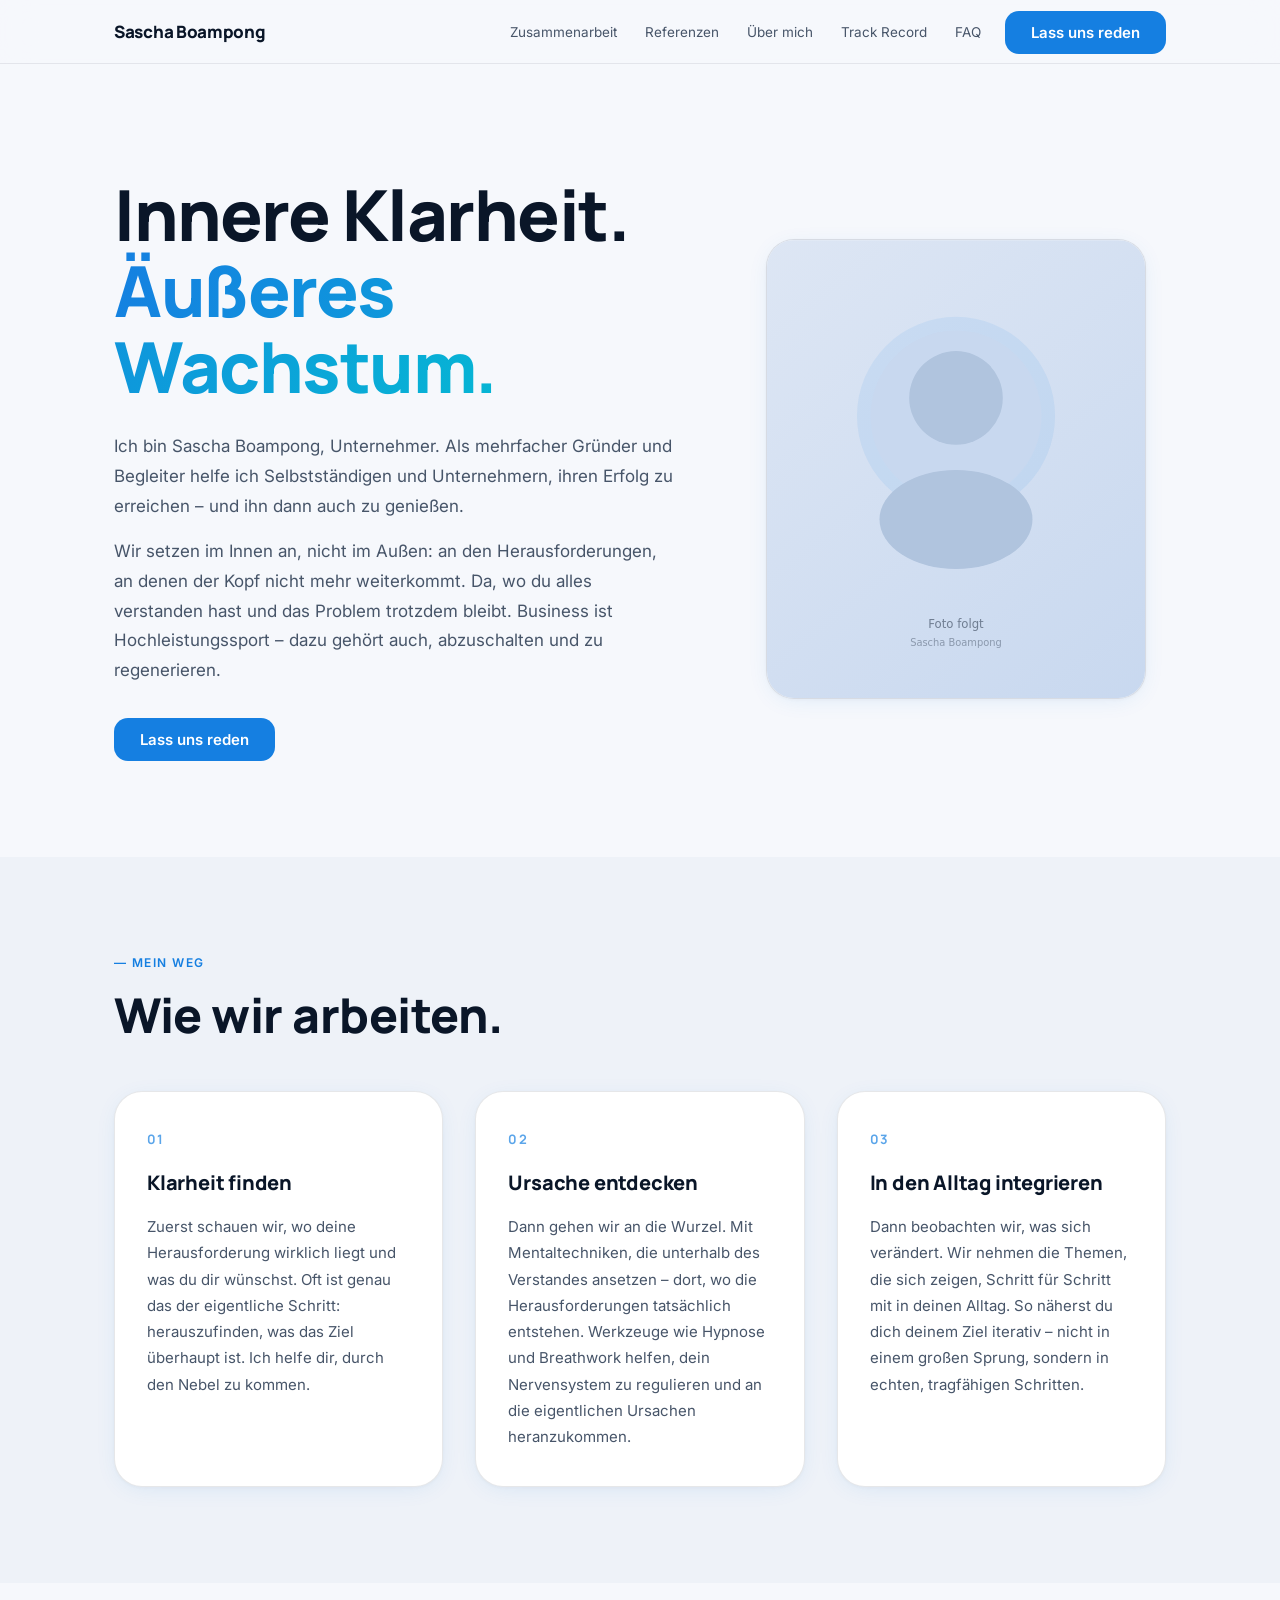
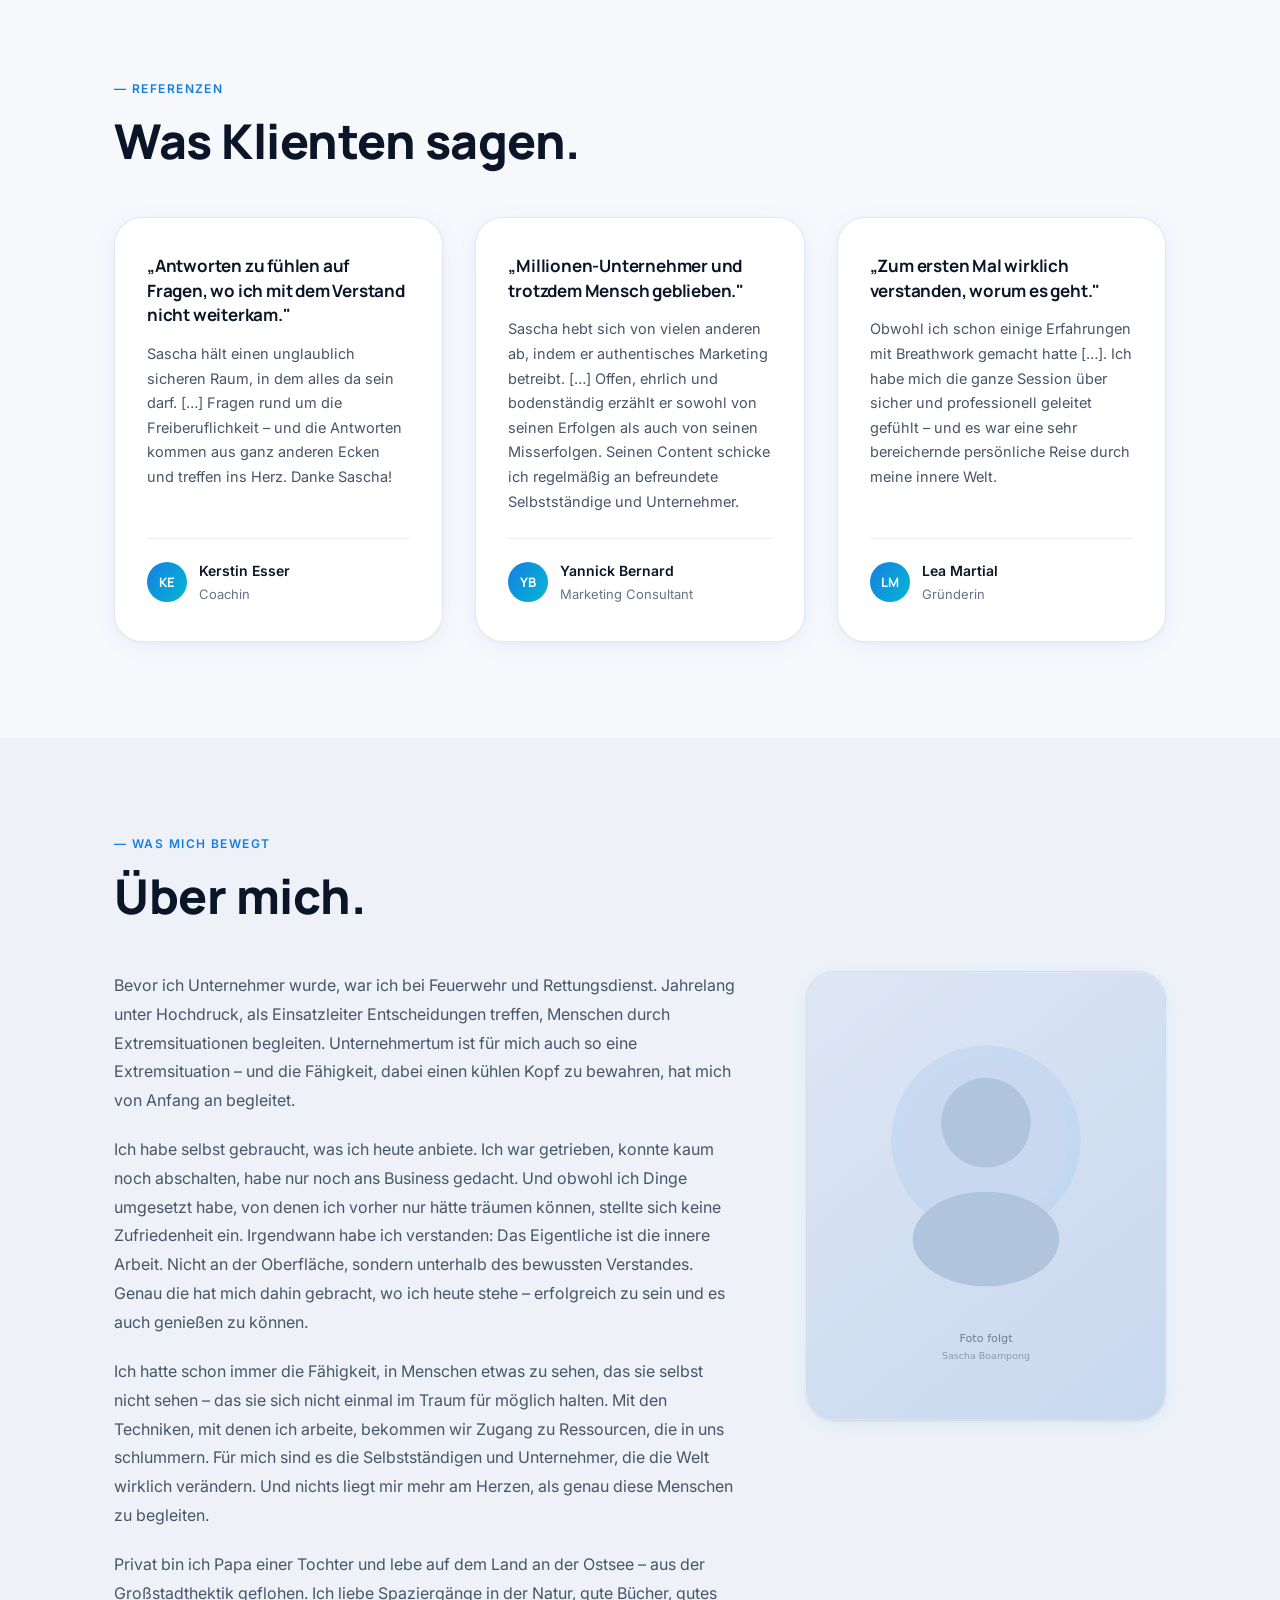
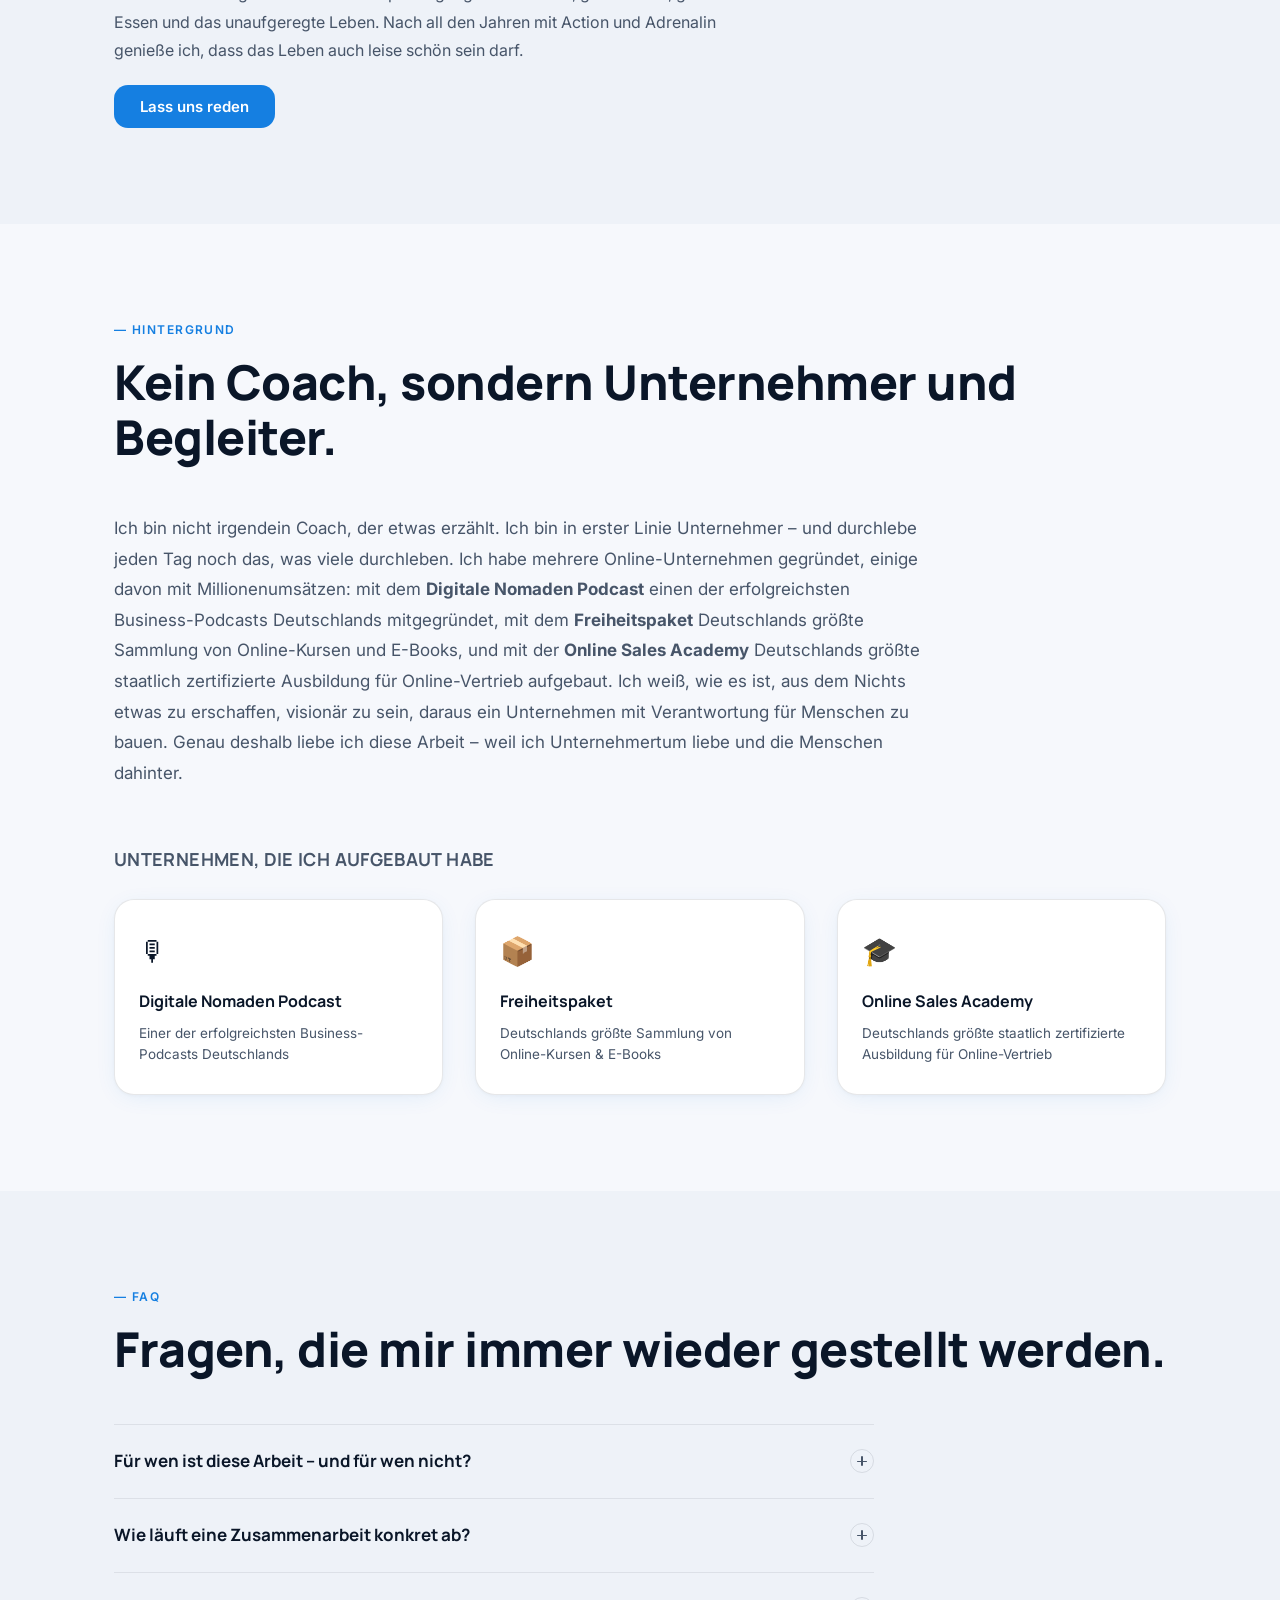
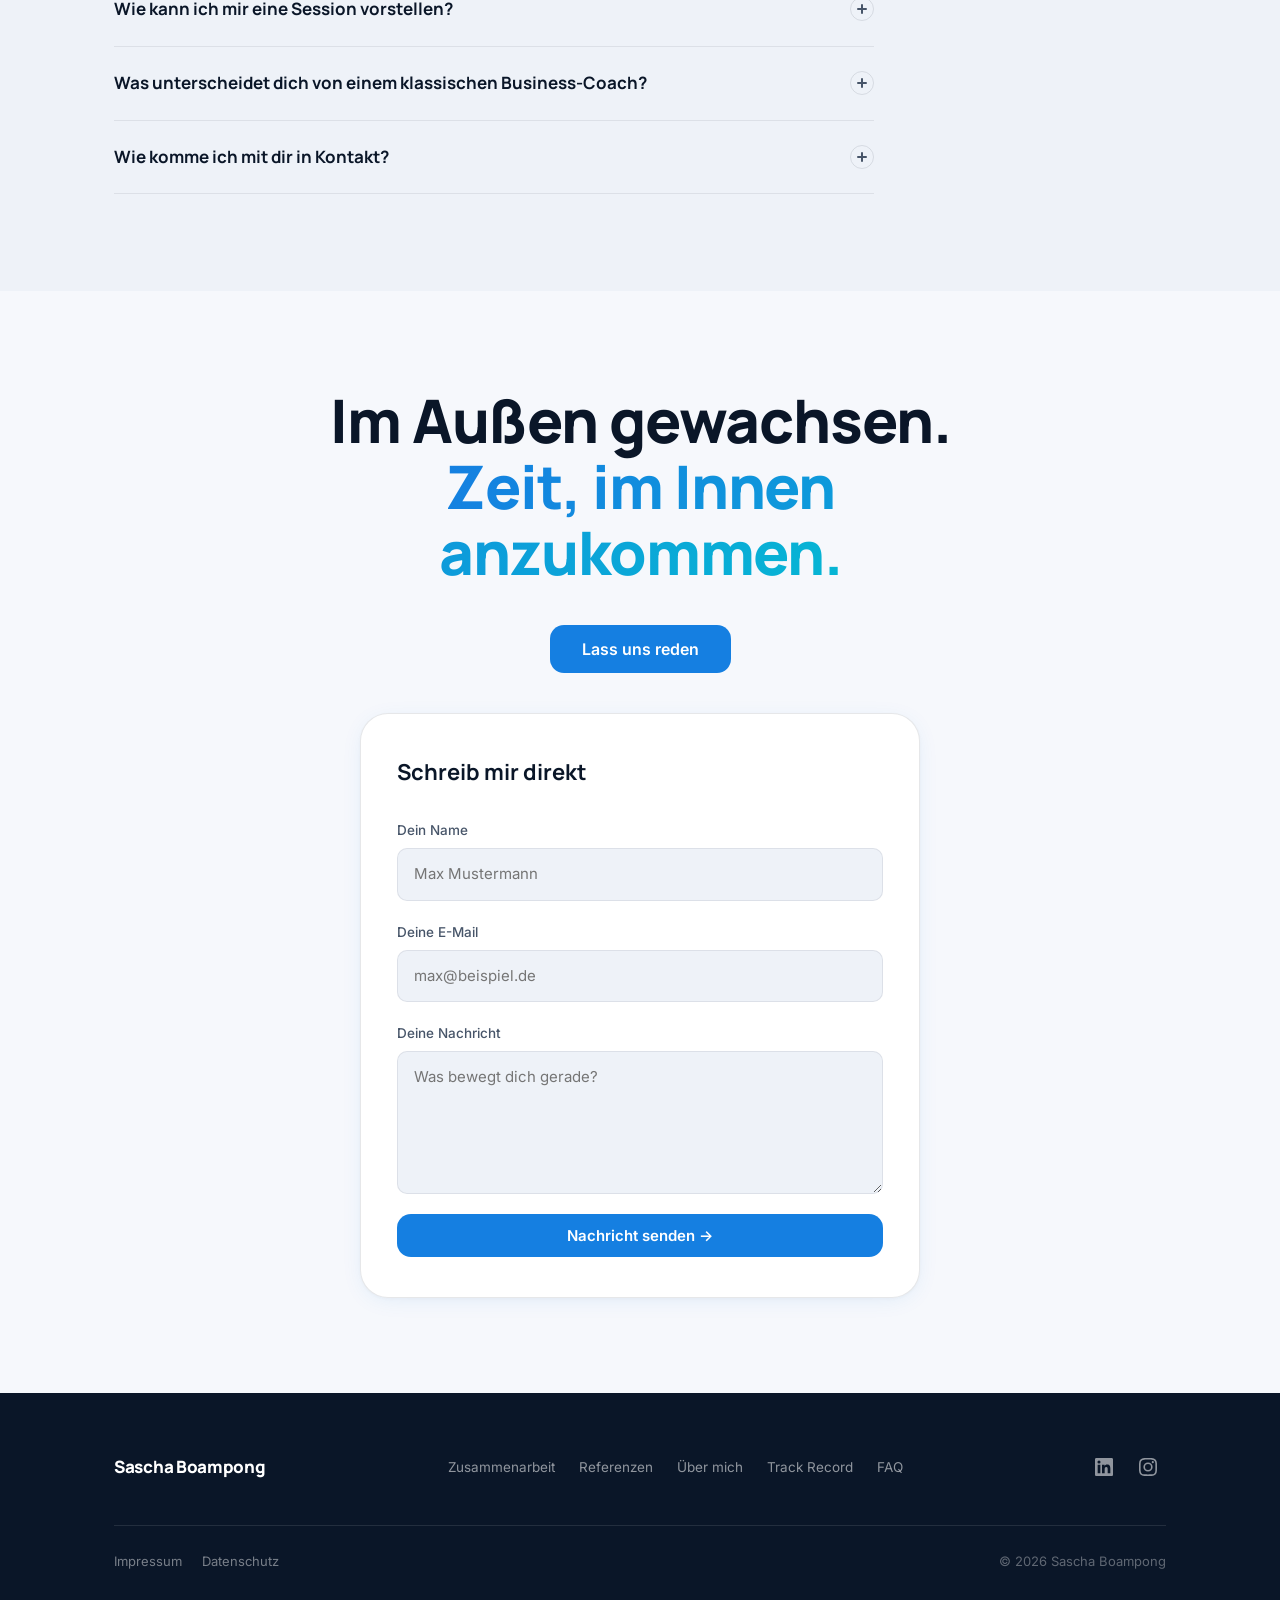
==== index.html @ 6a9893ac "Initial commit: saschaboampong.de Website" ====
<!DOCTYPE html>
<html lang="de" class="scroll-smooth">
<head>
  <meta charset="UTF-8" />
  <meta name="viewport" content="width=device-width, initial-scale=1.0" />
  <title>Sascha Boampong – Unternehmer und Begleiter</title>
  <meta name="description" content="Ich bin Sascha Boampong, Unternehmer. Als mehrfacher Gründer und Begleiter helfe ich Selbstständigen und Unternehmern, ihren Erfolg zu erreichen – und ihn dann auch zu genießen." />
  <link rel="preconnect" href="https://fonts.googleapis.com" />
  <link rel="preconnect" href="https://fonts.gstatic.com" crossorigin />
  <link href="https://fonts.googleapis.com/css2?family=Inter:wght@300;400;500;600&family=Manrope:wght@700;800&display=swap" rel="stylesheet" />
  <link rel="stylesheet" href="style.css" />
</head>
<body>

  <!-- ===== STICKY NAVIGATION ===== -->
  <header class="nav" id="top">
    <div class="nav__inner container">
      <a href="#top" class="nav__logo">Sascha Boampong</a>
      <nav class="nav__links" aria-label="Hauptnavigation">
        <a href="#mein-weg" class="nav__link">Zusammenarbeit</a>
        <a href="#referenzen" class="nav__link">Referenzen</a>
        <a href="#ueber-mich" class="nav__link">Über mich</a>
        <a href="#track-record" class="nav__link">Track Record</a>
        <a href="#faq" class="nav__link">FAQ</a>
        <a href="#kontakt" class="nav__link nav__link--cta btn btn--primary">Lass uns reden</a>
      </nav>
      <button class="nav__burger" aria-label="Menü öffnen" aria-expanded="false">
        <span></span><span></span><span></span>
      </button>
    </div>
    <!-- Mobile menu -->
    <div class="nav__mobile" id="mobile-menu" aria-hidden="true">
      <a href="#mein-weg" class="nav__mobile-link">Zusammenarbeit</a>
      <a href="#referenzen" class="nav__mobile-link">Referenzen</a>
      <a href="#ueber-mich" class="nav__mobile-link">Über mich</a>
      <a href="#track-record" class="nav__mobile-link">Track Record</a>
      <a href="#faq" class="nav__mobile-link">FAQ</a>
      <a href="#kontakt" class="nav__mobile-link nav__mobile-link--cta">Lass uns reden</a>
    </div>
  </header>

  <main>

    <!-- ===== 1 · HERO ===== -->
    <section class="hero section" id="hero">
      <div class="container hero__inner">
        <div class="hero__content">
          <h1 class="hero__headline reveal">
            Innere Klarheit.<br>
            <span class="text-gradient">Äußeres Wachstum.</span>
          </h1>
          <p class="hero__text reveal reveal-2">
            Ich bin Sascha Boampong, Unternehmer. Als mehrfacher Gründer und Begleiter helfe ich Selbstständigen und Unternehmern, ihren Erfolg zu erreichen – und ihn dann auch zu genießen.
          </p>
          <p class="hero__text reveal reveal-3">
            Wir setzen im Innen an, nicht im Außen: an den Herausforderungen, an denen der Kopf nicht mehr weiterkommt. Da, wo du alles verstanden hast und das Problem trotzdem bleibt. Business ist Hochleistungssport – dazu gehört auch, abzuschalten und zu regenerieren.
          </p>
          <div class="hero__actions reveal reveal-4">
            <a href="#kontakt" class="btn btn--primary">Lass uns reden</a>
          </div>
        </div>
        <div class="hero__photo-wrap reveal hero__photo-anim">
          <div class="hero__photo">
            <img
              src="assets/portrait-placeholder.svg"
              alt="Sascha Boampong – Portrait"
              class="hero__img"
              width="420"
              height="520"
            />
          </div>
        </div>
      </div>
    </section>

    <!-- ===== 2 · MEIN WEG (3 Spalten) ===== -->
    <section class="section section--alt" id="mein-weg">
      <div class="container">
        <div class="section-label reveal">— MEIN WEG</div>
        <h2 class="section-title reveal reveal-2">Wie wir arbeiten.</h2>
        <div class="three-col reveal reveal-3">
          <div class="card">
            <div class="card__number">01</div>
            <h3 class="card__title">Klarheit finden</h3>
            <p class="card__text">Zuerst schauen wir, wo deine Herausforderung wirklich liegt und was du dir wünschst. Oft ist genau das der eigentliche Schritt: herauszufinden, was das Ziel überhaupt ist. Ich helfe dir, durch den Nebel zu kommen.</p>
          </div>
          <div class="card">
            <div class="card__number">02</div>
            <h3 class="card__title">Ursache entdecken</h3>
            <p class="card__text">Dann gehen wir an die Wurzel. Mit Mentaltechniken, die unterhalb des Verstandes ansetzen – dort, wo die Herausforderungen tatsächlich entstehen. Werkzeuge wie Hypnose und Breathwork helfen, dein Nervensystem zu regulieren und an die eigentlichen Ursachen heranzukommen.</p>
          </div>
          <div class="card">
            <div class="card__number">03</div>
            <h3 class="card__title">In den Alltag integrieren</h3>
            <p class="card__text">Dann beobachten wir, was sich verändert. Wir nehmen die Themen, die sich zeigen, Schritt für Schritt mit in deinen Alltag. So näherst du dich deinem Ziel iterativ – nicht in einem großen Sprung, sondern in echten, tragfähigen Schritten.</p>
          </div>
        </div>
      </div>
    </section>

    <!-- ===== 3 · REFERENZEN ===== -->
    <section class="section" id="referenzen">
      <div class="container">
        <div class="section-label reveal">— REFERENZEN</div>
        <h2 class="section-title reveal reveal-2">Was Klienten sagen.</h2>
        <div class="testimonials reveal reveal-3">

          <div class="testimonial">
            <blockquote class="testimonial__quote">
              <p class="testimonial__highlight">„Antworten zu fühlen auf Fragen, wo ich mit dem Verstand nicht weiterkam."</p>
              <p class="testimonial__body">Sascha hält einen unglaublich sicheren Raum, in dem alles da sein darf. […] Fragen rund um die Freiberuflichkeit – und die Antworten kommen aus ganz anderen Ecken und treffen ins Herz. Danke Sascha!</p>
            </blockquote>
            <footer class="testimonial__footer">
              <div class="testimonial__avatar" aria-hidden="true">KE</div>
              <div>
                <div class="testimonial__name">Kerstin Esser</div>
                <div class="testimonial__role">Coachin</div>
              </div>
            </footer>
          </div>

          <div class="testimonial">
            <blockquote class="testimonial__quote">
              <p class="testimonial__highlight">„Millionen-Unternehmer und trotzdem Mensch geblieben."</p>
              <p class="testimonial__body">Sascha hebt sich von vielen anderen ab, indem er authentisches Marketing betreibt. […] Offen, ehrlich und bodenständig erzählt er sowohl von seinen Erfolgen als auch von seinen Misserfolgen. Seinen Content schicke ich regelmäßig an befreundete Selbstständige und Unternehmer.</p>
            </blockquote>
            <footer class="testimonial__footer">
              <div class="testimonial__avatar" aria-hidden="true">YB</div>
              <div>
                <div class="testimonial__name">Yannick Bernard</div>
                <div class="testimonial__role">Marketing Consultant</div>
              </div>
            </footer>
          </div>

          <div class="testimonial">
            <blockquote class="testimonial__quote">
              <p class="testimonial__highlight">„Zum ersten Mal wirklich verstanden, worum es geht."</p>
              <p class="testimonial__body">Obwohl ich schon einige Erfahrungen mit Breathwork gemacht hatte […]. Ich habe mich die ganze Session über sicher und professionell geleitet gefühlt – und es war eine sehr bereichernde persönliche Reise durch meine innere Welt.</p>
            </blockquote>
            <footer class="testimonial__footer">
              <div class="testimonial__avatar" aria-hidden="true">LM</div>
              <div>
                <div class="testimonial__name">Lea Martial</div>
                <div class="testimonial__role">Gründerin</div>
              </div>
            </footer>
          </div>

        </div>
      </div>
    </section>

    <!-- ===== 4 · WAS MICH BEWEGT (Über mich) ===== -->
    <section class="section section--alt" id="ueber-mich">
      <div class="container">
        <div class="section-label reveal">— WAS MICH BEWEGT</div>
        <h2 class="section-title reveal reveal-2">Über mich.</h2>
        <div class="about__grid">
          <div class="about__text">
            <p class="body-text reveal reveal-3">Bevor ich Unternehmer wurde, war ich bei Feuerwehr und Rettungsdienst. Jahrelang unter Hochdruck, als Einsatzleiter Entscheidungen treffen, Menschen durch Extremsituationen begleiten. Unternehmertum ist für mich auch so eine Extremsituation – und die Fähigkeit, dabei einen kühlen Kopf zu bewahren, hat mich von Anfang an begleitet.</p>
            <p class="body-text reveal reveal-3">Ich habe selbst gebraucht, was ich heute anbiete. Ich war getrieben, konnte kaum noch abschalten, habe nur noch ans Business gedacht. Und obwohl ich Dinge umgesetzt habe, von denen ich vorher nur hätte träumen können, stellte sich keine Zufriedenheit ein. Irgendwann habe ich verstanden: Das Eigentliche ist die innere Arbeit. Nicht an der Oberfläche, sondern unterhalb des bewussten Verstandes. Genau die hat mich dahin gebracht, wo ich heute stehe – erfolgreich zu sein und es auch genießen zu können.</p>
            <p class="body-text reveal reveal-3">Ich hatte schon immer die Fähigkeit, in Menschen etwas zu sehen, das sie selbst nicht sehen – das sie sich nicht einmal im Traum für möglich halten. Mit den Techniken, mit denen ich arbeite, bekommen wir Zugang zu Ressourcen, die in uns schlummern. Für mich sind es die Selbstständigen und Unternehmer, die die Welt wirklich verändern. Und nichts liegt mir mehr am Herzen, als genau diese Menschen zu begleiten.</p>
            <p class="body-text reveal reveal-3">Privat bin ich Papa einer Tochter und lebe auf dem Land an der Ostsee – aus der Großstadthektik geflohen. Ich liebe Spaziergänge in der Natur, gute Bücher, gutes Essen und das unaufgeregte Leben. Nach all den Jahren mit Action und Adrenalin genieße ich, dass das Leben auch leise schön sein darf.</p>
            <div class="reveal reveal-4">
              <a href="#kontakt" class="btn btn--primary">Lass uns reden</a>
            </div>
          </div>
          <div class="about__photo-wrap reveal">
            <div class="about__photo">
              <img
                src="assets/portrait-placeholder.svg"
                alt="Sascha Boampong"
                class="about__img"
                width="380"
                height="460"
              />
            </div>
          </div>
        </div>
      </div>
    </section>

    <!-- ===== 5 · KEIN COACH, SONDERN UNTERNEHMER (Track Record) ===== -->
    <section class="section" id="track-record">
      <div class="container">
        <div class="section-label reveal">— HINTERGRUND</div>
        <h2 class="section-title reveal reveal-2">Kein Coach, sondern Unternehmer und Begleiter.</h2>
        <div class="track-record reveal reveal-3">
          <p class="body-text body-text--large">Ich bin nicht irgendein Coach, der etwas erzählt. Ich bin in erster Linie Unternehmer – und durchlebe jeden Tag noch das, was viele durchleben. Ich habe mehrere Online-Unternehmen gegründet, einige davon mit Millionenumsätzen: mit dem <strong>Digitale Nomaden Podcast</strong> einen der erfolgreichsten Business-Podcasts Deutschlands mitgegründet, mit dem <strong>Freiheitspaket</strong> Deutschlands größte Sammlung von Online-Kursen und E-Books, und mit der <strong>Online Sales Academy</strong> Deutschlands größte staatlich zertifizierte Ausbildung für Online-Vertrieb aufgebaut. Ich weiß, wie es ist, aus dem Nichts etwas zu erschaffen, visionär zu sein, daraus ein Unternehmen mit Verantwortung für Menschen zu bauen. Genau deshalb liebe ich diese Arbeit – weil ich Unternehmertum liebe und die Menschen dahinter.</p>
        </div>
        <h3 class="milestones-title reveal reveal-3">Unternehmen, die ich aufgebaut habe</h3>
        <div class="milestones reveal reveal-4">
          <div class="milestone">
            <div class="milestone__icon">🎙</div>
            <div class="milestone__label">Digitale Nomaden Podcast</div>
            <div class="milestone__desc">Einer der erfolgreichsten Business-Podcasts Deutschlands</div>
          </div>
          <div class="milestone">
            <div class="milestone__icon">📦</div>
            <div class="milestone__label">Freiheitspaket</div>
            <div class="milestone__desc">Deutschlands größte Sammlung von Online-Kursen &amp; E-Books</div>
          </div>
          <div class="milestone">
            <div class="milestone__icon">🎓</div>
            <div class="milestone__label">Online Sales Academy</div>
            <div class="milestone__desc">Deutschlands größte staatlich zertifizierte Ausbildung für Online-Vertrieb</div>
          </div>
        </div>
      </div>
    </section>

    <!-- ===== 6 · FAQ ===== -->
    <section class="section section--alt" id="faq">
      <div class="container">
        <div class="section-label reveal">— FAQ</div>
        <h2 class="section-title reveal reveal-2">Fragen, die mir immer wieder gestellt werden.</h2>
        <div class="faq reveal reveal-3">

          <details class="faq__item">
            <summary class="faq__question">
              Für wen ist diese Arbeit – und für wen nicht?
              <span class="faq__icon" aria-hidden="true"></span>
            </summary>
            <div class="faq__answer">
              <p>Für Selbstständige und Unternehmer:innen, die weiter wachsen wollen – aber nicht länger auf Kosten von Gesundheit und Leben. Menschen, die getrieben sind, kaum noch abschalten können und sich fragen: „Ich habe so viel erreicht – warum kann ich es nicht genießen?" Oder die ein Problem im Außen schon verstanden haben und mit dem Verstand trotzdem nicht weiterkommen.</p>
              <p>Worum es nicht geht: einfach den Fuß vom Gas zu nehmen. Es geht nicht ums Weniger, sondern darum, erfolgreich zu wachsen und dabei wieder bei sich anzukommen.</p>
            </div>
          </details>

          <details class="faq__item">
            <summary class="faq__question">
              Wie läuft eine Zusammenarbeit konkret ab?
              <span class="faq__icon" aria-hidden="true"></span>
            </summary>
            <div class="faq__answer">
              <p>Du meldest dich über das Kontaktformular, und wir vereinbaren ein Kennenlernen – per Telefon oder Zoom, ganz wie es dir passt. Wir schauen gemeinsam auf dein Ziel und deine Herausforderungen und finden heraus, ob und wie wir zusammenarbeiten wollen. Danach geht es los. Die eigentliche Arbeit findet online statt.</p>
            </div>
          </details>

          <details class="faq__item">
            <summary class="faq__question">
              Wie kann ich mir eine Session vorstellen?
              <span class="faq__icon" aria-hidden="true"></span>
            </summary>
            <div class="faq__answer">
              <p>Eine Standard-Session gibt es nicht. Wir schauen zuerst, mit welchem Thema du gerade hereinkommst, und dann wähle ich die Technik, die dazu passt – nicht umgekehrt. Du musst nicht zu meinen Methoden passen, die Methode passt sich dir an. Oft arbeiten wir dabei unterhalb des Verstandes: nicht nur reden, sondern dort ansetzen, wo das Problem wirklich sitzt, die Ursache lösen und das Ergebnis in deinen Alltag integrieren. Im Mittelpunkt steht immer dein Ziel – kein Schema F, in das ich dich presse.</p>
            </div>
          </details>

          <details class="faq__item">
            <summary class="faq__question">
              Was unterscheidet dich von einem klassischen Business-Coach?
              <span class="faq__icon" aria-hidden="true"></span>
            </summary>
            <div class="faq__answer">
              <p>Ehrlich gesagt tue ich mich mit dem Wort „Coach" schwer – zu viele Instagram-Marketing-Bros haben es in Verruf gebracht. Ich bin in erster Linie selbst Unternehmer und begleite Selbstständige und Unternehmer:innen auf dem Weg in ihr Innenleben. Das ist wohl der Hauptunterschied. Ich lehne Geld, Erfolg und Wachstum nicht ab – im Gegenteil, ich habe selbst weiterhin unternehmerischen Drive. Ich verbinde die unternehmerische Arbeit mit der inneren. Es geht nicht darum, deinen Funnel zu ändern, sondern an die Wurzel zu gehen und dort nachhaltige Veränderung zu schaffen.</p>
            </div>
          </details>

          <details class="faq__item">
            <summary class="faq__question">
              Wie komme ich mit dir in Kontakt?
              <span class="faq__icon" aria-hidden="true"></span>
            </summary>
            <div class="faq__answer">
              <p>Am einfachsten über das Kontaktformular. Dann melde ich mich persönlich, und wir lernen uns ganz unverbindlich kennen. Du sprichst nicht mit einem Team oder einem Setter, sondern direkt mit mir – ein echtes Gespräch über das, was dich gerade bewegt, kein Verkaufstermin.</p>
            </div>
          </details>

        </div>
      </div>
    </section>

    <!-- ===== 7 · ABSCHLUSS-CTA ===== -->
    <section class="section cta-section" id="kontakt">
      <div class="container cta-section__inner">
        <h2 class="cta-section__headline reveal">
          Im Außen gewachsen.<br>
          <span class="text-gradient">Zeit, im Innen anzukommen.</span>
        </h2>
        <div class="reveal reveal-2">
          <a href="mailto:hallo@saschaboampong.de" class="btn btn--primary btn--large">Lass uns reden</a>
        </div>
        <!-- Kontaktformular -->
        <div class="contact-form reveal reveal-3" id="kontaktformular">
          <h3 class="contact-form__title">Schreib mir direkt</h3>
          <form class="form" name="kontakt" method="POST" action="#kontakt">
            <div class="form__group">
              <label class="form__label" for="name">Dein Name</label>
              <input class="form__input" type="text" id="name" name="name" placeholder="Max Mustermann" required />
            </div>
            <div class="form__group">
              <label class="form__label" for="email">Deine E-Mail</label>
              <input class="form__input" type="email" id="email" name="email" placeholder="max@beispiel.de" required />
            </div>
            <div class="form__group">
              <label class="form__label" for="nachricht">Deine Nachricht</label>
              <textarea class="form__textarea" id="nachricht" name="nachricht" rows="5" placeholder="Was bewegt dich gerade?" required></textarea>
            </div>
            <button type="submit" class="btn btn--primary btn--full">Nachricht senden →</button>
          </form>
        </div>
      </div>
    </section>

  </main>

  <!-- ===== FOOTER ===== -->
  <footer class="footer">
    <div class="container footer__inner">
      <div class="footer__top">
        <a href="#top" class="footer__logo">Sascha Boampong</a>
        <nav class="footer__nav" aria-label="Footer-Navigation">
          <a href="#mein-weg" class="footer__link">Zusammenarbeit</a>
          <a href="#referenzen" class="footer__link">Referenzen</a>
          <a href="#ueber-mich" class="footer__link">Über mich</a>
          <a href="#track-record" class="footer__link">Track Record</a>
          <a href="#faq" class="footer__link">FAQ</a>
        </nav>
        <div class="footer__social">
          <!-- LinkedIn Placeholder -->
          <a href="#" class="footer__social-link" aria-label="LinkedIn" title="LinkedIn">
            <svg width="18" height="18" viewBox="0 0 24 24" fill="currentColor" aria-hidden="true"><path d="M20.447 20.452h-3.554v-5.569c0-1.328-.027-3.037-1.852-3.037-1.853 0-2.136 1.445-2.136 2.939v5.667H9.351V9h3.414v1.561h.046c.477-.9 1.637-1.85 3.37-1.85 3.601 0 4.267 2.37 4.267 5.455v6.286zM5.337 7.433a2.062 2.062 0 0 1-2.063-2.065 2.064 2.064 0 1 1 2.063 2.065zm1.782 13.019H3.555V9h3.564v11.452zM22.225 0H1.771C.792 0 0 .774 0 1.729v20.542C0 23.227.792 24 1.771 24h20.451C23.2 24 24 23.227 24 22.271V1.729C24 .774 23.2 0 22.222 0h.003z"/></svg>
          </a>
          <!-- Instagram Placeholder -->
          <a href="#" class="footer__social-link" aria-label="Instagram" title="Instagram">
            <svg width="18" height="18" viewBox="0 0 24 24" fill="currentColor" aria-hidden="true"><path d="M12 2.163c3.204 0 3.584.012 4.85.07 3.252.148 4.771 1.691 4.919 4.919.058 1.265.069 1.645.069 4.849 0 3.205-.012 3.584-.069 4.849-.149 3.225-1.664 4.771-4.919 4.919-1.266.058-1.644.07-4.85.07-3.204 0-3.584-.012-4.849-.07-3.26-.149-4.771-1.699-4.919-4.92-.058-1.265-.07-1.644-.07-4.849 0-3.204.013-3.583.07-4.849.149-3.227 1.664-4.771 4.919-4.919 1.266-.057 1.645-.069 4.849-.069zm0-2.163c-3.259 0-3.667.014-4.947.072-4.358.2-6.78 2.618-6.98 6.98-.059 1.281-.073 1.689-.073 4.948 0 3.259.014 3.668.072 4.948.2 4.358 2.618 6.78 6.98 6.98 1.281.058 1.689.072 4.948.072 3.259 0 3.668-.014 4.948-.072 4.354-.2 6.782-2.618 6.979-6.98.059-1.28.073-1.689.073-4.948 0-3.259-.014-3.667-.072-4.947-.196-4.354-2.617-6.78-6.979-6.98-1.281-.059-1.69-.073-4.949-.073zm0 5.838a6.162 6.162 0 1 0 0 12.324 6.162 6.162 0 0 0 0-12.324zM12 16a4 4 0 1 1 0-8 4 4 0 0 1 0 8zm6.406-11.845a1.44 1.44 0 1 0 0 2.881 1.44 1.44 0 0 0 0-2.881z"/></svg>
          </a>
        </div>
      </div>
      <div class="footer__bottom">
        <div class="footer__legal">
          <a href="impressum.html" class="footer__legal-link">Impressum</a>
          <a href="datenschutz.html" class="footer__legal-link">Datenschutz</a>
        </div>
        <p class="footer__copy">© 2026 Sascha Boampong</p>
      </div>
    </div>
  </footer>

  <script src="script.js"></script>
</body>
</html>
---- style.css ----
/* ============================================================
   SASCHA BOAMPONG – One-Pager
   Design: jonaskeil.com (1:1 Replikation)
   Struktur: klaushaasis.de
   ============================================================ */

/* ---- Reset & Base ---- */
*, *::before, *::after {
  box-sizing: border-box;
  margin: 0;
  padding: 0;
}

html {
  scroll-behavior: smooth;
  font-size: 16px;
}

/* ---- Design Tokens (jonaskeil.com) ---- */
:root {
  /* Colors – Light Mode */
  --bg:          #f6f8fc;
  --bg-alt:      #eef2f8;
  --surface:     #ffffff;
  --border:      rgba(15, 23, 42, 0.08);
  --border-card: rgba(15, 23, 42, 0.10);

  --text-primary:   #0a1628;
  --text-secondary: #475569;
  --text-muted:     #64748b;

  --accent:         #157fe1;        /* rgb(21, 127, 225) */
  --accent-dark:    #0d5fa9;
  --accent-2:       #06b6d4;        /* rgb(6, 182, 212) */
  --gradient:       linear-gradient(120deg, #157fe1 0%, #06b6d4 100%);

  /* Typography */
  --font-body:    'Inter', system-ui, -apple-system, BlinkMacSystemFont, sans-serif;
  --font-heading: 'Manrope', 'Inter', system-ui, sans-serif;

  /* Spacing */
  --section-py:  96px;
  --container:   1100px;
  --gap:         32px;

  /* Radius */
  --radius-sm:   10px;
  --radius-md:   14px;
  --radius-lg:   20px;
  --radius-xl:   28px;

  /* Shadows */
  --shadow-card:    0 4px 24px -6px rgba(21, 127, 225, 0.12), 0 1px 4px rgba(0,0,0,0.04);
  --shadow-card-hover: 0 24px 60px -12px rgba(21, 127, 225, 0.28), 0 4px 16px rgba(0,0,0,0.06);
  --shadow-btn:     0 12px 24px -10px rgba(0, 40, 100, 0.45);

  /* Nav */
  --nav-h: 64px;
}

/* ---- Global ---- */
body {
  font-family: var(--font-body);
  background: var(--bg);
  color: var(--text-primary);
  line-height: 1.7;
  -webkit-font-smoothing: antialiased;
  -moz-osx-font-smoothing: grayscale;
}

img {
  max-width: 100%;
  height: auto;
  display: block;
}

a {
  color: inherit;
  text-decoration: none;
}

/* ---- Container ---- */
.container {
  max-width: var(--container);
  margin: 0 auto;
  padding: 0 24px;
}

/* ============================================================
   NAVIGATION
   ============================================================ */
.nav {
  position: sticky;
  top: 0;
  z-index: 100;
  height: var(--nav-h);
  background: rgba(246, 248, 252, 0.88);
  backdrop-filter: blur(16px);
  -webkit-backdrop-filter: blur(16px);
  border-bottom: 1px solid var(--border);
  transition: background 0.3s, box-shadow 0.3s;
}

.nav.scrolled {
  box-shadow: 0 2px 20px rgba(0,0,0,0.06);
}

.nav__inner {
  display: flex;
  align-items: center;
  justify-content: space-between;
  height: var(--nav-h);
  gap: 24px;
}

.nav__logo {
  font-family: var(--font-heading);
  font-weight: 800;
  font-size: 17px;
  color: var(--text-primary);
  letter-spacing: -0.3px;
  flex-shrink: 0;
  transition: color 0.2s;
}

.nav__logo:hover {
  color: var(--accent);
}

.nav__links {
  display: flex;
  align-items: center;
  gap: 4px;
}

.nav__link {
  font-size: 13.5px;
  font-weight: 400;
  color: var(--text-secondary);
  padding: 6px 12px;
  border-radius: 8px;
  transition: color 0.2s, background 0.2s;
}

.nav__link:hover {
  color: var(--text-primary);
  background: rgba(21, 127, 225, 0.06);
}

.nav__link--cta {
  margin-left: 8px;
}

/* Burger */
.nav__burger {
  display: none;
  flex-direction: column;
  gap: 5px;
  background: none;
  border: none;
  cursor: pointer;
  padding: 8px;
  border-radius: 8px;
  transition: background 0.2s;
}

.nav__burger:hover {
  background: var(--bg-alt);
}

.nav__burger span {
  display: block;
  width: 22px;
  height: 2px;
  background: var(--text-primary);
  border-radius: 2px;
  transition: transform 0.3s, opacity 0.3s;
}

.nav__burger.open span:nth-child(1) { transform: translateY(7px) rotate(45deg); }
.nav__burger.open span:nth-child(2) { opacity: 0; }
.nav__burger.open span:nth-child(3) { transform: translateY(-7px) rotate(-45deg); }

/* Mobile menu */
.nav__mobile {
  display: none;
  flex-direction: column;
  background: var(--surface);
  border-bottom: 1px solid var(--border);
  padding: 16px 24px 24px;
  gap: 4px;
}

.nav__mobile.open {
  display: flex;
}

.nav__mobile-link {
  font-size: 15px;
  color: var(--text-secondary);
  padding: 10px 12px;
  border-radius: 8px;
  transition: color 0.2s, background 0.2s;
}

.nav__mobile-link:hover {
  color: var(--text-primary);
  background: var(--bg-alt);
}

.nav__mobile-link--cta {
  margin-top: 8px;
  background: var(--accent);
  color: #fff !important;
  text-align: center;
  font-weight: 600;
  border-radius: var(--radius-md);
  padding: 12px;
}

.nav__mobile-link--cta:hover {
  background: var(--accent-dark) !important;
}

/* ============================================================
   BUTTONS
   ============================================================ */
.btn {
  display: inline-flex;
  align-items: center;
  justify-content: center;
  gap: 6px;
  font-family: var(--font-body);
  font-size: 15px;
  font-weight: 600;
  line-height: 1;
  padding: 14px 26px;
  border-radius: var(--radius-md);
  border: none;
  cursor: pointer;
  text-decoration: none;
  transition: transform 0.15s, box-shadow 0.15s, background-color 0.25s;
  white-space: nowrap;
}

.btn--primary {
  background: var(--accent);
  color: #ffffff;
}

.btn--primary:hover {
  background: var(--accent-dark);
  transform: translateY(-2px);
  box-shadow: var(--shadow-btn);
}

.btn--primary:active {
  transform: translateY(0);
}

.btn--outline {
  background: var(--surface);
  color: var(--text-primary);
  border: 1.5px solid var(--border-card);
}

.btn--outline:hover {
  border-color: var(--accent);
  color: var(--accent);
  transform: translateY(-2px);
  box-shadow: 0 8px 20px -8px rgba(21, 127, 225, 0.25);
}

.btn--large {
  font-size: 16px;
  padding: 16px 32px;
}

.btn--full {
  width: 100%;
}

/* ============================================================
   SECTIONS
   ============================================================ */
.section {
  padding: var(--section-py) 0;
}

.section--alt {
  background: var(--bg-alt);
}

.section-label {
  font-size: 12px;
  font-weight: 600;
  letter-spacing: 0.12em;
  text-transform: uppercase;
  color: var(--accent);
  margin-bottom: 14px;
}

.section-title {
  font-family: var(--font-heading);
  font-size: clamp(32px, 4vw, 48px);
  font-weight: 800;
  color: var(--text-primary);
  line-height: 1.15;
  letter-spacing: -0.5px;
  margin-bottom: 48px;
}

/* ============================================================
   TEXT GRADIENT
   ============================================================ */
.text-gradient {
  background: var(--gradient);
  -webkit-background-clip: text;
  -webkit-text-fill-color: transparent;
  background-clip: text;
  color: transparent;
}

/* ============================================================
   HERO
   ============================================================ */
.hero {
  padding-top: calc(var(--section-py) + 16px);
  padding-bottom: var(--section-py);
  background: var(--bg);
  overflow: hidden;
}

.hero__inner {
  display: grid;
  grid-template-columns: 1fr 420px;
  gap: 64px;
  align-items: center;
}

.hero__headline {
  font-family: var(--font-heading);
  font-size: clamp(44px, 5.5vw, 72px);
  font-weight: 800;
  line-height: 1.08;
  letter-spacing: -1.5px;
  color: var(--text-primary);
  margin-bottom: 28px;
}

.hero__text {
  font-size: 17px;
  color: var(--text-secondary);
  line-height: 1.75;
  max-width: 560px;
  margin-bottom: 16px;
}

.hero__actions {
  margin-top: 32px;
  display: flex;
  gap: 12px;
  flex-wrap: wrap;
}

.hero__photo-wrap {
  display: flex;
  justify-content: center;
}

.hero__photo {
  position: relative;
  width: 380px;
  height: 460px;
  border-radius: var(--radius-xl);
  overflow: hidden;
  background: var(--bg-alt);
  border: 1px solid var(--border-card);
  box-shadow: var(--shadow-card);
}

.hero__img {
  width: 100%;
  height: 100%;
  object-fit: cover;
  object-position: top center;
}

/* ============================================================
   THREE COLUMNS (Mein Weg)
   ============================================================ */
.three-col {
  display: grid;
  grid-template-columns: repeat(3, 1fr);
  gap: var(--gap);
}

.card {
  background: var(--surface);
  border: 1px solid var(--border-card);
  border-radius: var(--radius-xl);
  padding: 36px 32px;
  box-shadow: var(--shadow-card);
  transition: transform 0.2s, box-shadow 0.2s;
}

.card:hover {
  transform: translateY(-4px);
  box-shadow: var(--shadow-card-hover);
}

.card__number {
  font-family: var(--font-heading);
  font-size: 13px;
  font-weight: 700;
  letter-spacing: 0.1em;
  color: var(--accent);
  margin-bottom: 16px;
  opacity: 0.7;
}

.card__title {
  font-family: var(--font-heading);
  font-size: 20px;
  font-weight: 800;
  color: var(--text-primary);
  margin-bottom: 14px;
  letter-spacing: -0.2px;
}

.card__text {
  font-size: 15px;
  color: var(--text-secondary);
  line-height: 1.75;
}

/* ============================================================
   TESTIMONIALS (Referenzen)
   ============================================================ */
.testimonials {
  display: grid;
  grid-template-columns: repeat(3, 1fr);
  gap: var(--gap);
}

.testimonial {
  background: var(--surface);
  border: 1px solid var(--border-card);
  border-radius: var(--radius-xl);
  padding: 36px 32px;
  box-shadow: var(--shadow-card);
  display: flex;
  flex-direction: column;
  justify-content: space-between;
  gap: 24px;
  transition: transform 0.2s, box-shadow 0.2s;
}

.testimonial:hover {
  transform: translateY(-4px);
  box-shadow: var(--shadow-card-hover);
}

.testimonial__quote {
  font-style: normal;
}

.testimonial__highlight {
  font-family: var(--font-heading);
  font-size: 17px;
  font-weight: 700;
  color: var(--text-primary);
  line-height: 1.45;
  margin-bottom: 14px;
  letter-spacing: -0.2px;
}

.testimonial__body {
  font-size: 14.5px;
  color: var(--text-secondary);
  line-height: 1.7;
}

.testimonial__footer {
  display: flex;
  align-items: center;
  gap: 12px;
  padding-top: 20px;
  border-top: 1px solid var(--border);
}

.testimonial__avatar {
  width: 40px;
  height: 40px;
  border-radius: 50%;
  background: var(--gradient);
  color: #fff;
  font-family: var(--font-heading);
  font-size: 13px;
  font-weight: 700;
  display: flex;
  align-items: center;
  justify-content: center;
  flex-shrink: 0;
}

.testimonial__name {
  font-size: 14px;
  font-weight: 600;
  color: var(--text-primary);
}

.testimonial__role {
  font-size: 13px;
  color: var(--text-muted);
}

/* ============================================================
   ABOUT (Was mich bewegt)
   ============================================================ */
.about__grid {
  display: grid;
  grid-template-columns: 1fr 360px;
  gap: 64px;
  align-items: start;
}

.about__text {
  display: flex;
  flex-direction: column;
  gap: 20px;
}

.body-text {
  font-size: 16px;
  color: var(--text-secondary);
  line-height: 1.8;
}

.body-text--large {
  font-size: 17px;
  line-height: 1.8;
}

.about__photo-wrap {
  position: sticky;
  top: calc(var(--nav-h) + 24px);
}

.about__photo {
  width: 100%;
  aspect-ratio: 4/5;
  border-radius: var(--radius-xl);
  overflow: hidden;
  background: var(--bg-alt);
  border: 1px solid var(--border-card);
  box-shadow: var(--shadow-card);
}

.about__img {
  width: 100%;
  height: 100%;
  object-fit: cover;
  object-position: top center;
}

/* ============================================================
   TRACK RECORD (Kein Coach)
   ============================================================ */
.track-record {
  max-width: 820px;
  margin-bottom: 56px;
}

.milestones-title {
  font-family: var(--font-heading);
  font-size: 18px;
  font-weight: 700;
  color: var(--text-secondary);
  letter-spacing: 0.02em;
  text-transform: uppercase;
  margin-bottom: 24px;
  margin-top: 8px;
}

.milestones {
  display: grid;
  grid-template-columns: repeat(3, 1fr);
  gap: var(--gap);
}

.milestone {
  background: var(--surface);
  border: 1px solid var(--border-card);
  border-radius: var(--radius-lg);
  padding: 28px 24px;
  box-shadow: var(--shadow-card);
  transition: transform 0.2s, box-shadow 0.2s;
}

.milestone:hover {
  transform: translateY(-3px);
  box-shadow: var(--shadow-card-hover);
}

.milestone__icon {
  font-size: 28px;
  margin-bottom: 12px;
}

.milestone__label {
  font-family: var(--font-heading);
  font-size: 16px;
  font-weight: 700;
  color: var(--text-primary);
  margin-bottom: 8px;
}

.milestone__desc {
  font-size: 13.5px;
  color: var(--text-secondary);
  line-height: 1.6;
}

/* ============================================================
   FAQ
   ============================================================ */
.faq {
  max-width: 760px;
  display: flex;
  flex-direction: column;
  gap: 0;
}

.faq__item {
  border-bottom: 1px solid var(--border);
}

.faq__item:first-child {
  border-top: 1px solid var(--border);
}

.faq__question {
  display: flex;
  align-items: center;
  justify-content: space-between;
  gap: 16px;
  padding: 22px 0;
  font-family: var(--font-heading);
  font-size: 17px;
  font-weight: 700;
  color: var(--text-primary);
  cursor: pointer;
  list-style: none;
  transition: color 0.2s;
  user-select: none;
}

.faq__question::-webkit-details-marker { display: none; }

.faq__question:hover {
  color: var(--accent);
}

.faq__icon {
  width: 24px;
  height: 24px;
  flex-shrink: 0;
  border-radius: 50%;
  border: 1.5px solid var(--border-card);
  display: flex;
  align-items: center;
  justify-content: center;
  transition: transform 0.3s, background 0.2s, border-color 0.2s;
  position: relative;
}

.faq__icon::before,
.faq__icon::after {
  content: '';
  position: absolute;
  background: var(--text-secondary);
  border-radius: 2px;
  transition: transform 0.3s, opacity 0.3s, background 0.2s;
}

.faq__icon::before {
  width: 10px;
  height: 1.5px;
}

.faq__icon::after {
  width: 1.5px;
  height: 10px;
}

details[open] .faq__icon {
  background: var(--accent);
  border-color: var(--accent);
  transform: rotate(45deg);
}

details[open] .faq__icon::before,
details[open] .faq__icon::after {
  background: #fff;
}

.faq__answer {
  padding: 0 0 24px;
  display: flex;
  flex-direction: column;
  gap: 12px;
}

.faq__answer p {
  font-size: 15.5px;
  color: var(--text-secondary);
  line-height: 1.75;
}

/* ============================================================
   CTA SECTION
   ============================================================ */
.cta-section {
  background: var(--bg);
  text-align: center;
}

.cta-section__inner {
  display: flex;
  flex-direction: column;
  align-items: center;
  gap: 40px;
}

.cta-section__headline {
  font-family: var(--font-heading);
  font-size: clamp(36px, 5vw, 60px);
  font-weight: 800;
  line-height: 1.1;
  letter-spacing: -1px;
  color: var(--text-primary);
  max-width: 700px;
}

/* ============================================================
   CONTACT FORM
   ============================================================ */
.contact-form {
  width: 100%;
  max-width: 560px;
  background: var(--surface);
  border: 1px solid var(--border-card);
  border-radius: var(--radius-xl);
  padding: 40px 36px;
  box-shadow: var(--shadow-card);
  text-align: left;
}

.contact-form__title {
  font-family: var(--font-heading);
  font-size: 22px;
  font-weight: 700;
  color: var(--text-primary);
  margin-bottom: 28px;
}

.form {
  display: flex;
  flex-direction: column;
  gap: 20px;
}

.form__group {
  display: flex;
  flex-direction: column;
  gap: 6px;
}

.form__label {
  font-size: 13.5px;
  font-weight: 500;
  color: var(--text-secondary);
}

.form__input,
.form__textarea {
  width: 100%;
  padding: 14px 16px;
  background: var(--bg-alt);
  border: 1px solid var(--border);
  border-radius: var(--radius-sm);
  color: var(--text-primary);
  font-family: var(--font-body);
  font-size: 15px;
  line-height: 1.5;
  transition: border-color 0.2s, box-shadow 0.2s;
  outline: none;
  -webkit-appearance: none;
}

.form__input:focus,
.form__textarea:focus {
  border-color: var(--accent);
  box-shadow: 0 0 0 3px rgba(21, 127, 225, 0.13);
}

.form__textarea {
  resize: vertical;
  min-height: 120px;
}

/* ============================================================
   FOOTER
   ============================================================ */
.footer {
  background: var(--text-primary);
  color: rgba(255,255,255,0.75);
  padding: 56px 0 32px;
}

.footer__inner {
  display: flex;
  flex-direction: column;
  gap: 40px;
}

.footer__top {
  display: flex;
  align-items: center;
  justify-content: space-between;
  gap: 24px;
  flex-wrap: wrap;
}

.footer__logo {
  font-family: var(--font-heading);
  font-size: 17px;
  font-weight: 800;
  color: #fff;
  letter-spacing: -0.3px;
  transition: color 0.2s;
}

.footer__logo:hover {
  color: var(--accent-2);
}

.footer__nav {
  display: flex;
  gap: 4px;
  flex-wrap: wrap;
}

.footer__link {
  font-size: 13.5px;
  color: rgba(255,255,255,0.55);
  padding: 6px 10px;
  border-radius: 6px;
  transition: color 0.2s, background 0.2s;
}

.footer__link:hover {
  color: #fff;
  background: rgba(255,255,255,0.07);
}

.footer__social {
  display: flex;
  gap: 8px;
}

.footer__social-link {
  display: inline-flex;
  align-items: center;
  justify-content: center;
  width: 36px;
  height: 36px;
  border-radius: 8px;
  color: rgba(255,255,255,0.55);
  transition: color 0.2s, background 0.2s, transform 0.15s;
}

.footer__social-link:hover {
  color: #fff;
  background: rgba(255,255,255,0.1);
  transform: translateY(-1px);
}

.footer__bottom {
  display: flex;
  align-items: center;
  justify-content: space-between;
  padding-top: 24px;
  border-top: 1px solid rgba(255,255,255,0.1);
  gap: 16px;
  flex-wrap: wrap;
}

.footer__legal {
  display: flex;
  gap: 20px;
}

.footer__legal-link {
  font-size: 13px;
  color: rgba(255,255,255,0.45);
  transition: color 0.2s;
}

.footer__legal-link:hover {
  color: rgba(255,255,255,0.8);
}

.footer__copy {
  font-size: 13px;
  color: rgba(255,255,255,0.35);
}

/* ============================================================
   SCROLL REVEAL ANIMATIONS (jonaskeil.com style)
   ============================================================ */
.reveal {
  opacity: 0;
  transform: translateY(32px);
  filter: blur(1.5px);
  transition:
    opacity 1.2s cubic-bezier(0.16, 1, 0.3, 1),
    transform 1.2s cubic-bezier(0.16, 1, 0.3, 1),
    filter 1.2s cubic-bezier(0.16, 1, 0.3, 1);
  will-change: opacity, transform, filter;
}

.reveal.in-view {
  opacity: 1;
  transform: translateY(0);
  filter: blur(0);
}

.reveal-2 { transition-delay: 0.10s; }
.reveal-3 { transition-delay: 0.20s; }
.reveal-4 { transition-delay: 0.30s; }

/* Cards and testimonials inside reveal containers get staggered */
.reveal.in-view .card:nth-child(1),
.reveal.in-view .testimonial:nth-child(1),
.reveal.in-view .milestone:nth-child(1) { transition-delay: 0s; }
.reveal.in-view .card:nth-child(2),
.reveal.in-view .testimonial:nth-child(2),
.reveal.in-view .milestone:nth-child(2) { transition-delay: 0.1s; }
.reveal.in-view .card:nth-child(3),
.reveal.in-view .testimonial:nth-child(3),
.reveal.in-view .milestone:nth-child(3) { transition-delay: 0.2s; }

/* ============================================================
   PORTRAIT PLACEHOLDER SVG (inline fallback)
   ============================================================ */

/* ============================================================
   RESPONSIVE
   ============================================================ */

/* Tablet */
@media (max-width: 1024px) {
  :root {
    --section-py: 72px;
  }

  .hero__inner {
    grid-template-columns: 1fr 340px;
    gap: 48px;
  }

  .hero__photo {
    width: 320px;
    height: 390px;
  }

  .about__grid {
    grid-template-columns: 1fr 300px;
    gap: 48px;
  }
}

/* Mobile */
@media (max-width: 860px) {
  :root {
    --section-py: 60px;
  }

  /* Nav */
  .nav__links {
    display: none;
  }

  .nav__burger {
    display: flex;
  }

  .nav {
    height: auto;
    min-height: var(--nav-h);
  }

  .nav__inner {
    height: var(--nav-h);
  }

  /* Hero */
  .hero__inner {
    grid-template-columns: 1fr;
    gap: 40px;
    text-align: center;
  }

  .hero__photo-wrap {
    order: -1;
  }

  .hero__photo {
    width: 260px;
    height: 320px;
    margin: 0 auto;
  }

  .hero__text {
    margin-left: auto;
    margin-right: auto;
  }

  .hero__actions {
    justify-content: center;
  }

  /* Three col → single col */
  .three-col {
    grid-template-columns: 1fr;
  }

  /* Testimonials */
  .testimonials {
    grid-template-columns: 1fr;
  }

  /* About */
  .about__grid {
    grid-template-columns: 1fr;
    gap: 40px;
  }

  .about__photo-wrap {
    position: static;
    order: -1;
  }

  .about__photo {
    max-width: 280px;
    margin: 0 auto;
  }

  /* Milestones */
  .milestones {
    grid-template-columns: 1fr;
  }

  /* CTA */
  .cta-section__headline {
    font-size: clamp(28px, 7vw, 44px);
  }

  /* Contact form */
  .contact-form {
    padding: 28px 20px;
  }

  /* Footer */
  .footer__top {
    flex-direction: column;
    align-items: flex-start;
    gap: 20px;
  }

  .footer__bottom {
    flex-direction: column;
    align-items: flex-start;
    gap: 12px;
  }
}

@media (max-width: 480px) {
  .hero__headline {
    font-size: 38px;
    letter-spacing: -0.8px;
  }

  .section-title {
    font-size: 28px;
  }

  .card,
  .testimonial {
    padding: 28px 22px;
  }
}
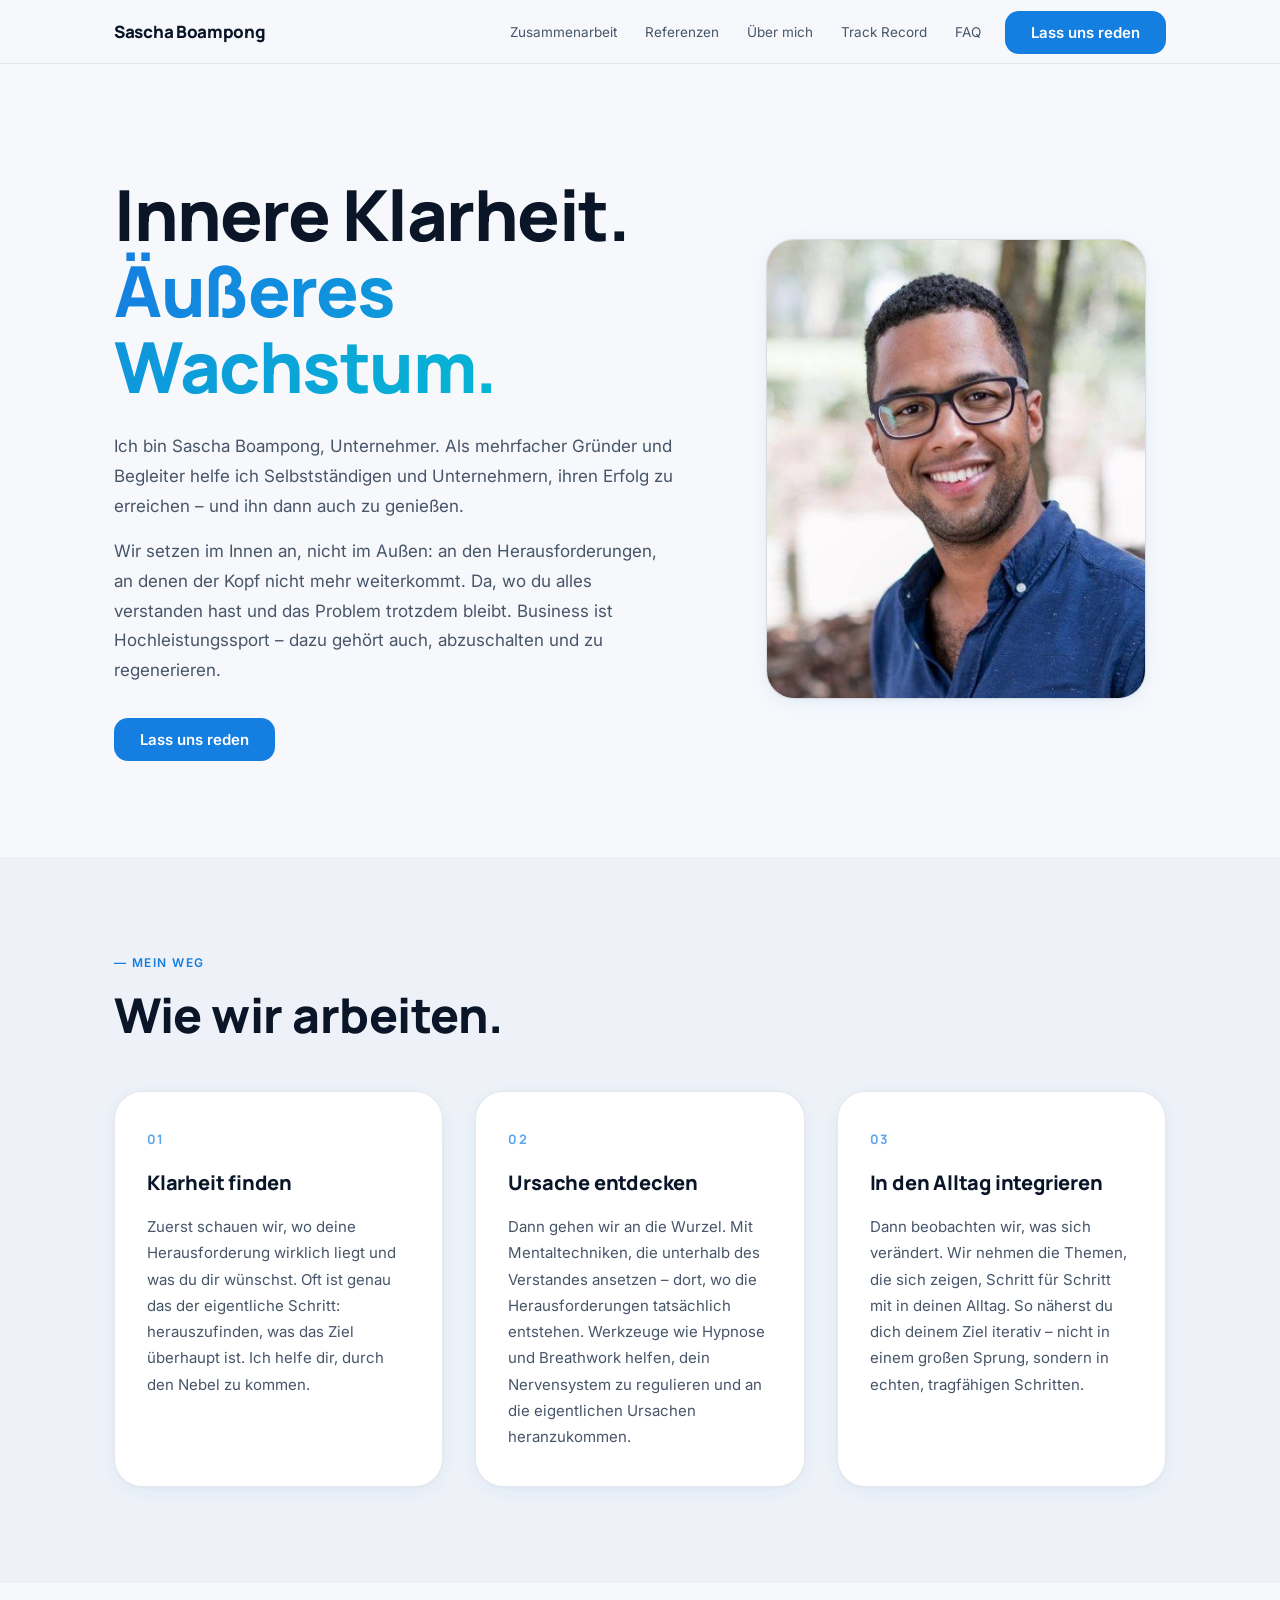
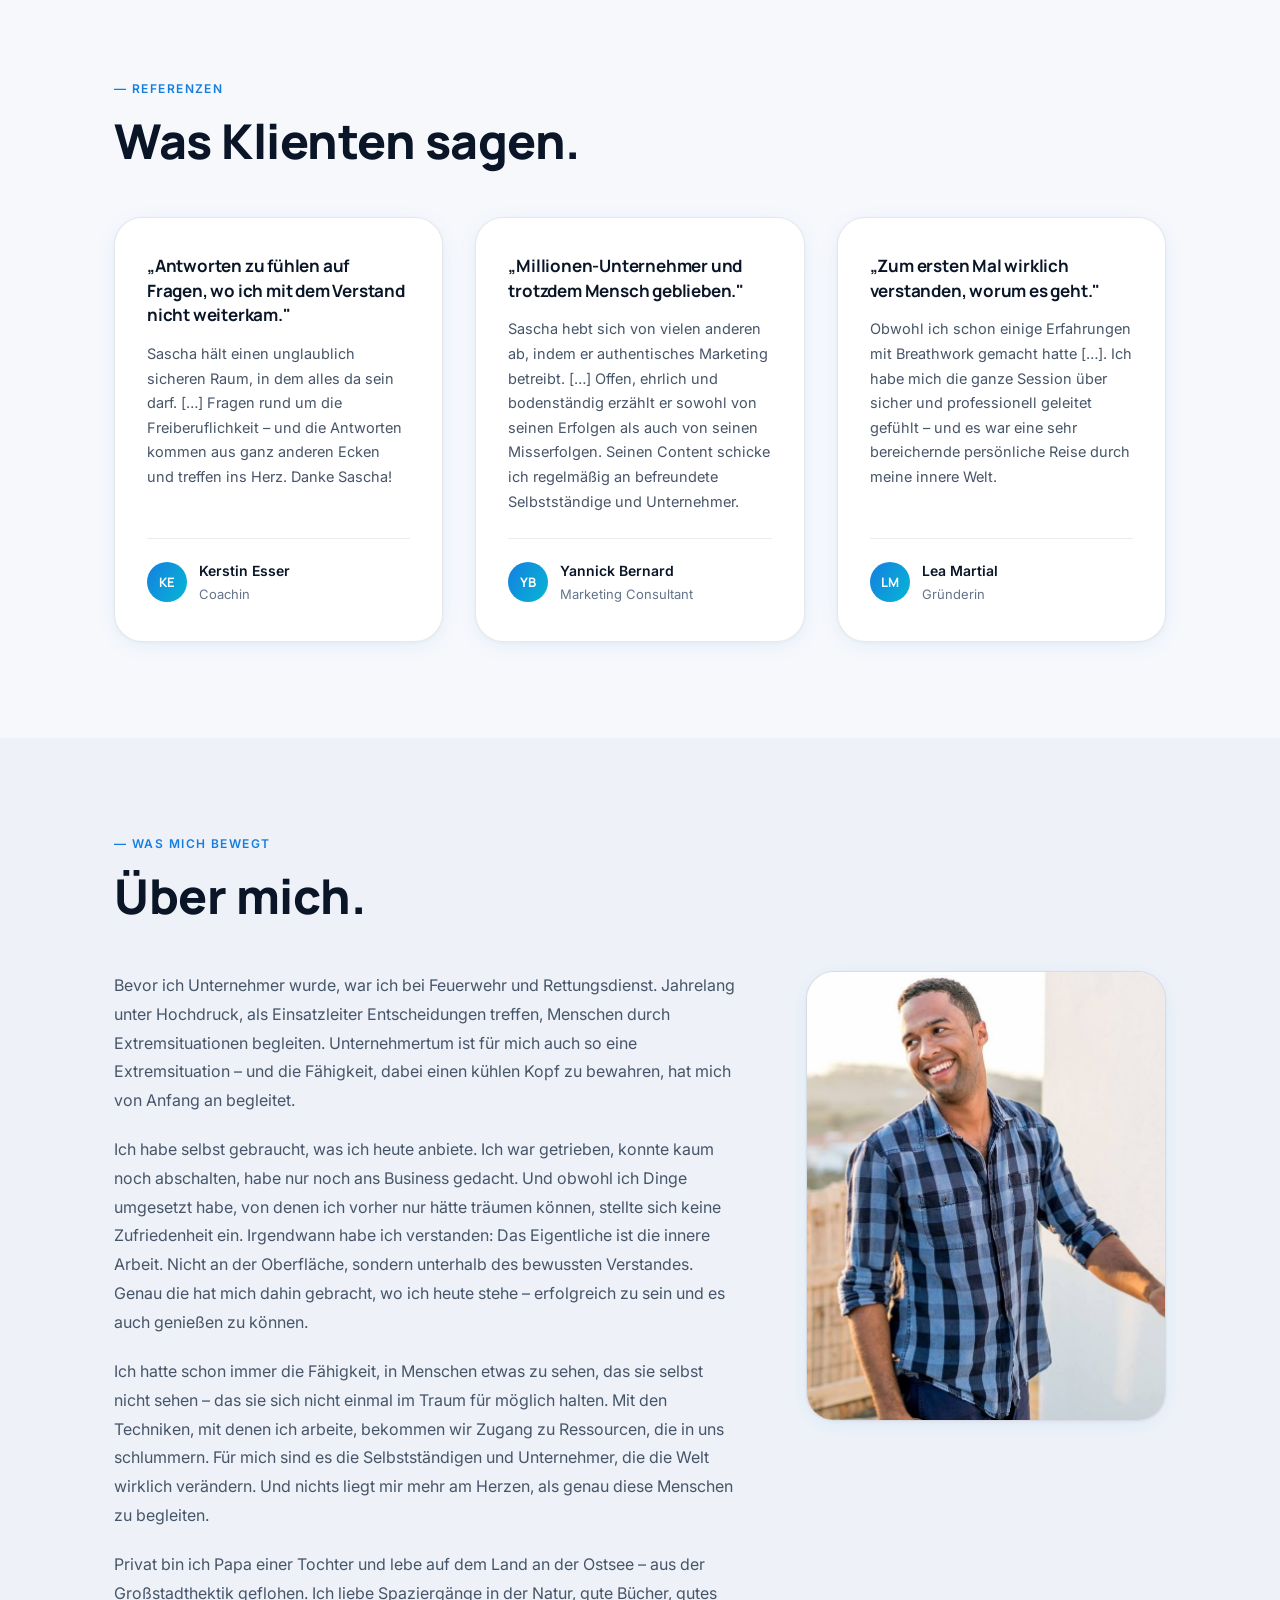
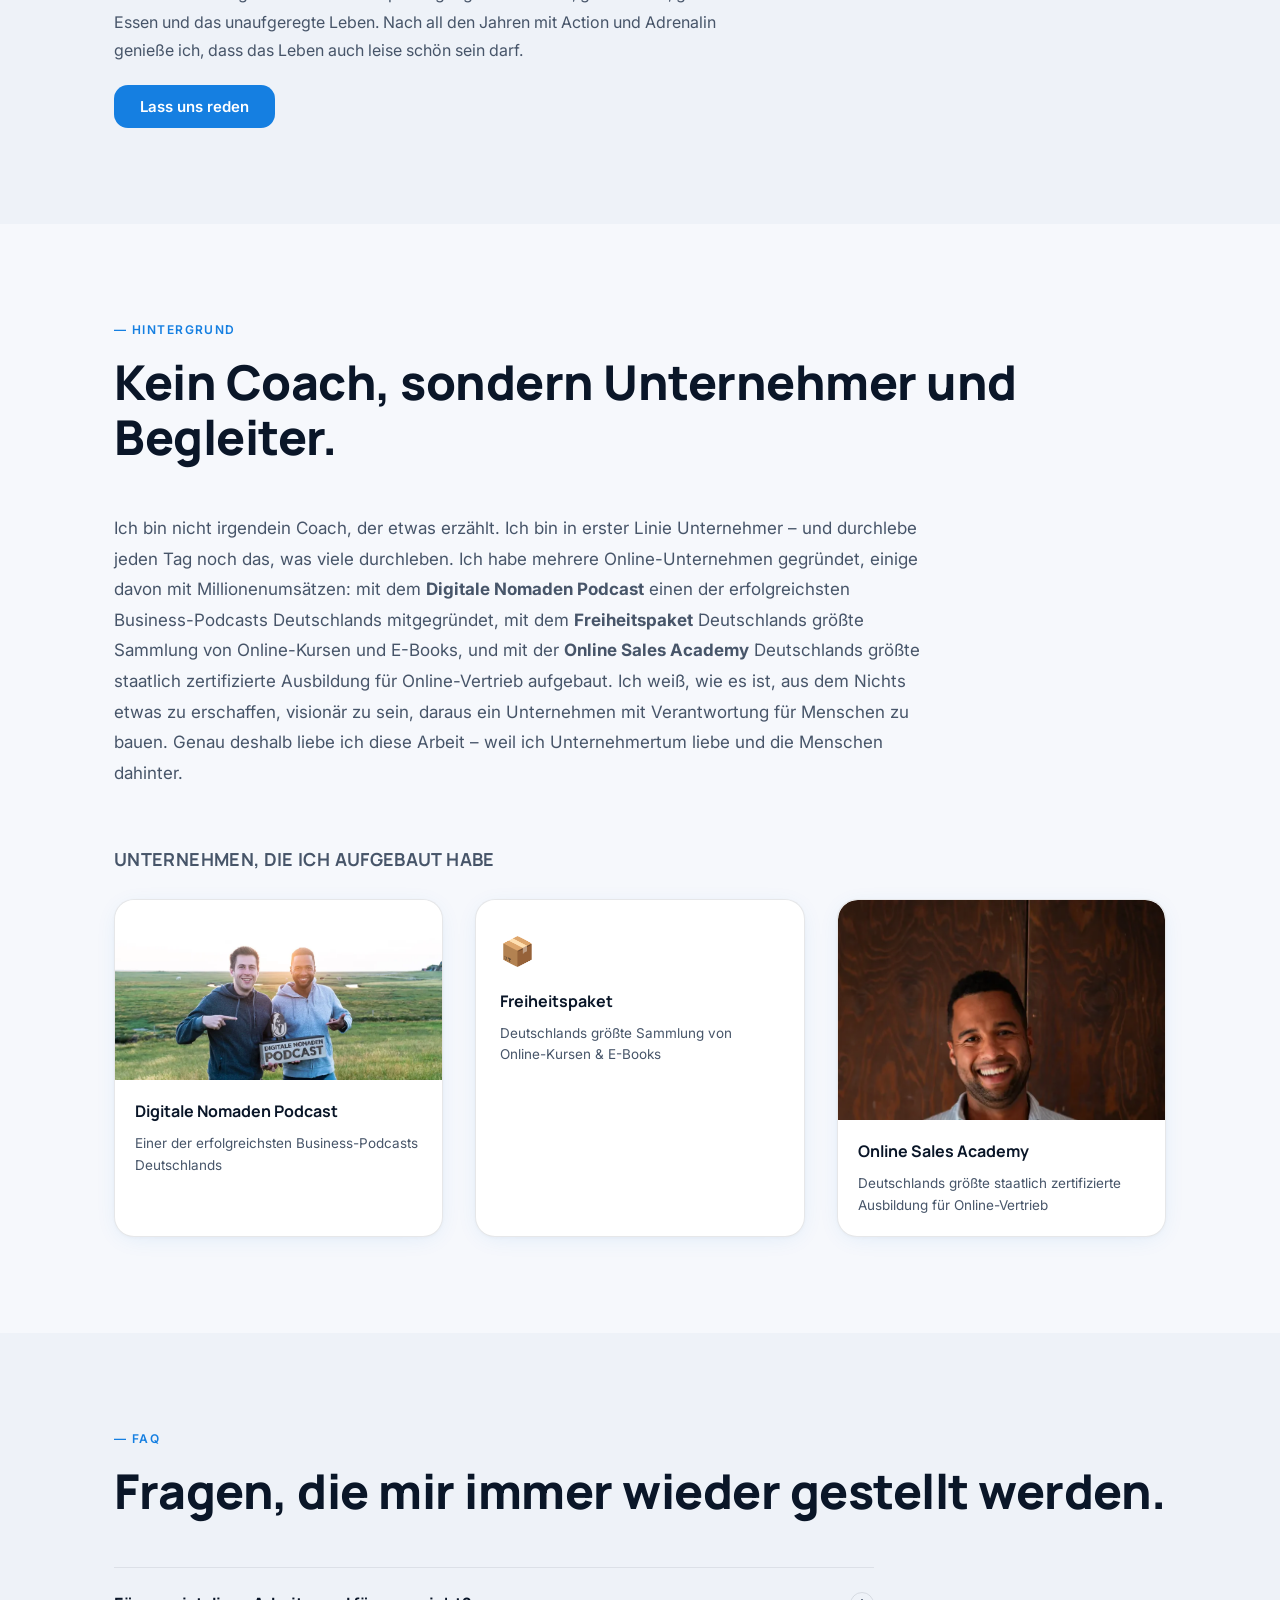
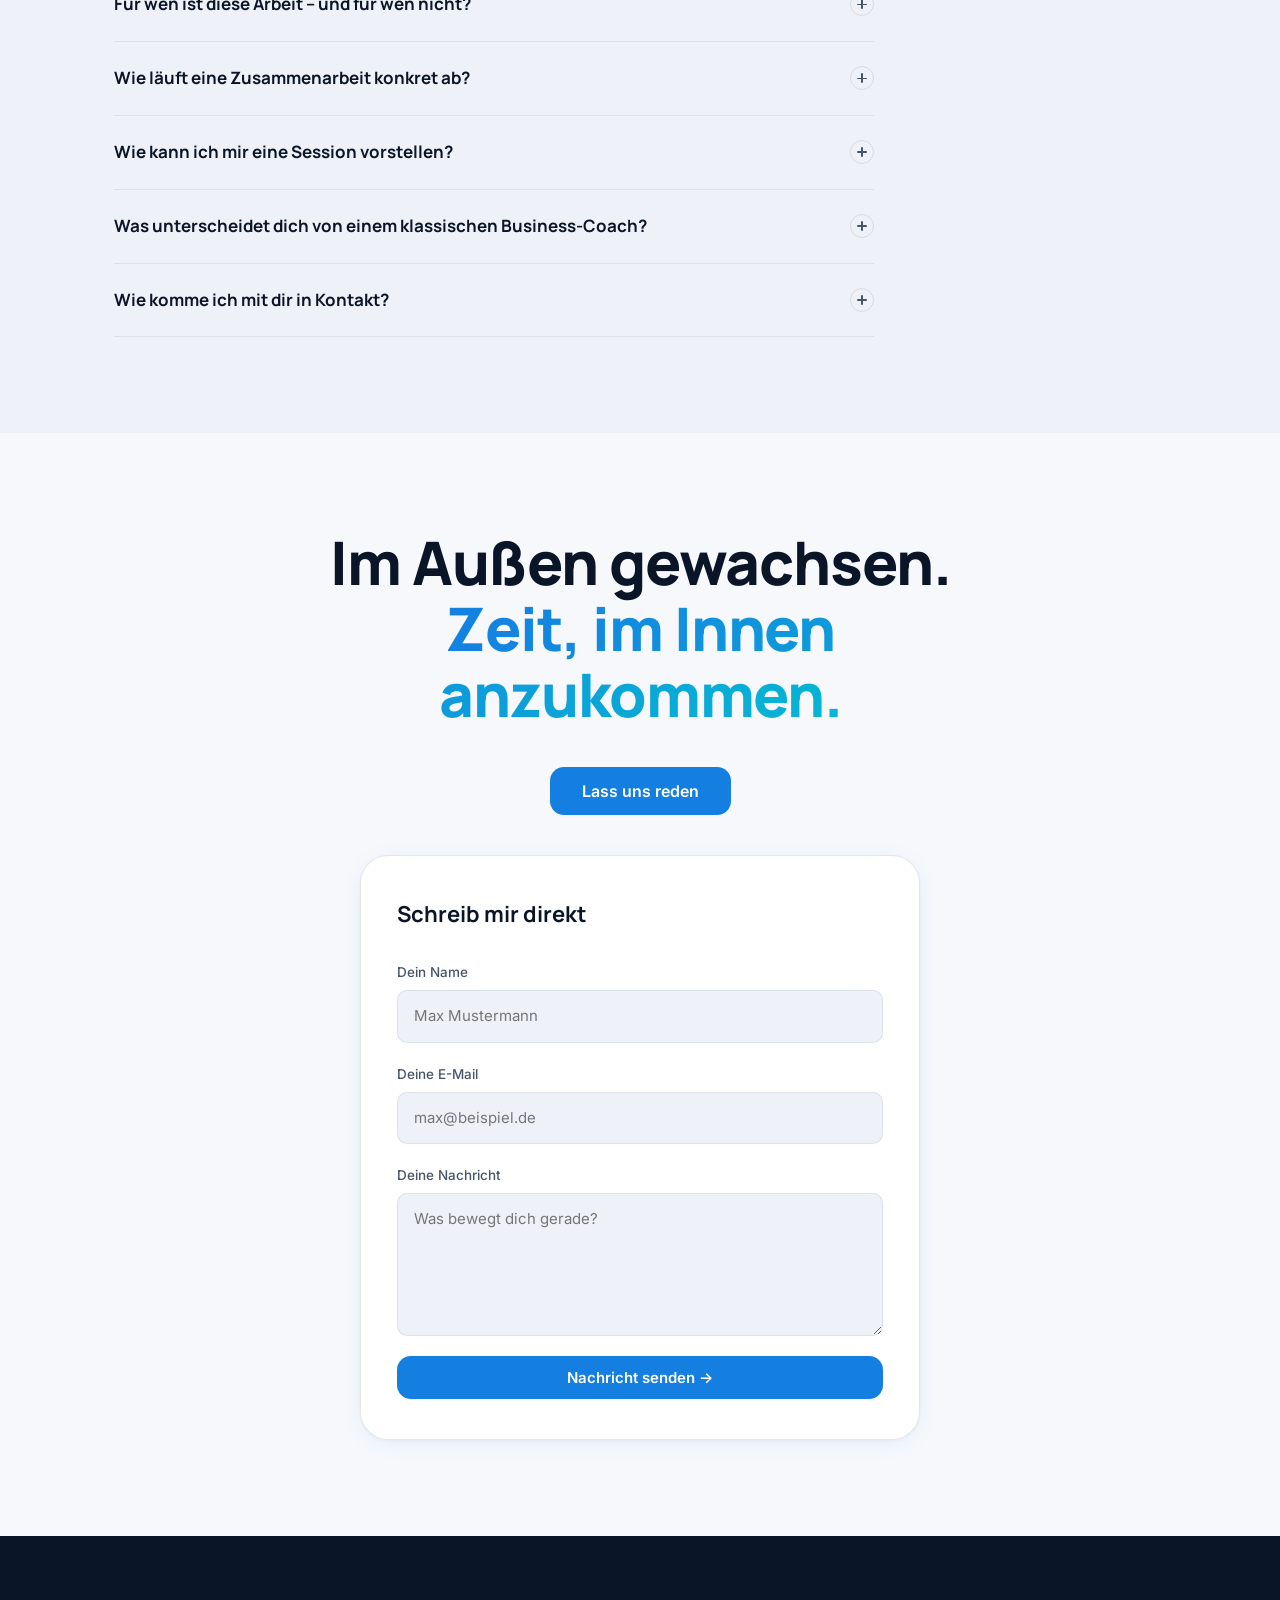
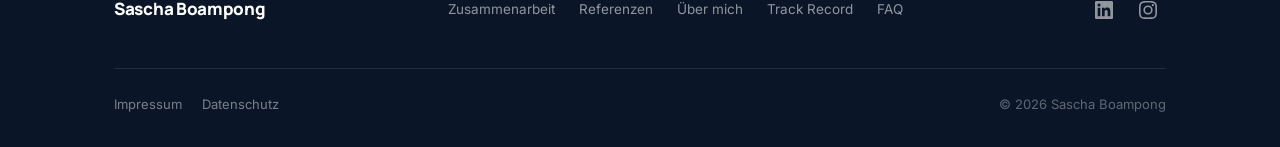
==== commit 16f21529: "Add real photos: portrait, profil, mic, podcast, award, energie, dnx" ====
--- a/index.html
+++ b/index.html
@@ -61,12 +61,13 @@
         </div>
         <div class="hero__photo-wrap reveal hero__photo-anim">
           <div class="hero__photo">
-            <img
-              src="assets/portrait-placeholder.svg"
-              alt="Sascha Boampong – Portrait"
+<img
+              src="assets/sascha-portrait.jpg"
+              alt="Sascha Boampong – Unternehmer und Begleiter"
               class="hero__img"
               width="420"
               height="520"
+              loading="eager"
             />
           </div>
         </div>
@@ -168,12 +169,13 @@
           </div>
           <div class="about__photo-wrap reveal">
             <div class="about__photo">
-              <img
-                src="assets/portrait-placeholder.svg"
+<img
+                src="assets/sascha-profil.jpg"
                 alt="Sascha Boampong"
                 class="about__img"
                 width="380"
                 height="460"
+                loading="lazy"
               />
             </div>
           </div>
@@ -191,8 +193,10 @@
         </div>
         <h3 class="milestones-title reveal reveal-3">Unternehmen, die ich aufgebaut habe</h3>
         <div class="milestones reveal reveal-4">
-          <div class="milestone">
-            <div class="milestone__icon">🎙</div>
+          <div class="milestone milestone--img">
+            <div class="milestone__img-wrap">
+              <img src="assets/sascha-podcast-logo.webp" alt="Sascha Boampong mit Digitale Nomaden Podcast Logo" class="milestone__img" loading="lazy" />
+            </div>
             <div class="milestone__label">Digitale Nomaden Podcast</div>
             <div class="milestone__desc">Einer der erfolgreichsten Business-Podcasts Deutschlands</div>
           </div>
@@ -201,8 +205,10 @@
             <div class="milestone__label">Freiheitspaket</div>
             <div class="milestone__desc">Deutschlands größte Sammlung von Online-Kursen &amp; E-Books</div>
           </div>
-          <div class="milestone">
-            <div class="milestone__icon">🎓</div>
+          <div class="milestone milestone--img">
+            <div class="milestone__img-wrap milestone__img-wrap--portrait">
+              <img src="assets/sascha-award.webp" alt="Sascha Boampong mit Online Sales Academy Gold Award 2 Mio. Euro" class="milestone__img" loading="lazy" />
+            </div>
             <div class="milestone__label">Online Sales Academy</div>
             <div class="milestone__desc">Deutschlands größte staatlich zertifizierte Ausbildung für Online-Vertrieb</div>
           </div>
@@ -285,7 +291,7 @@
         <!-- Kontaktformular -->
         <div class="contact-form reveal reveal-3" id="kontaktformular">
           <h3 class="contact-form__title">Schreib mir direkt</h3>
-          <form class="form" name="kontakt" method="POST" action="#kontakt">
+          <form class="form" id="kontakt-form" name="kontakt" method="POST" action="/kontakt">
             <div class="form__group">
               <label class="form__label" for="name">Dein Name</label>
               <input class="form__input" type="text" id="name" name="name" placeholder="Max Mustermann" required />
@@ -298,7 +304,9 @@
               <label class="form__label" for="nachricht">Deine Nachricht</label>
               <textarea class="form__textarea" id="nachricht" name="nachricht" rows="5" placeholder="Was bewegt dich gerade?" required></textarea>
             </div>
-            <button type="submit" class="btn btn--primary btn--full">Nachricht senden →</button>
+            <button type="submit" class="btn btn--primary btn--full" id="submit-btn">Nachricht senden →</button>
+            <div id="form-success" style="display:none; margin-top:16px; padding:14px 18px; background:rgba(21,127,225,0.08); border:1px solid rgba(21,127,225,0.25); border-radius:10px; color:#157fe1; font-size:15px; font-weight:500;">✓ Deine Nachricht wurde gesendet. Ich melde mich persönlich bei dir!</div>
+            <div id="form-error" style="display:none; margin-top:16px; padding:14px 18px; background:rgba(239,68,68,0.08); border:1px solid rgba(239,68,68,0.25); border-radius:10px; color:#dc2626; font-size:15px;"></div>
           </form>
         </div>
       </div>
--- a/style.css
+++ b/style.css
@@ -622,6 +622,50 @@
   line-height: 1.6;
 }
 
+.milestone--img {
+  padding: 0;
+  overflow: hidden;
+  display: flex;
+  flex-direction: column;
+}
+
+.milestone__img-wrap {
+  width: 100%;
+  height: 180px;
+  overflow: hidden;
+  border-radius: var(--radius-lg) var(--radius-lg) 0 0;
+  flex-shrink: 0;
+}
+
+.milestone__img-wrap--portrait {
+  height: 220px;
+}
+
+.milestone__img {
+  width: 100%;
+  height: 100%;
+  object-fit: cover;
+  object-position: center top;
+  transition: transform 0.4s ease;
+}
+
+.milestone--img:hover .milestone__img {
+  transform: scale(1.04);
+}
+
+.milestone--img .milestone__label,
+.milestone--img .milestone__desc {
+  padding: 0 20px;
+}
+
+.milestone--img .milestone__label {
+  padding-top: 18px;
+}
+
+.milestone--img .milestone__desc {
+  padding-bottom: 20px;
+}
+
 /* ============================================================
    FAQ
    ============================================================ */
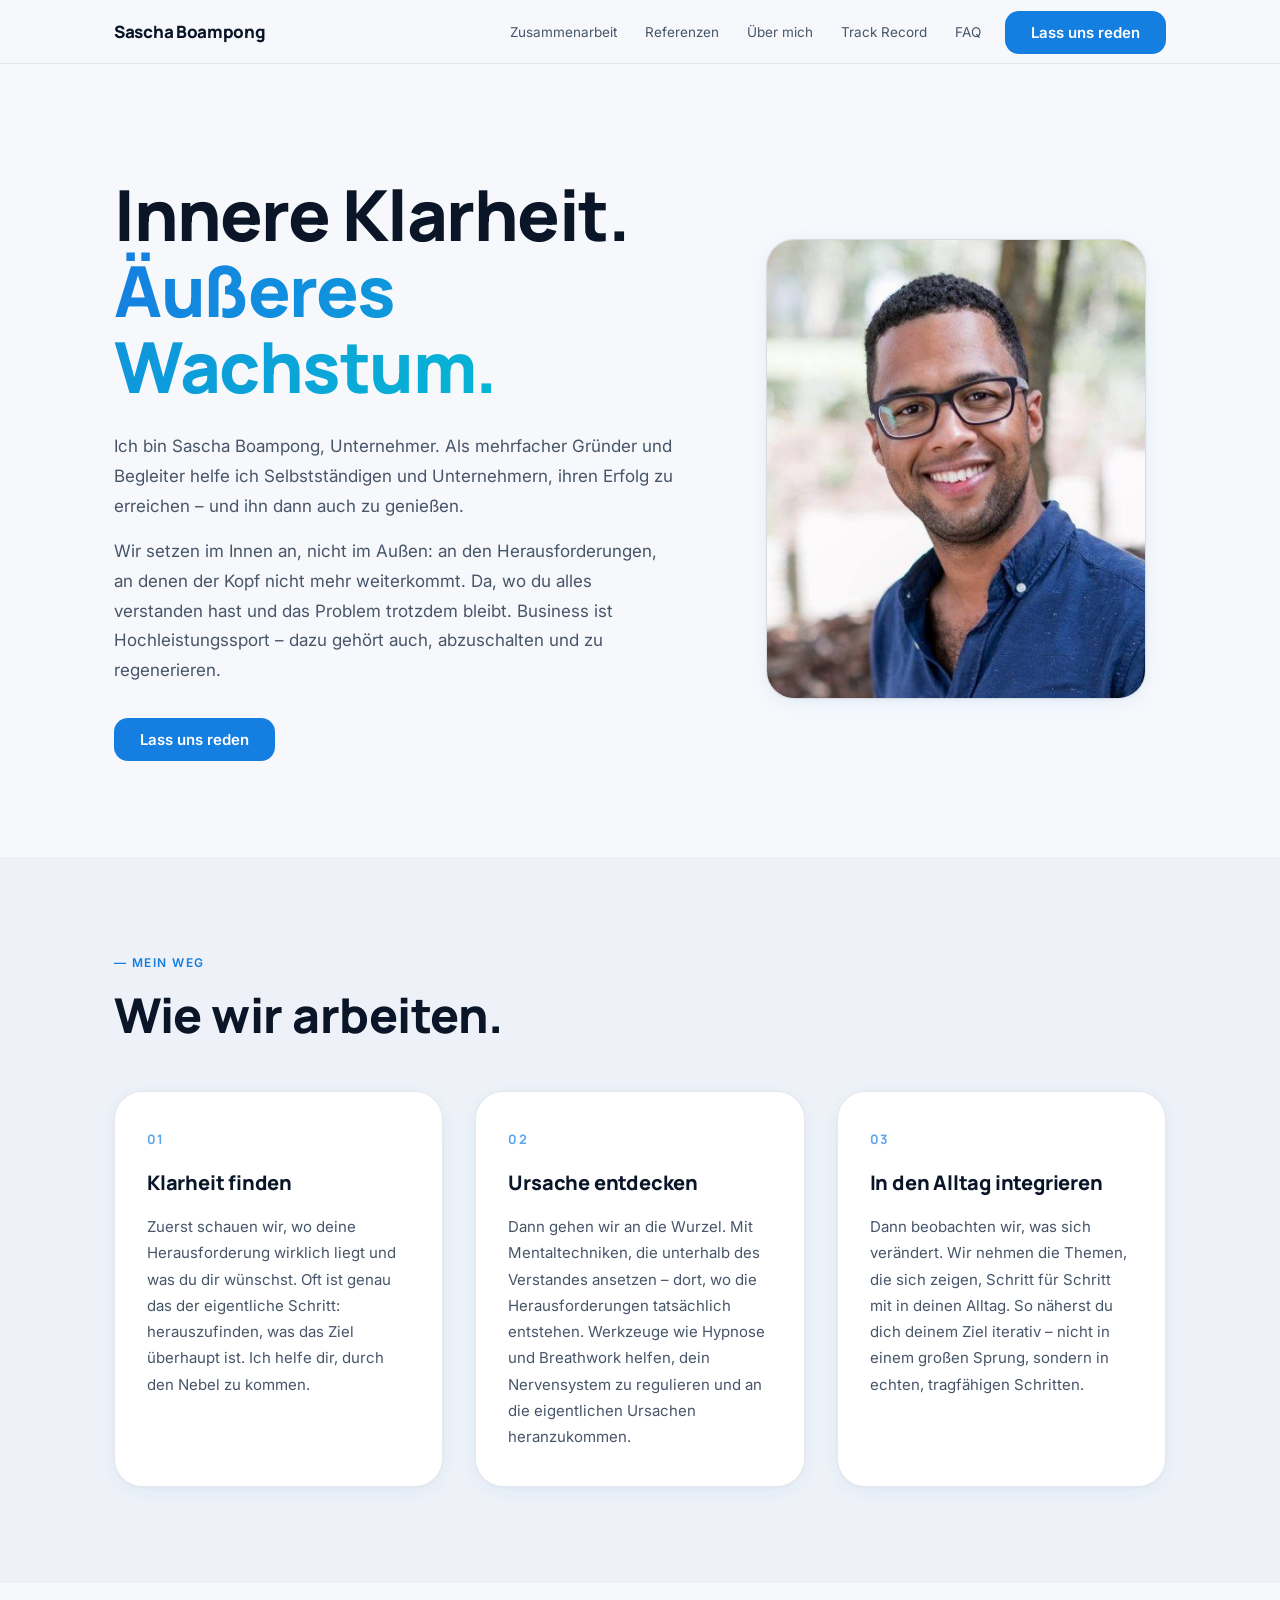
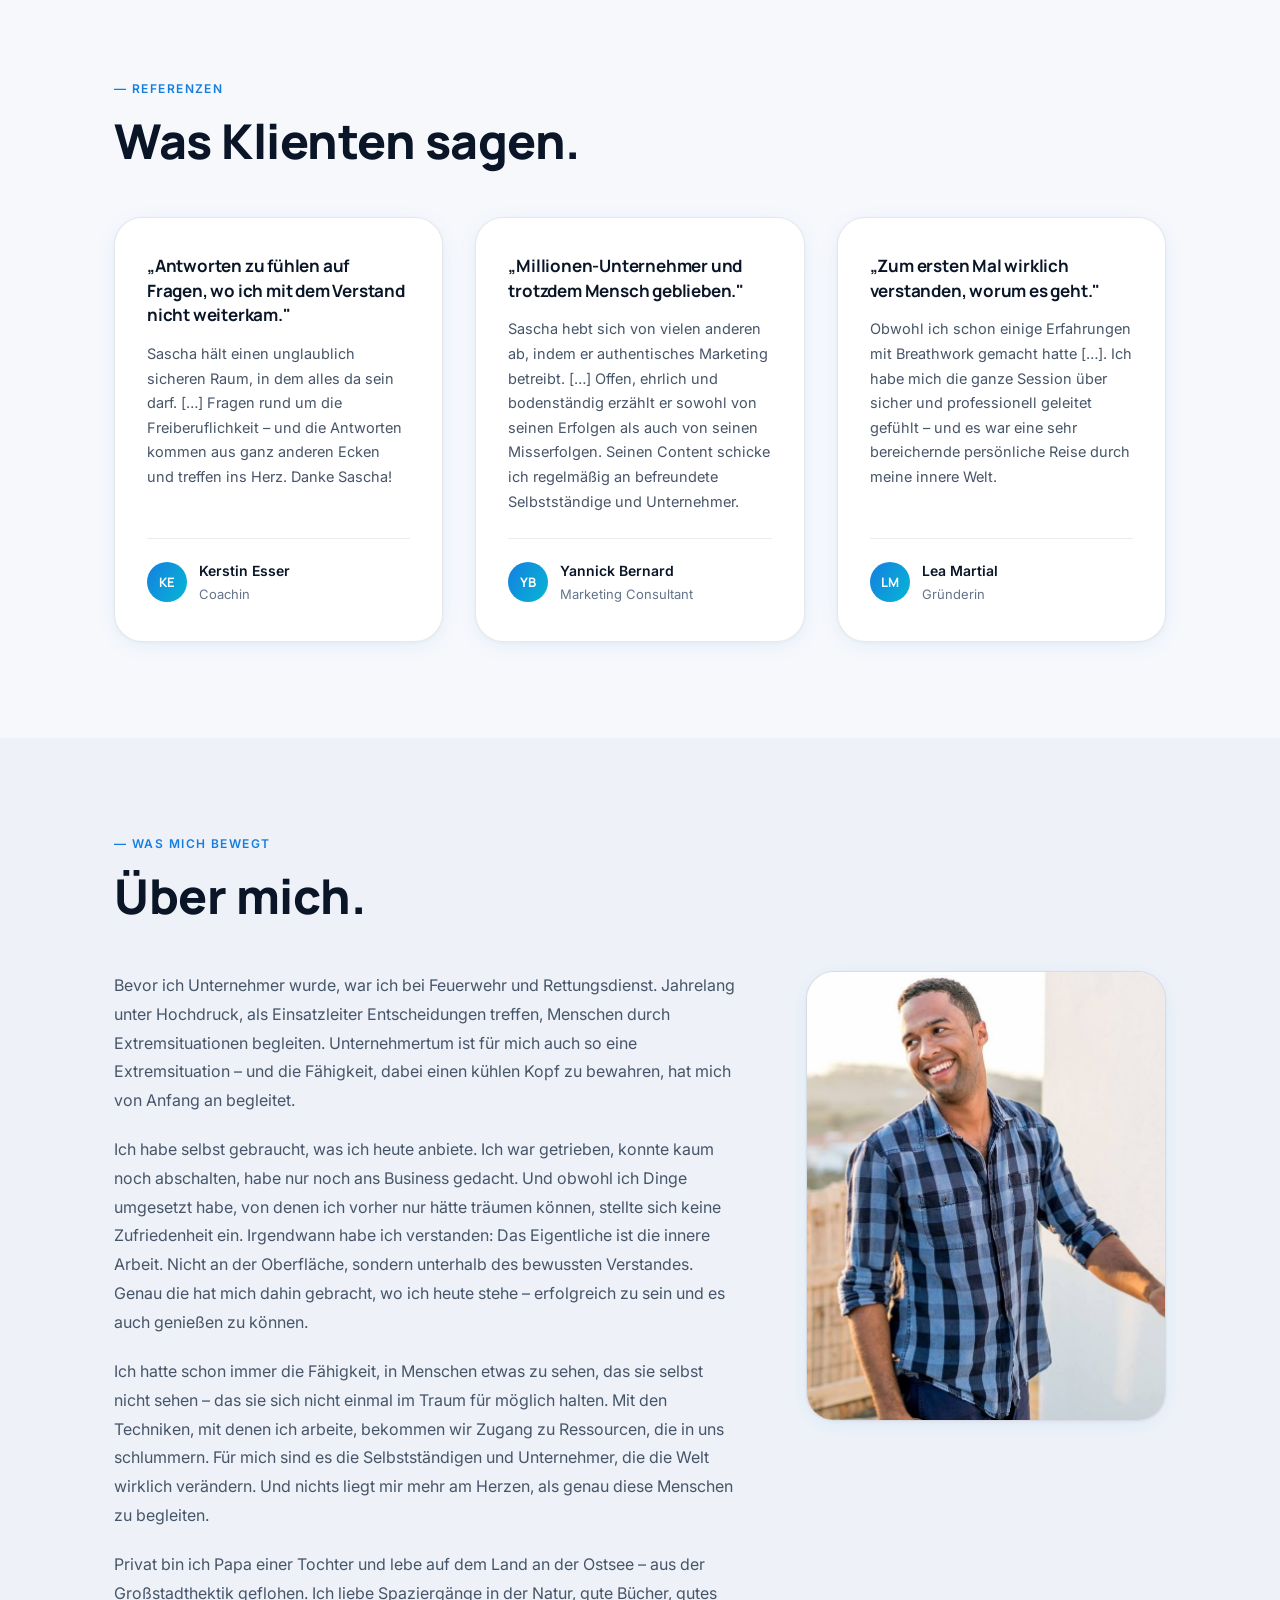
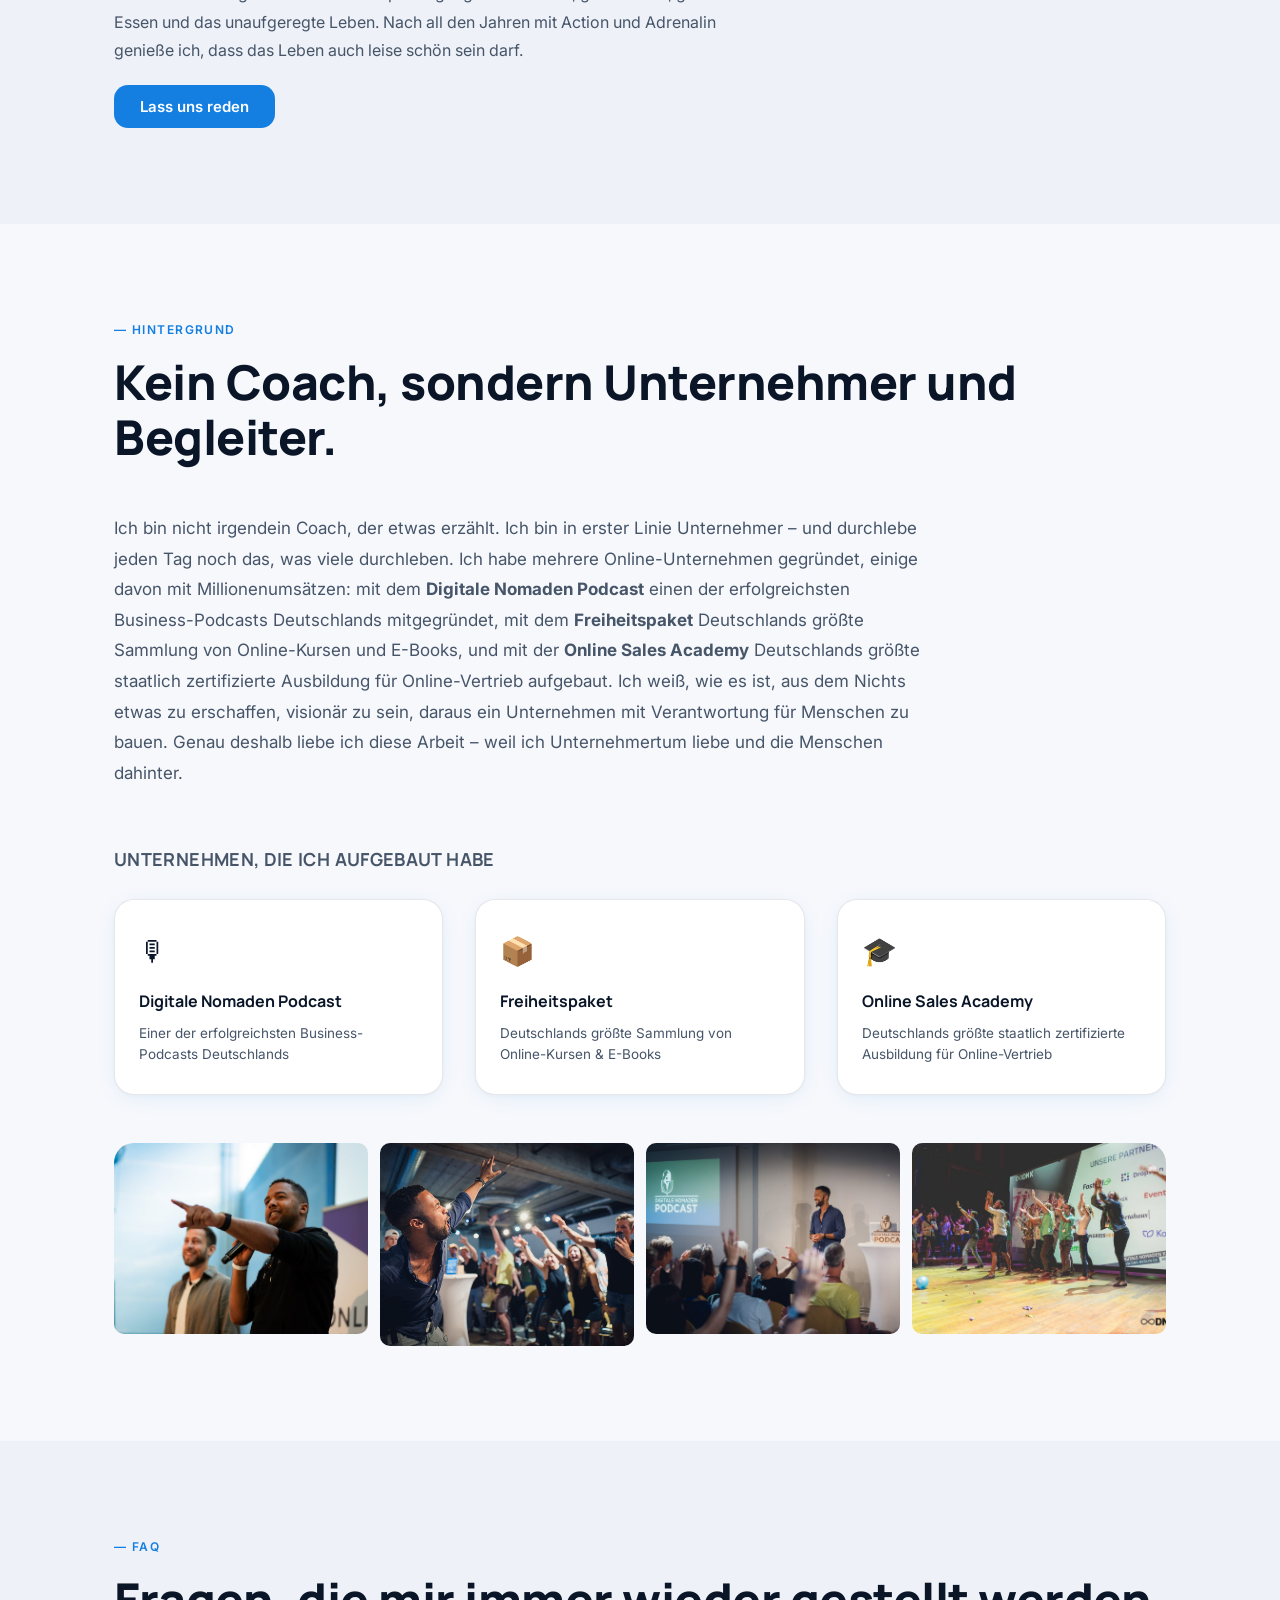
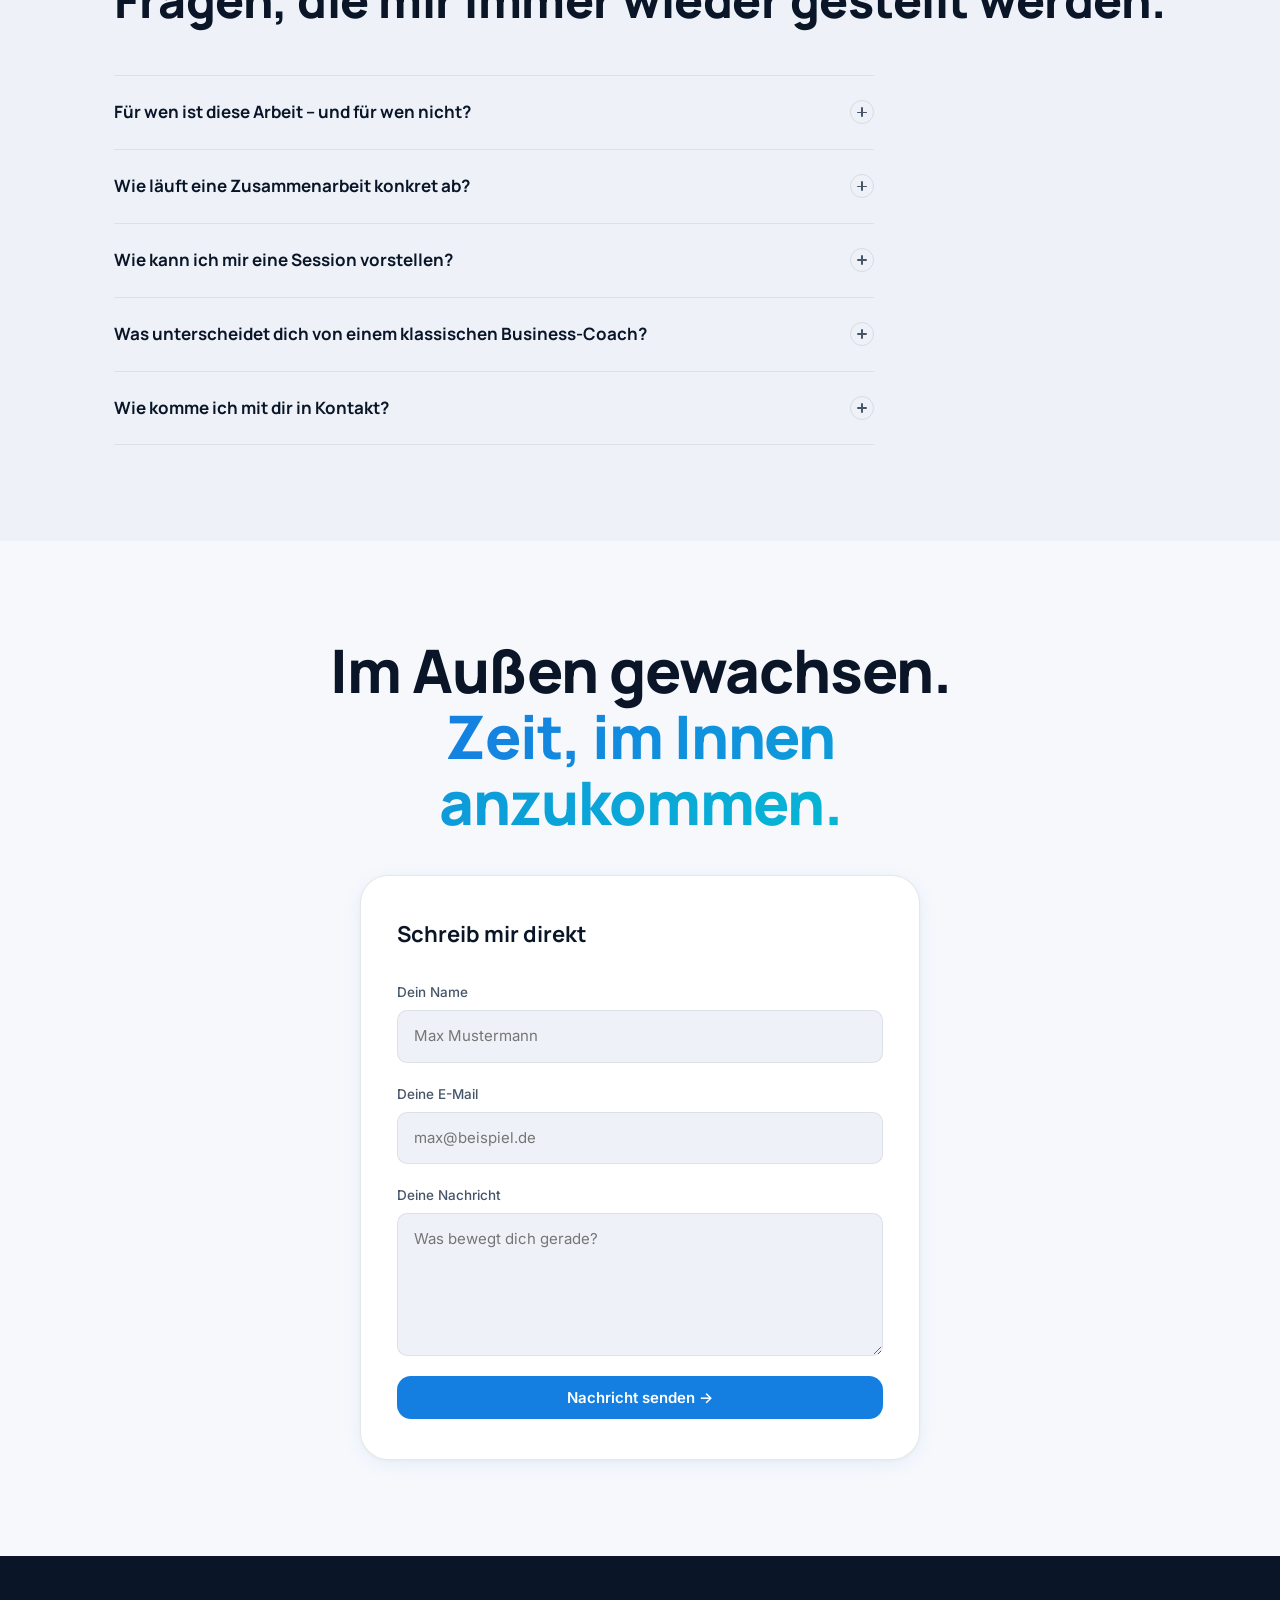
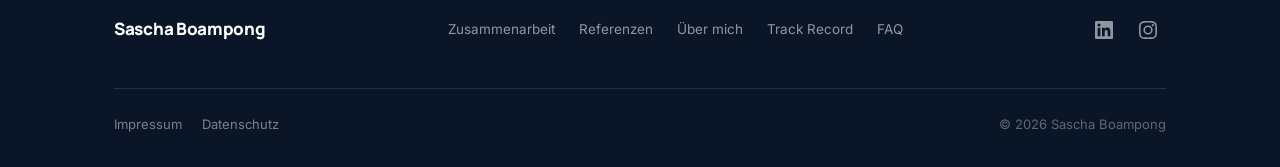
==== commit 4ed3e538: "Fix: milestone cards back to icons, add photo gallery, remove CTA button" ====
--- a/index.html
+++ b/index.html
@@ -193,10 +193,8 @@
         </div>
         <h3 class="milestones-title reveal reveal-3">Unternehmen, die ich aufgebaut habe</h3>
         <div class="milestones reveal reveal-4">
-          <div class="milestone milestone--img">
-            <div class="milestone__img-wrap">
-              <img src="assets/sascha-podcast-logo.webp" alt="Sascha Boampong mit Digitale Nomaden Podcast Logo" class="milestone__img" loading="lazy" />
-            </div>
+          <div class="milestone">
+            <div class="milestone__icon">🎙</div>
             <div class="milestone__label">Digitale Nomaden Podcast</div>
             <div class="milestone__desc">Einer der erfolgreichsten Business-Podcasts Deutschlands</div>
           </div>
@@ -205,14 +203,29 @@
             <div class="milestone__label">Freiheitspaket</div>
             <div class="milestone__desc">Deutschlands größte Sammlung von Online-Kursen &amp; E-Books</div>
           </div>
-          <div class="milestone milestone--img">
-            <div class="milestone__img-wrap milestone__img-wrap--portrait">
-              <img src="assets/sascha-award.webp" alt="Sascha Boampong mit Online Sales Academy Gold Award 2 Mio. Euro" class="milestone__img" loading="lazy" />
-            </div>
+          <div class="milestone">
+            <div class="milestone__icon">🎓</div>
             <div class="milestone__label">Online Sales Academy</div>
             <div class="milestone__desc">Deutschlands größte staatlich zertifizierte Ausbildung für Online-Vertrieb</div>
           </div>
         </div>
+
+        <!-- Bildergalerie -->
+        <div class="gallery reveal reveal-5">
+          <div class="gallery__item">
+            <img src="assets/sascha-mic.jpg" alt="Sascha Boampong auf der Bühne mit Mikrofon" loading="lazy" class="gallery__img" />
+          </div>
+          <div class="gallery__item gallery__item--tall">
+            <img src="assets/sascha-buehne-energie.jpg" alt="Sascha Boampong mit begeistertem Publikum" loading="lazy" class="gallery__img" />
+          </div>
+          <div class="gallery__item">
+            <img src="assets/sascha-buehne-podcast.jpg" alt="Sascha Boampong beim Digitale Nomaden Podcast Event" loading="lazy" class="gallery__img" />
+          </div>
+          <div class="gallery__item">
+            <img src="assets/sascha-dnx.jpg" alt="Sascha Boampong bei der DNX Konferenz" loading="lazy" class="gallery__img" />
+          </div>
+        </div>
+
       </div>
     </section>
 
@@ -285,9 +298,6 @@
           Im Außen gewachsen.<br>
           <span class="text-gradient">Zeit, im Innen anzukommen.</span>
         </h2>
-        <div class="reveal reveal-2">
-          <a href="mailto:hallo@saschaboampong.de" class="btn btn--primary btn--large">Lass uns reden</a>
-        </div>
         <!-- Kontaktformular -->
         <div class="contact-form reveal reveal-3" id="kontaktformular">
           <h3 class="contact-form__title">Schreib mir direkt</h3>
--- a/style.css
+++ b/style.css
@@ -667,6 +667,53 @@
 }
 
 /* ============================================================
+   BILDERGALERIE
+   ============================================================ */
+.gallery {
+  display: grid;
+  grid-template-columns: repeat(4, 1fr);
+  grid-template-rows: auto;
+  gap: 12px;
+  margin-top: 48px;
+  border-radius: var(--radius-lg);
+  overflow: hidden;
+}
+
+.gallery__item {
+  overflow: hidden;
+  border-radius: var(--radius-sm);
+  aspect-ratio: 4/3;
+}
+
+.gallery__item--tall {
+  grid-row: span 2;
+  aspect-ratio: auto;
+}
+
+.gallery__img {
+  width: 100%;
+  height: 100%;
+  object-fit: cover;
+  object-position: center;
+  transition: transform 0.5s ease;
+  display: block;
+}
+
+.gallery__item:hover .gallery__img {
+  transform: scale(1.05);
+}
+
+@media (max-width: 768px) {
+  .gallery {
+    grid-template-columns: repeat(2, 1fr);
+  }
+  .gallery__item--tall {
+    grid-row: span 1;
+    aspect-ratio: 4/3;
+  }
+}
+
+/* ============================================================
    FAQ
    ============================================================ */
 .faq {
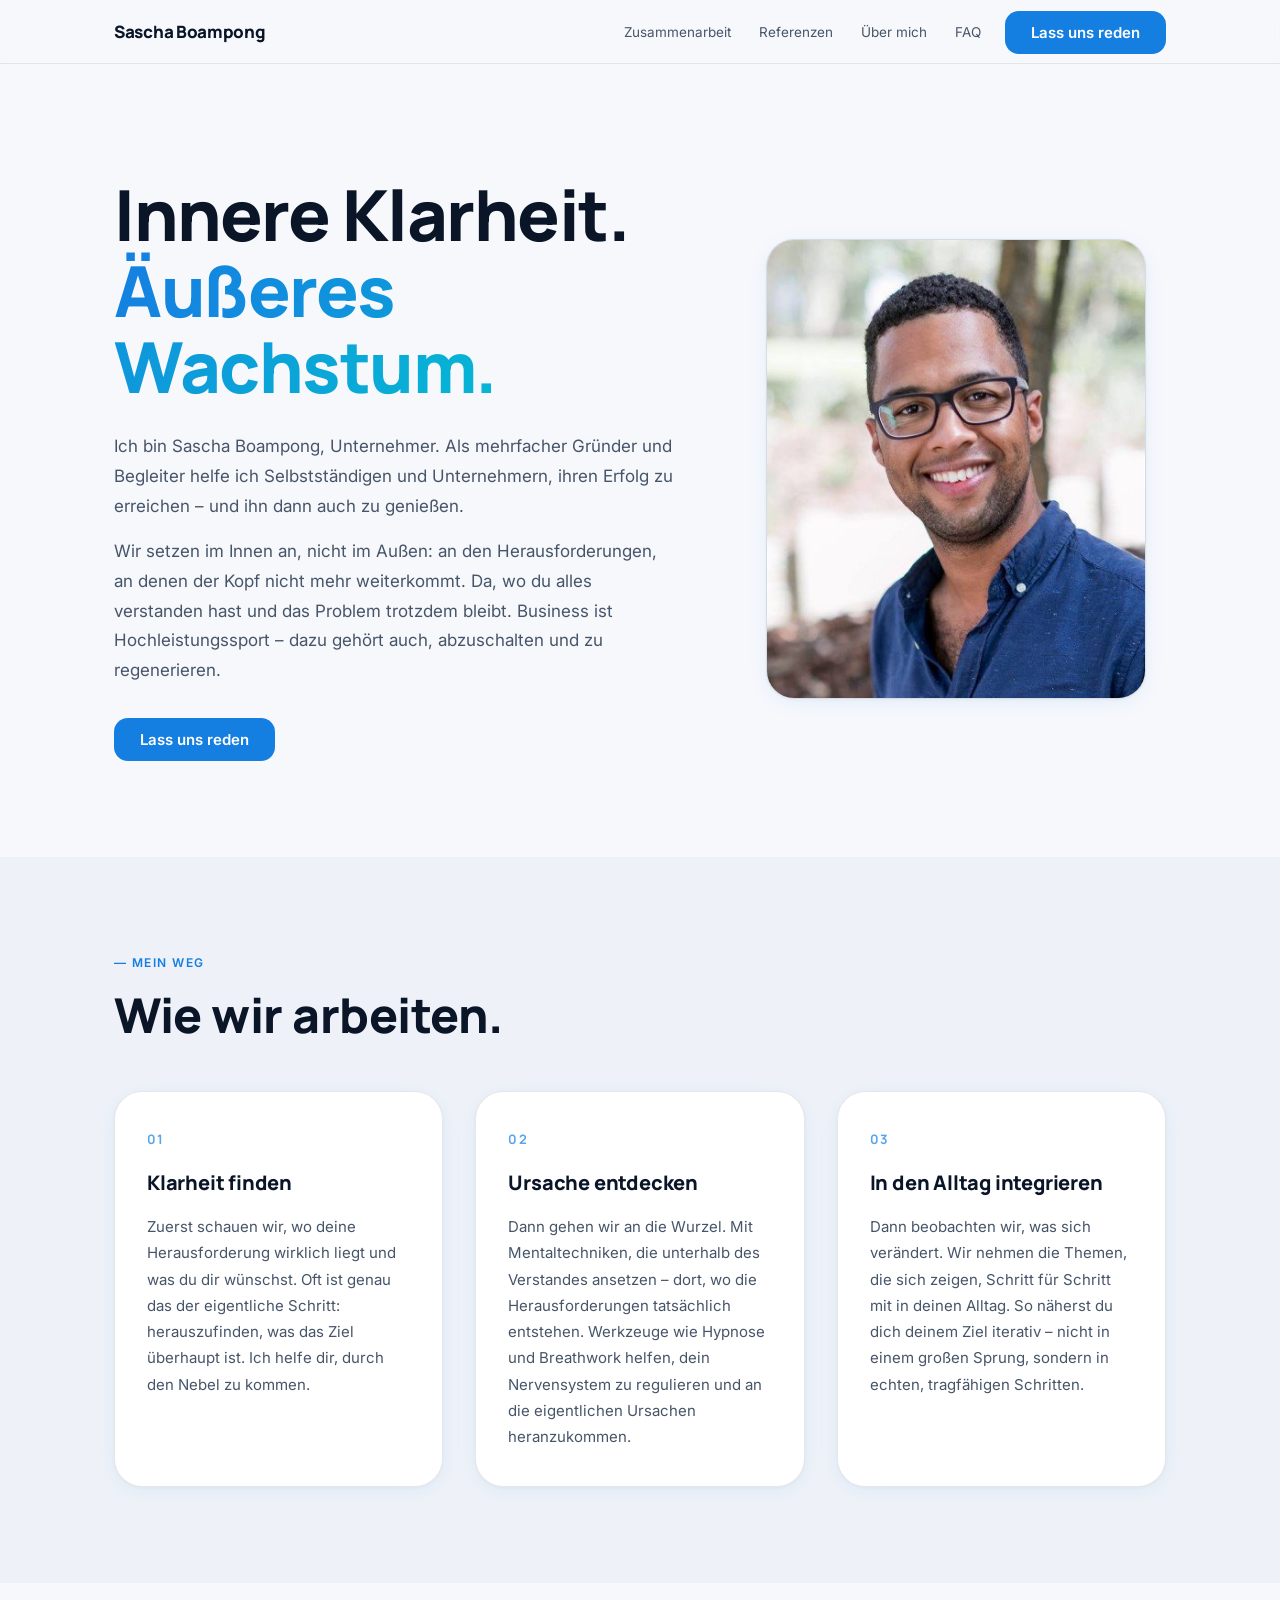
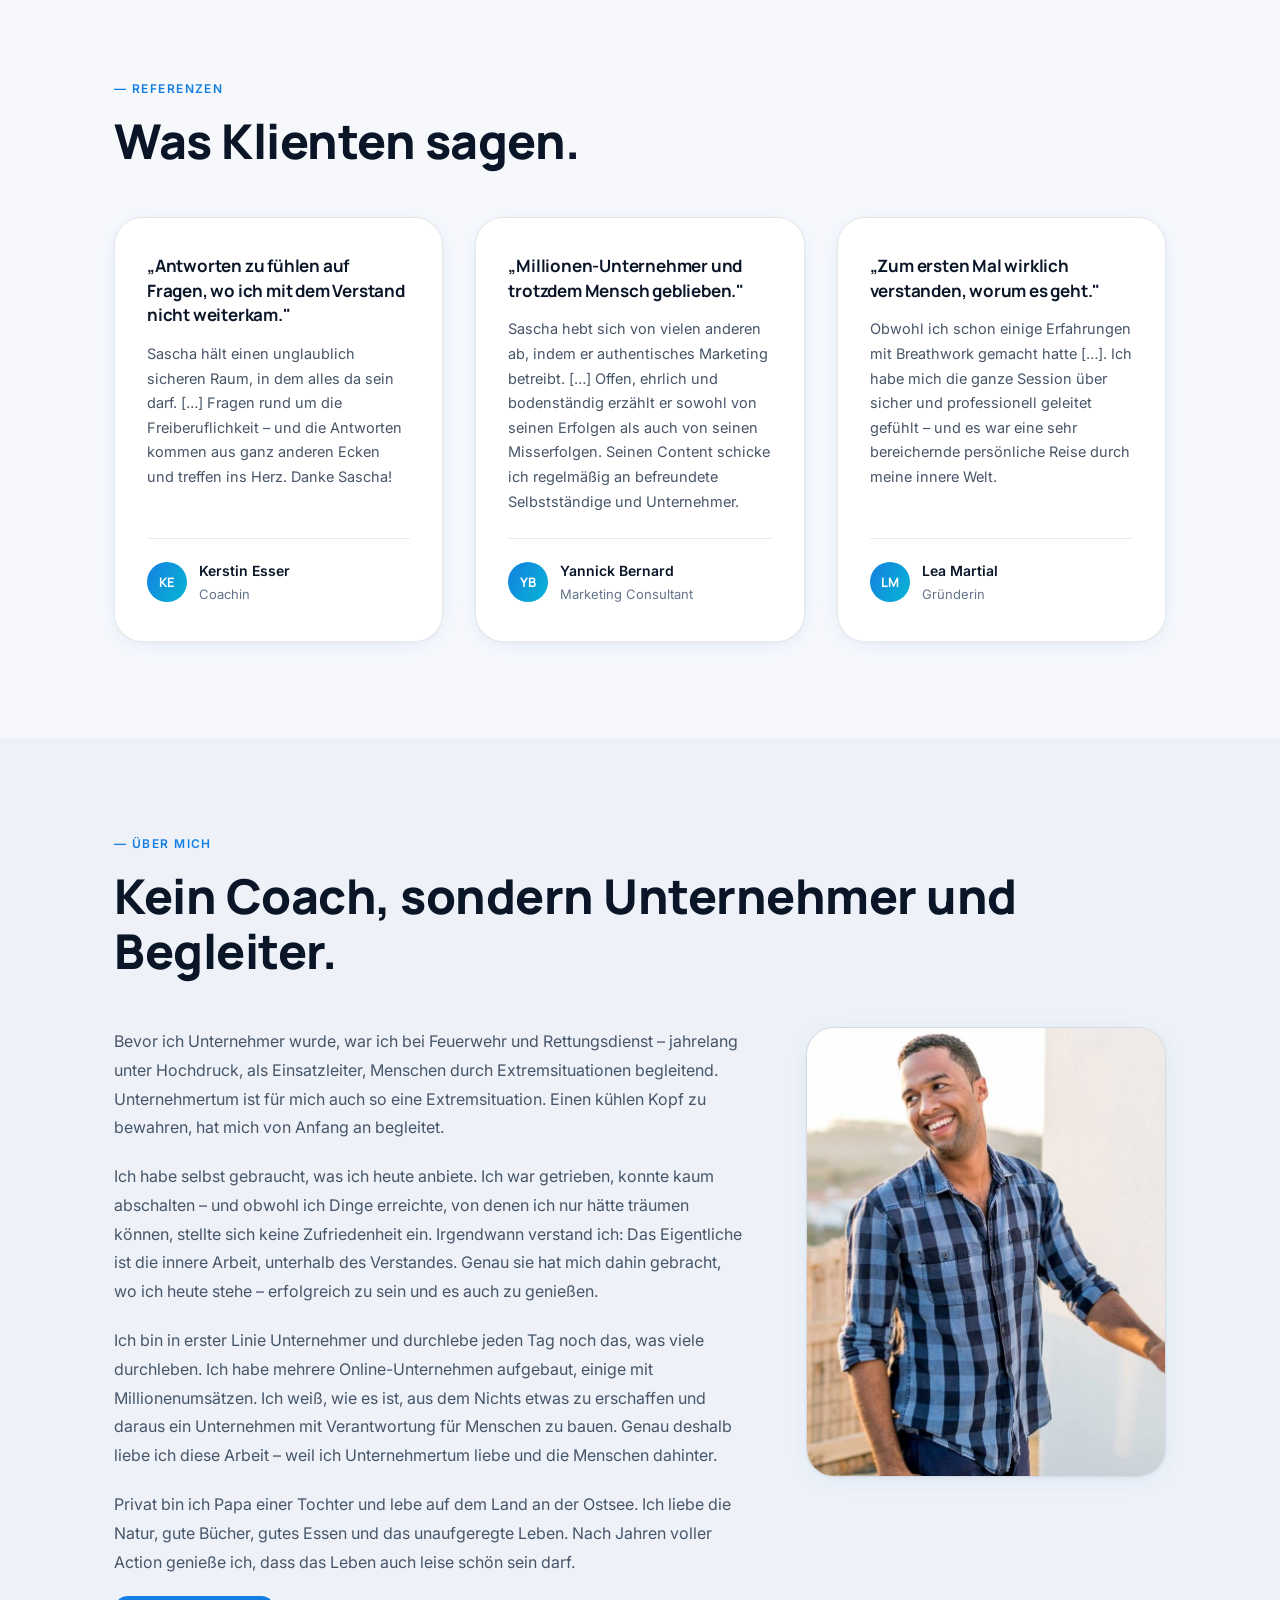
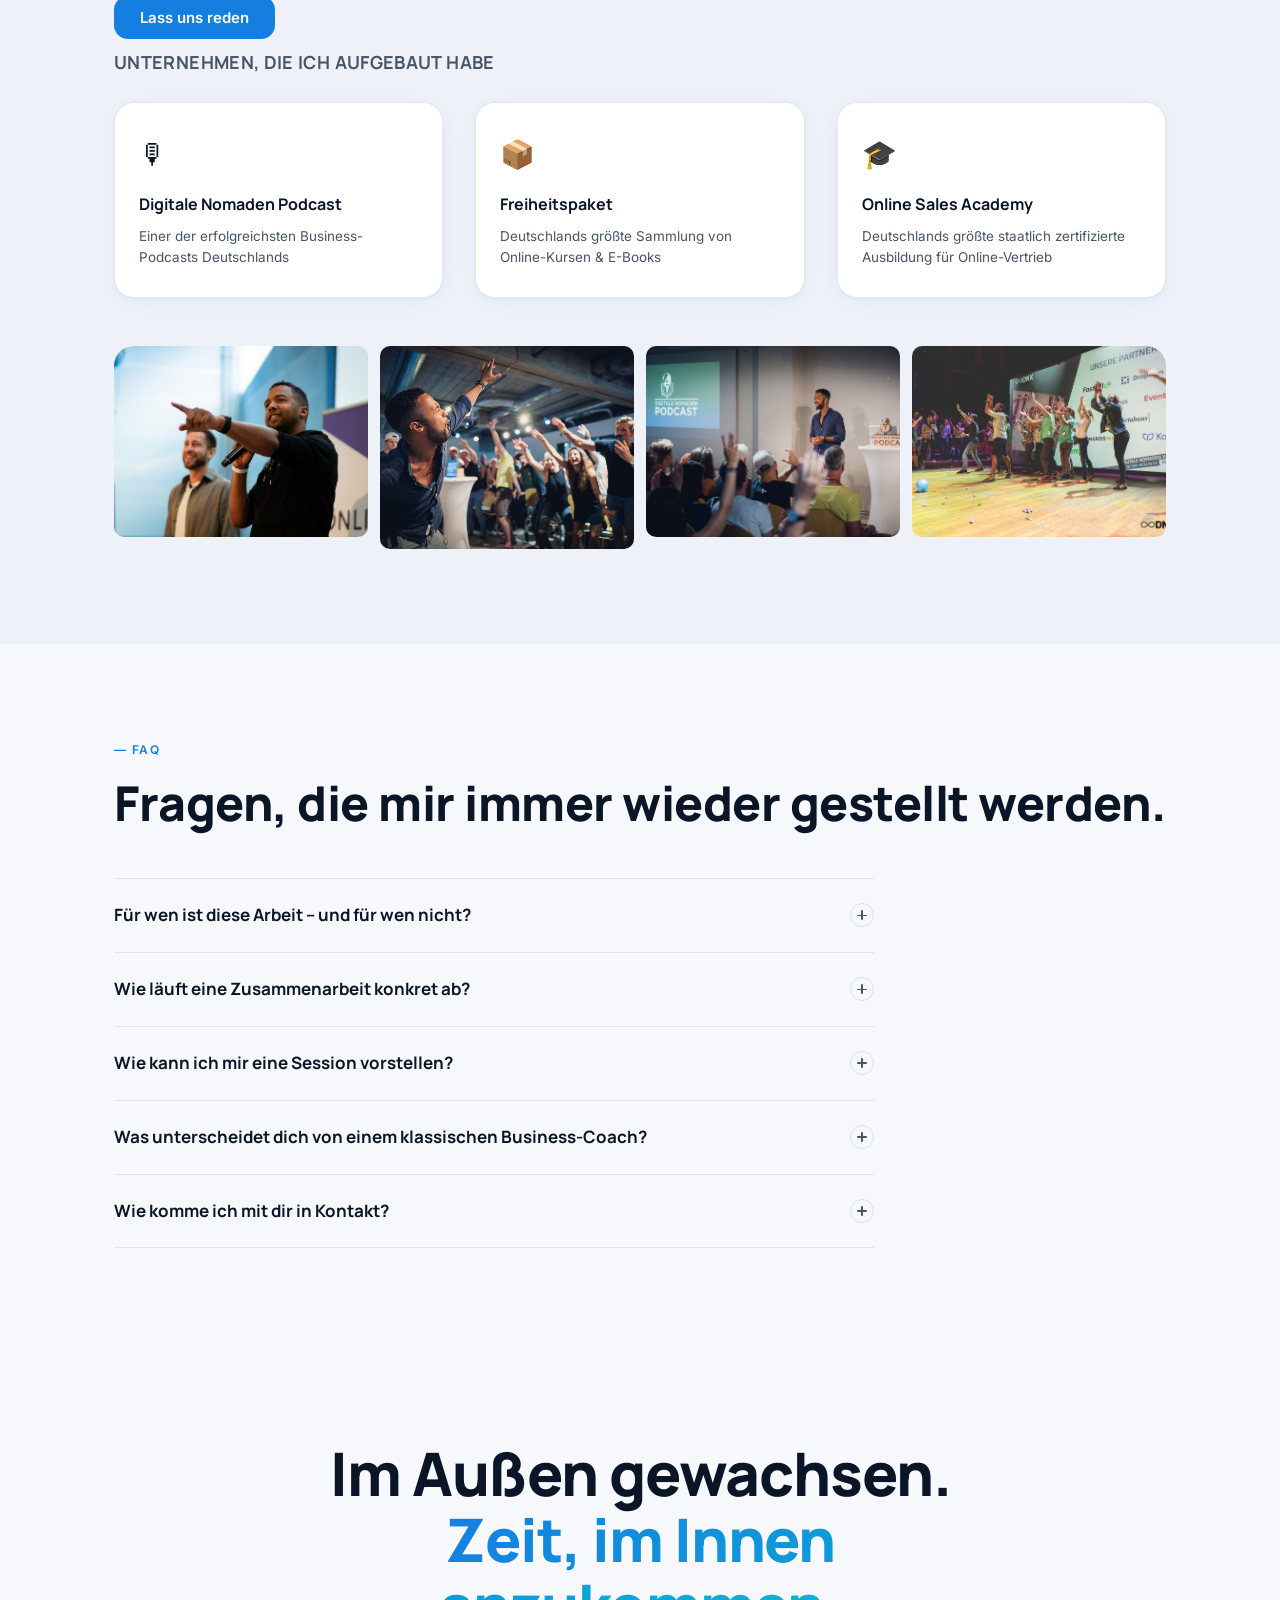
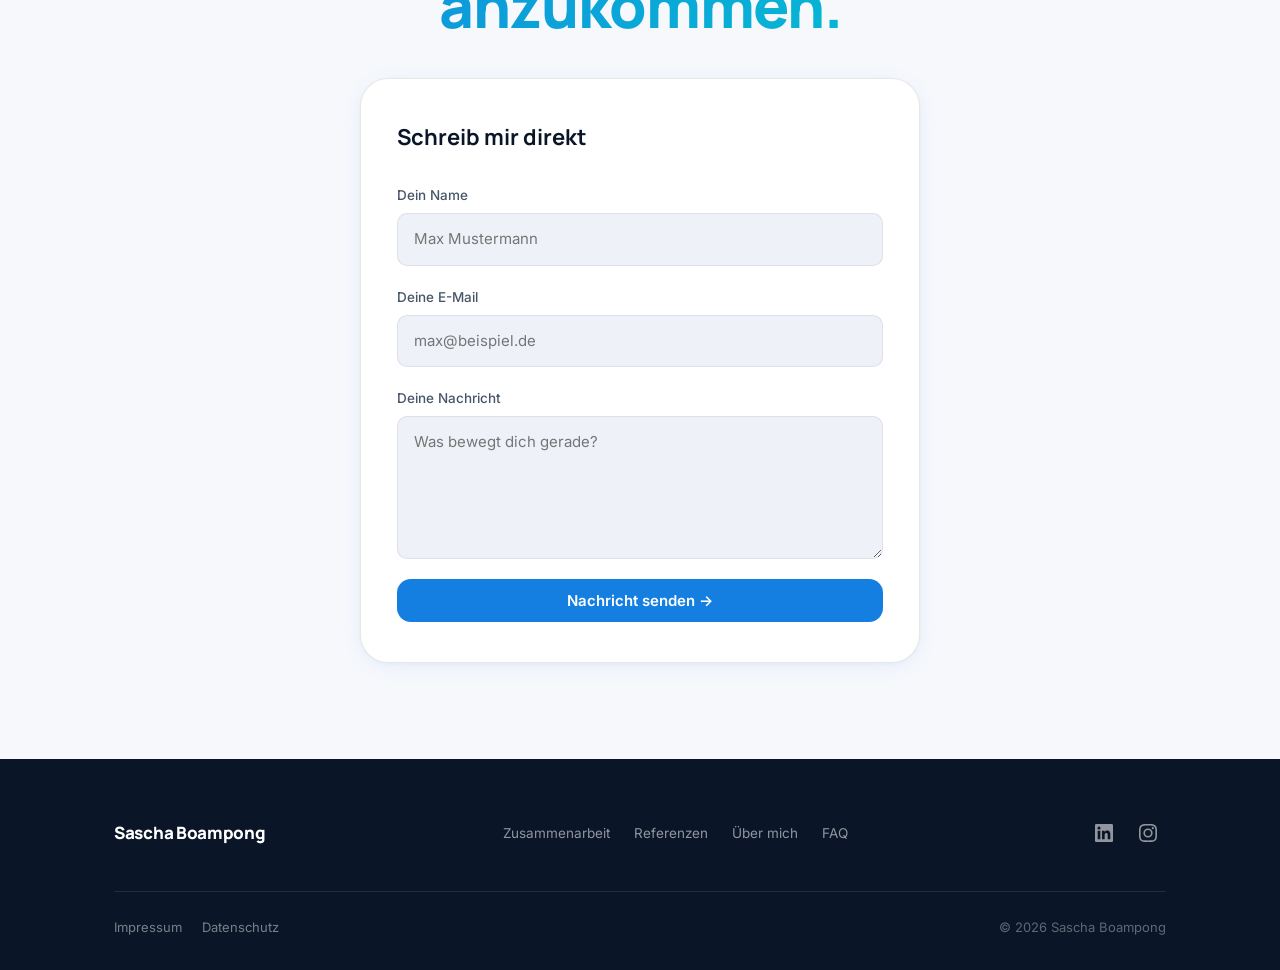
==== commit 4cbf7362: "v2: merge Über-mich+Track-Record, clean nav, add social links, mailto fallback" ====
--- a/index.html
+++ b/index.html
@@ -20,7 +20,6 @@
         <a href="#mein-weg" class="nav__link">Zusammenarbeit</a>
         <a href="#referenzen" class="nav__link">Referenzen</a>
         <a href="#ueber-mich" class="nav__link">Über mich</a>
-        <a href="#track-record" class="nav__link">Track Record</a>
         <a href="#faq" class="nav__link">FAQ</a>
         <a href="#kontakt" class="nav__link nav__link--cta btn btn--primary">Lass uns reden</a>
       </nav>
@@ -33,7 +32,6 @@
       <a href="#mein-weg" class="nav__mobile-link">Zusammenarbeit</a>
       <a href="#referenzen" class="nav__mobile-link">Referenzen</a>
       <a href="#ueber-mich" class="nav__mobile-link">Über mich</a>
-      <a href="#track-record" class="nav__mobile-link">Track Record</a>
       <a href="#faq" class="nav__mobile-link">FAQ</a>
       <a href="#kontakt" class="nav__mobile-link nav__mobile-link--cta">Lass uns reden</a>
     </div>
@@ -61,7 +59,7 @@
         </div>
         <div class="hero__photo-wrap reveal hero__photo-anim">
           <div class="hero__photo">
-<img
+            <img
               src="assets/sascha-portrait.jpg"
               alt="Sascha Boampong – Unternehmer und Begleiter"
               class="hero__img"
@@ -74,7 +72,7 @@
       </div>
     </section>
 
-    <!-- ===== 2 · MEIN WEG (3 Spalten) ===== -->
+    <!-- ===== 2 · ZUSAMMENARBEIT (3 Spalten) ===== -->
     <section class="section section--alt" id="mein-weg">
       <div class="container">
         <div class="section-label reveal">— MEIN WEG</div>
@@ -152,24 +150,24 @@
       </div>
     </section>
 
-    <!-- ===== 4 · WAS MICH BEWEGT (Über mich) ===== -->
+    <!-- ===== 4 · ÜBER MICH (zusammengeführt) ===== -->
     <section class="section section--alt" id="ueber-mich">
       <div class="container">
-        <div class="section-label reveal">— WAS MICH BEWEGT</div>
-        <h2 class="section-title reveal reveal-2">Über mich.</h2>
+        <div class="section-label reveal">— ÜBER MICH</div>
+        <h2 class="section-title reveal reveal-2">Kein Coach, sondern Unternehmer und Begleiter.</h2>
         <div class="about__grid">
           <div class="about__text">
-            <p class="body-text reveal reveal-3">Bevor ich Unternehmer wurde, war ich bei Feuerwehr und Rettungsdienst. Jahrelang unter Hochdruck, als Einsatzleiter Entscheidungen treffen, Menschen durch Extremsituationen begleiten. Unternehmertum ist für mich auch so eine Extremsituation – und die Fähigkeit, dabei einen kühlen Kopf zu bewahren, hat mich von Anfang an begleitet.</p>
-            <p class="body-text reveal reveal-3">Ich habe selbst gebraucht, was ich heute anbiete. Ich war getrieben, konnte kaum noch abschalten, habe nur noch ans Business gedacht. Und obwohl ich Dinge umgesetzt habe, von denen ich vorher nur hätte träumen können, stellte sich keine Zufriedenheit ein. Irgendwann habe ich verstanden: Das Eigentliche ist die innere Arbeit. Nicht an der Oberfläche, sondern unterhalb des bewussten Verstandes. Genau die hat mich dahin gebracht, wo ich heute stehe – erfolgreich zu sein und es auch genießen zu können.</p>
-            <p class="body-text reveal reveal-3">Ich hatte schon immer die Fähigkeit, in Menschen etwas zu sehen, das sie selbst nicht sehen – das sie sich nicht einmal im Traum für möglich halten. Mit den Techniken, mit denen ich arbeite, bekommen wir Zugang zu Ressourcen, die in uns schlummern. Für mich sind es die Selbstständigen und Unternehmer, die die Welt wirklich verändern. Und nichts liegt mir mehr am Herzen, als genau diese Menschen zu begleiten.</p>
-            <p class="body-text reveal reveal-3">Privat bin ich Papa einer Tochter und lebe auf dem Land an der Ostsee – aus der Großstadthektik geflohen. Ich liebe Spaziergänge in der Natur, gute Bücher, gutes Essen und das unaufgeregte Leben. Nach all den Jahren mit Action und Adrenalin genieße ich, dass das Leben auch leise schön sein darf.</p>
+            <p class="body-text reveal reveal-3">Bevor ich Unternehmer wurde, war ich bei Feuerwehr und Rettungsdienst – jahrelang unter Hochdruck, als Einsatzleiter, Menschen durch Extremsituationen begleitend. Unternehmertum ist für mich auch so eine Extremsituation. Einen kühlen Kopf zu bewahren, hat mich von Anfang an begleitet.</p>
+            <p class="body-text reveal reveal-3">Ich habe selbst gebraucht, was ich heute anbiete. Ich war getrieben, konnte kaum abschalten – und obwohl ich Dinge erreichte, von denen ich nur hätte träumen können, stellte sich keine Zufriedenheit ein. Irgendwann verstand ich: Das Eigentliche ist die innere Arbeit, unterhalb des Verstandes. Genau sie hat mich dahin gebracht, wo ich heute stehe – erfolgreich zu sein und es auch zu genießen.</p>
+            <p class="body-text reveal reveal-3">Ich bin in erster Linie Unternehmer und durchlebe jeden Tag noch das, was viele durchleben. Ich habe mehrere Online-Unternehmen aufgebaut, einige mit Millionenumsätzen. Ich weiß, wie es ist, aus dem Nichts etwas zu erschaffen und daraus ein Unternehmen mit Verantwortung für Menschen zu bauen. Genau deshalb liebe ich diese Arbeit – weil ich Unternehmertum liebe und die Menschen dahinter.</p>
+            <p class="body-text reveal reveal-3">Privat bin ich Papa einer Tochter und lebe auf dem Land an der Ostsee. Ich liebe die Natur, gute Bücher, gutes Essen und das unaufgeregte Leben. Nach Jahren voller Action genieße ich, dass das Leben auch leise schön sein darf.</p>
             <div class="reveal reveal-4">
               <a href="#kontakt" class="btn btn--primary">Lass uns reden</a>
             </div>
           </div>
           <div class="about__photo-wrap reveal">
             <div class="about__photo">
-<img
+              <img
                 src="assets/sascha-profil.jpg"
                 alt="Sascha Boampong"
                 class="about__img"
@@ -180,17 +178,8 @@
             </div>
           </div>
         </div>
-      </div>
-    </section>
-
-    <!-- ===== 5 · KEIN COACH, SONDERN UNTERNEHMER (Track Record) ===== -->
-    <section class="section" id="track-record">
-      <div class="container">
-        <div class="section-label reveal">— HINTERGRUND</div>
-        <h2 class="section-title reveal reveal-2">Kein Coach, sondern Unternehmer und Begleiter.</h2>
-        <div class="track-record reveal reveal-3">
-          <p class="body-text body-text--large">Ich bin nicht irgendein Coach, der etwas erzählt. Ich bin in erster Linie Unternehmer – und durchlebe jeden Tag noch das, was viele durchleben. Ich habe mehrere Online-Unternehmen gegründet, einige davon mit Millionenumsätzen: mit dem <strong>Digitale Nomaden Podcast</strong> einen der erfolgreichsten Business-Podcasts Deutschlands mitgegründet, mit dem <strong>Freiheitspaket</strong> Deutschlands größte Sammlung von Online-Kursen und E-Books, und mit der <strong>Online Sales Academy</strong> Deutschlands größte staatlich zertifizierte Ausbildung für Online-Vertrieb aufgebaut. Ich weiß, wie es ist, aus dem Nichts etwas zu erschaffen, visionär zu sein, daraus ein Unternehmen mit Verantwortung für Menschen zu bauen. Genau deshalb liebe ich diese Arbeit – weil ich Unternehmertum liebe und die Menschen dahinter.</p>
-        </div>
+
+        <!-- Unternehmen -->
         <h3 class="milestones-title reveal reveal-3">Unternehmen, die ich aufgebaut habe</h3>
         <div class="milestones reveal reveal-4">
           <div class="milestone">
@@ -229,8 +218,8 @@
       </div>
     </section>
 
-    <!-- ===== 6 · FAQ ===== -->
-    <section class="section section--alt" id="faq">
+    <!-- ===== 5 · FAQ ===== -->
+    <section class="section" id="faq">
       <div class="container">
         <div class="section-label reveal">— FAQ</div>
         <h2 class="section-title reveal reveal-2">Fragen, die mir immer wieder gestellt werden.</h2>
@@ -291,15 +280,15 @@
       </div>
     </section>
 
-    <!-- ===== 7 · ABSCHLUSS-CTA ===== -->
-    <section class="section cta-section" id="kontakt">
+    <!-- ===== 6 · ABSCHLUSS-CTA + KONTAKTFORMULAR ===== -->
+    <section class="section section--alt cta-section" id="kontakt">
       <div class="container cta-section__inner">
         <h2 class="cta-section__headline reveal">
           Im Außen gewachsen.<br>
           <span class="text-gradient">Zeit, im Innen anzukommen.</span>
         </h2>
         <!-- Kontaktformular -->
-        <div class="contact-form reveal reveal-3" id="kontaktformular">
+        <div class="contact-form reveal reveal-2" id="kontaktformular">
           <h3 class="contact-form__title">Schreib mir direkt</h3>
           <form class="form" id="kontakt-form" name="kontakt" method="POST" action="/kontakt">
             <div class="form__group">
@@ -333,16 +322,13 @@
           <a href="#mein-weg" class="footer__link">Zusammenarbeit</a>
           <a href="#referenzen" class="footer__link">Referenzen</a>
           <a href="#ueber-mich" class="footer__link">Über mich</a>
-          <a href="#track-record" class="footer__link">Track Record</a>
           <a href="#faq" class="footer__link">FAQ</a>
         </nav>
         <div class="footer__social">
-          <!-- LinkedIn Placeholder -->
-          <a href="#" class="footer__social-link" aria-label="LinkedIn" title="LinkedIn">
+          <a href="https://www.linkedin.com/in/saschaboampong/" class="footer__social-link" aria-label="LinkedIn" title="LinkedIn" target="_blank" rel="noopener">
             <svg width="18" height="18" viewBox="0 0 24 24" fill="currentColor" aria-hidden="true"><path d="M20.447 20.452h-3.554v-5.569c0-1.328-.027-3.037-1.852-3.037-1.853 0-2.136 1.445-2.136 2.939v5.667H9.351V9h3.414v1.561h.046c.477-.9 1.637-1.85 3.37-1.85 3.601 0 4.267 2.37 4.267 5.455v6.286zM5.337 7.433a2.062 2.062 0 0 1-2.063-2.065 2.064 2.064 0 1 1 2.063 2.065zm1.782 13.019H3.555V9h3.564v11.452zM22.225 0H1.771C.792 0 0 .774 0 1.729v20.542C0 23.227.792 24 1.771 24h20.451C23.2 24 24 23.227 24 22.271V1.729C24 .774 23.2 0 22.222 0h.003z"/></svg>
           </a>
-          <!-- Instagram Placeholder -->
-          <a href="#" class="footer__social-link" aria-label="Instagram" title="Instagram">
+          <a href="https://www.instagram.com/saschaboampong/" class="footer__social-link" aria-label="Instagram" title="Instagram" target="_blank" rel="noopener">
             <svg width="18" height="18" viewBox="0 0 24 24" fill="currentColor" aria-hidden="true"><path d="M12 2.163c3.204 0 3.584.012 4.85.07 3.252.148 4.771 1.691 4.919 4.919.058 1.265.069 1.645.069 4.849 0 3.205-.012 3.584-.069 4.849-.149 3.225-1.664 4.771-4.919 4.919-1.266.058-1.644.07-4.85.07-3.204 0-3.584-.012-4.849-.07-3.26-.149-4.771-1.699-4.919-4.92-.058-1.265-.07-1.644-.07-4.849 0-3.204.013-3.583.07-4.849.149-3.227 1.664-4.771 4.919-4.919 1.266-.057 1.645-.069 4.849-.069zm0-2.163c-3.259 0-3.667.014-4.947.072-4.358.2-6.78 2.618-6.98 6.98-.059 1.281-.073 1.689-.073 4.948 0 3.259.014 3.668.072 4.948.2 4.358 2.618 6.78 6.98 6.98 1.281.058 1.689.072 4.948.072 3.259 0 3.668-.014 4.948-.072 4.354-.2 6.782-2.618 6.979-6.98.059-1.28.073-1.689.073-4.948 0-3.259-.014-3.667-.072-4.947-.196-4.354-2.617-6.78-6.979-6.98-1.281-.059-1.69-.073-4.949-.073zm0 5.838a6.162 6.162 0 1 0 0 12.324 6.162 6.162 0 0 0 0-12.324zM12 16a4 4 0 1 1 0-8 4 4 0 0 1 0 8zm6.406-11.845a1.44 1.44 0 1 0 0 2.881 1.44 1.44 0 0 0 0-2.881z"/></svg>
           </a>
         </div>
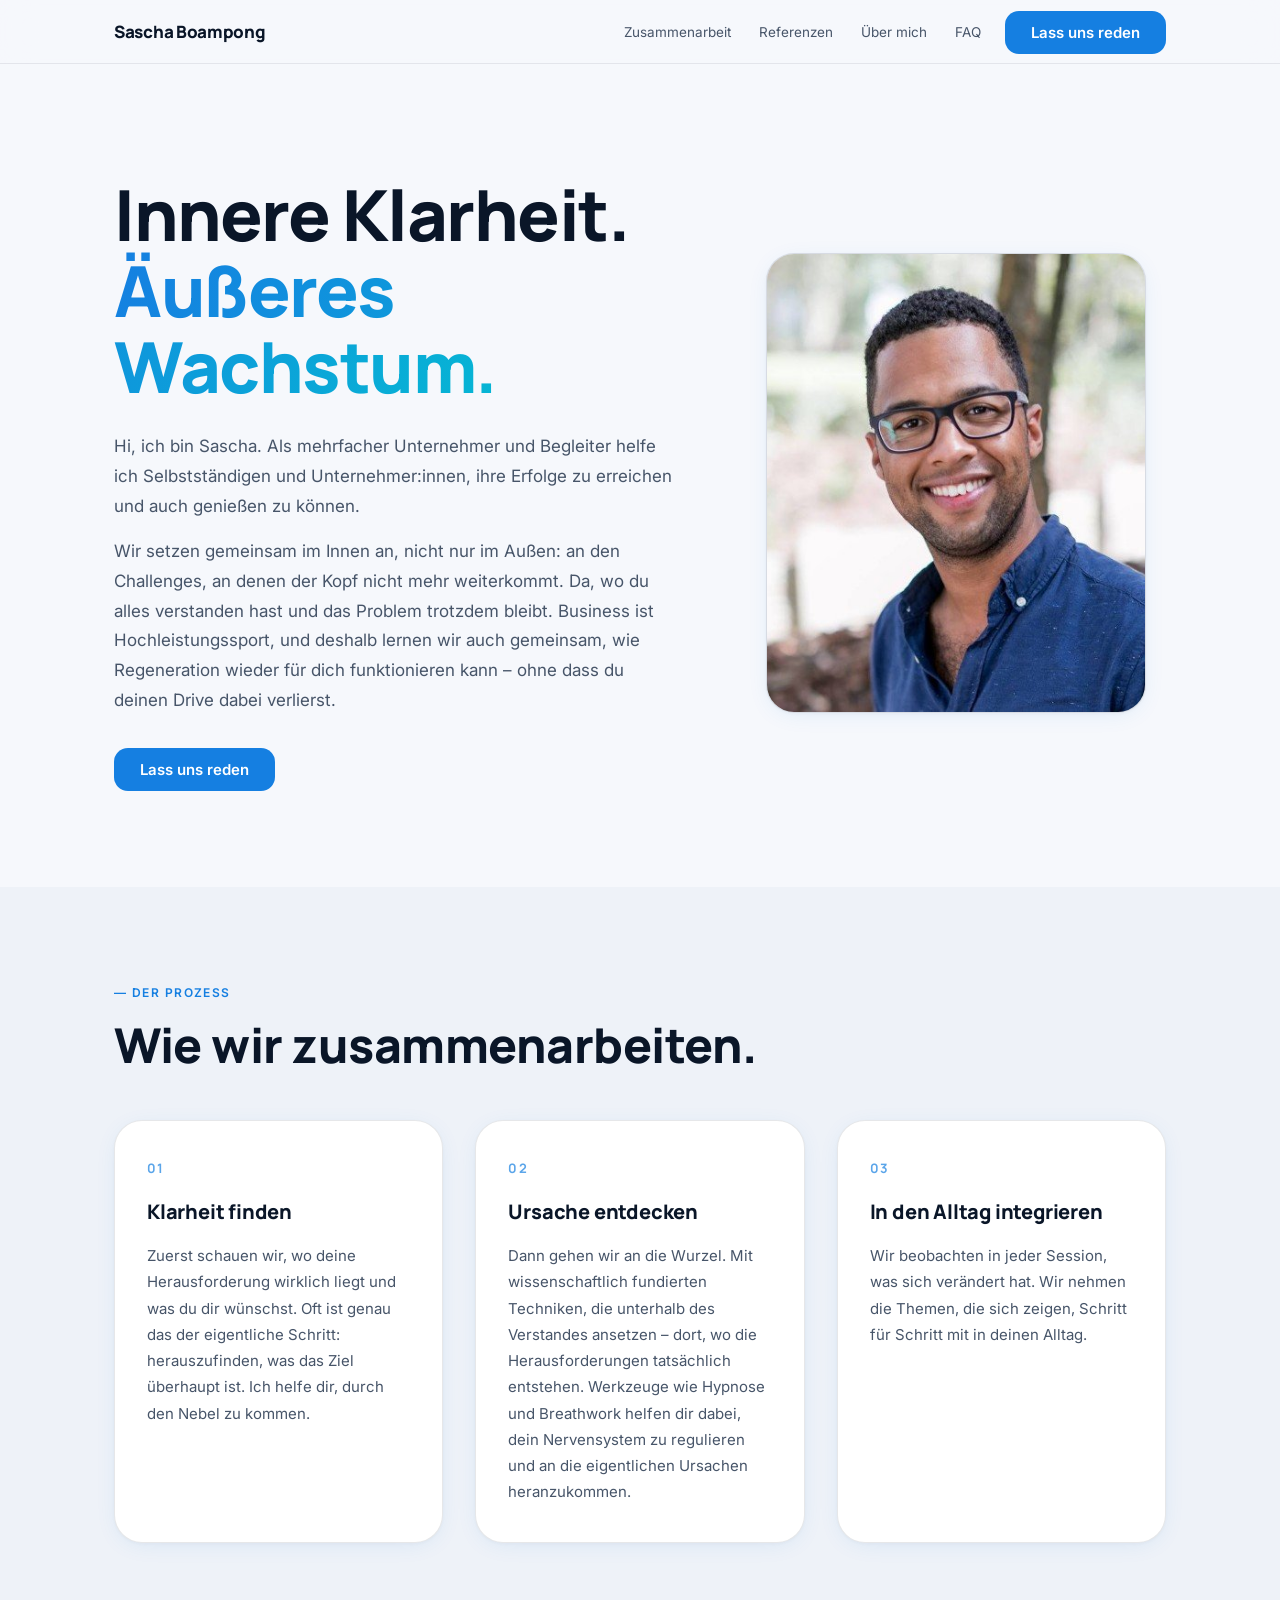
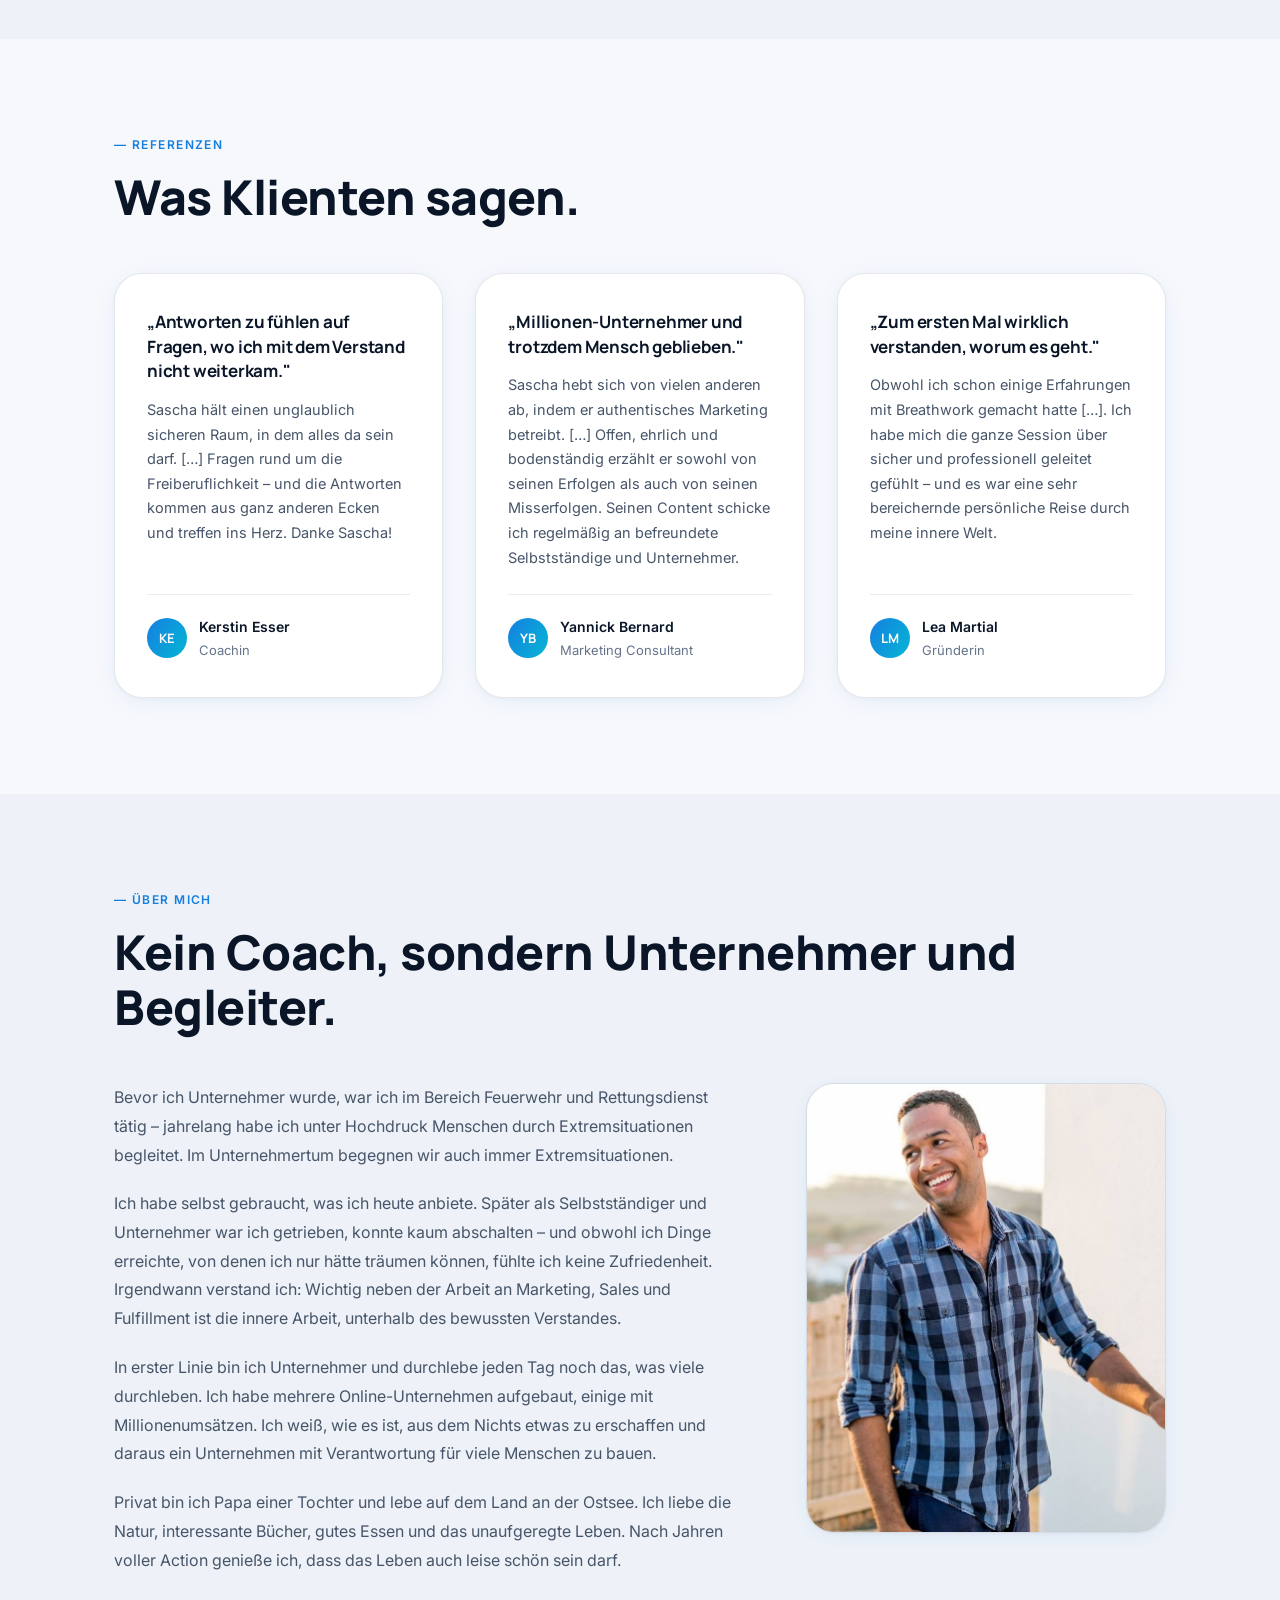
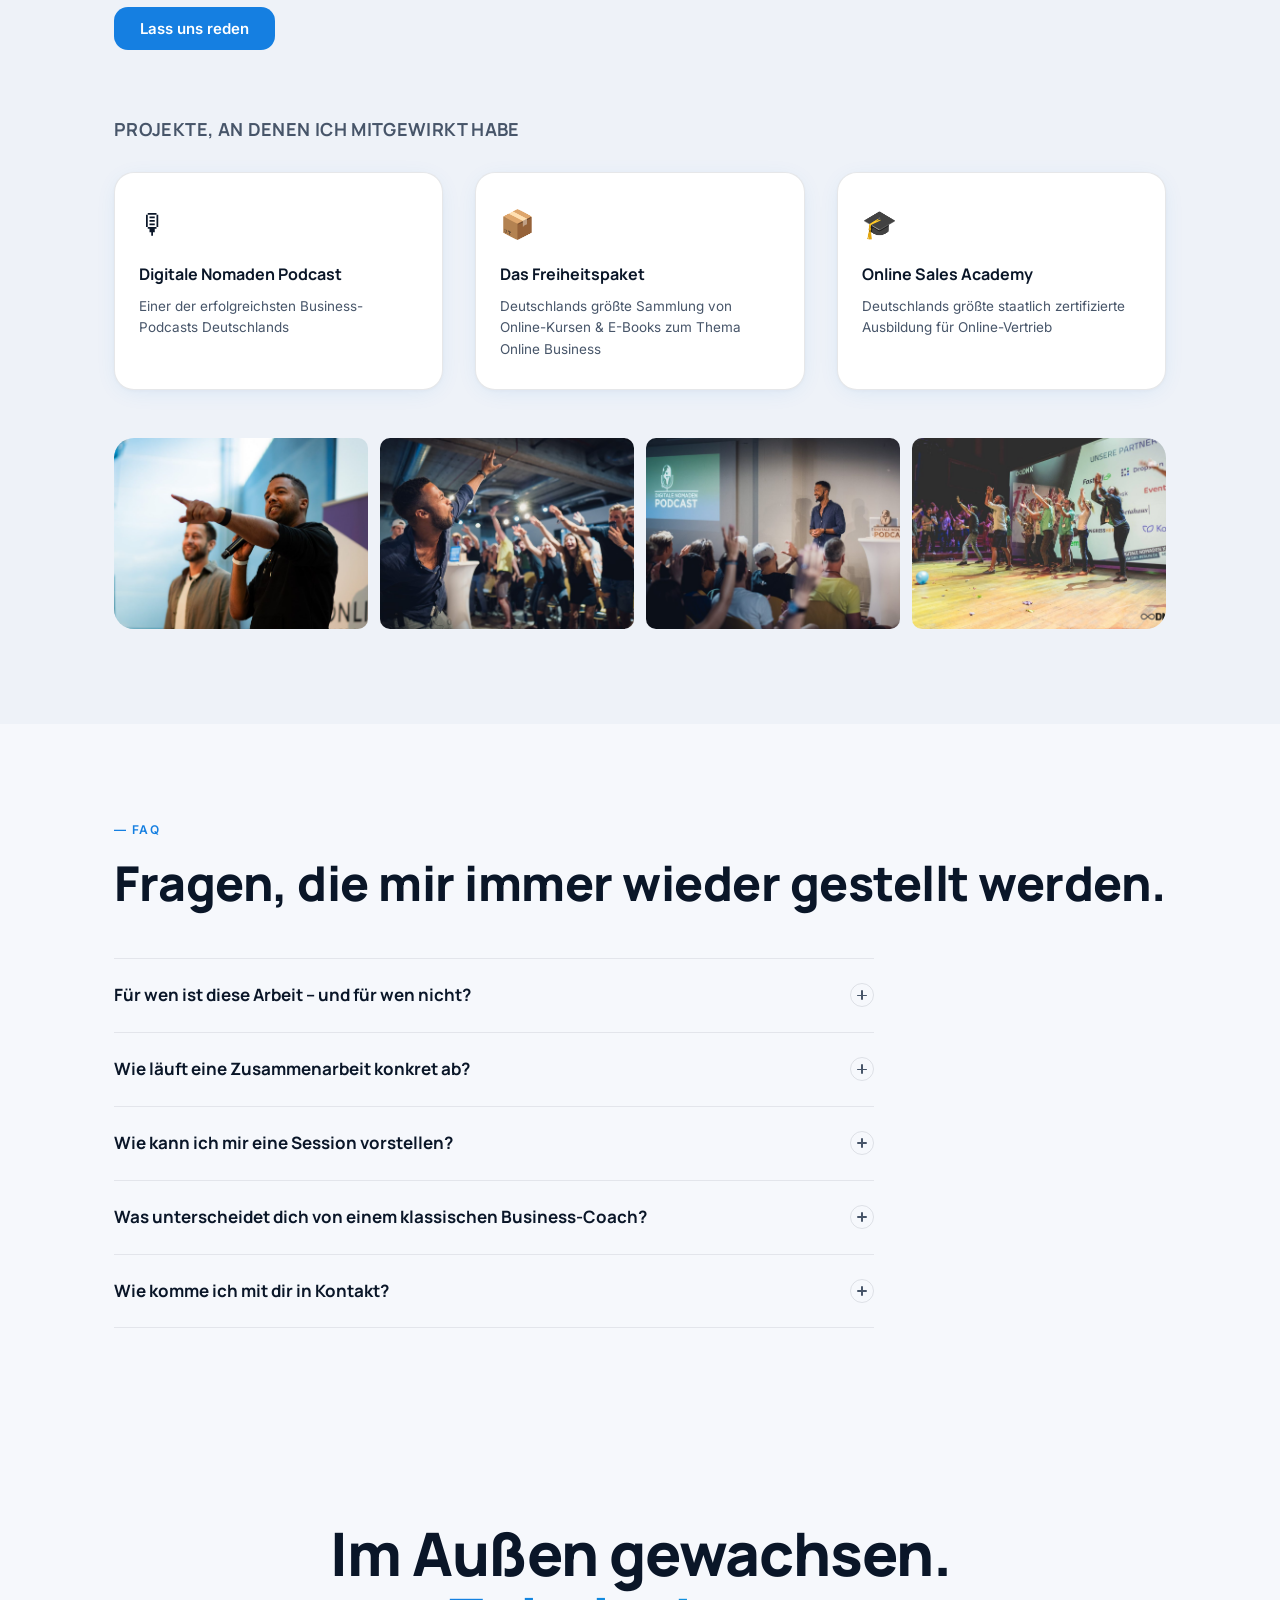
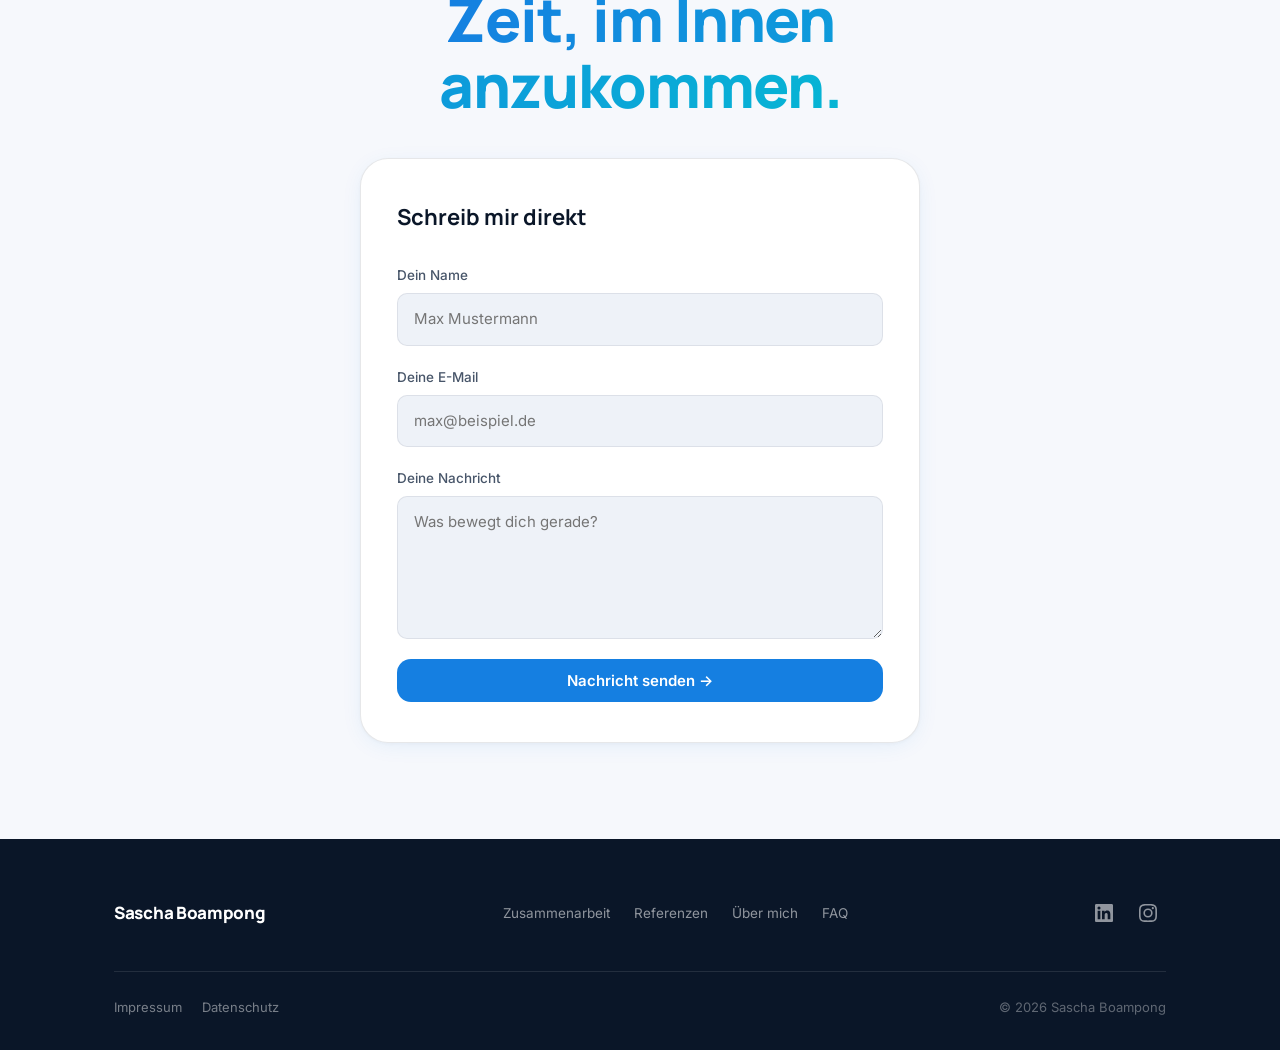
==== commit 2df9b3fe: "v3: update all texts, fix layout spacing and uniform gallery grid" ====
--- a/index.html
+++ b/index.html
@@ -48,10 +48,10 @@
             <span class="text-gradient">Äußeres Wachstum.</span>
           </h1>
           <p class="hero__text reveal reveal-2">
-            Ich bin Sascha Boampong, Unternehmer. Als mehrfacher Gründer und Begleiter helfe ich Selbstständigen und Unternehmern, ihren Erfolg zu erreichen – und ihn dann auch zu genießen.
+            Hi, ich bin Sascha. Als mehrfacher Unternehmer und Begleiter helfe ich Selbstständigen und Unternehmer:innen, ihre Erfolge zu erreichen und auch genießen zu können.
           </p>
           <p class="hero__text reveal reveal-3">
-            Wir setzen im Innen an, nicht im Außen: an den Herausforderungen, an denen der Kopf nicht mehr weiterkommt. Da, wo du alles verstanden hast und das Problem trotzdem bleibt. Business ist Hochleistungssport – dazu gehört auch, abzuschalten und zu regenerieren.
+            Wir setzen gemeinsam im Innen an, nicht nur im Außen: an den Challenges, an denen der Kopf nicht mehr weiterkommt. Da, wo du alles verstanden hast und das Problem trotzdem bleibt. Business ist Hochleistungssport, und deshalb lernen wir auch gemeinsam, wie Regeneration wieder für dich funktionieren kann – ohne dass du deinen Drive dabei verlierst.
           </p>
           <div class="hero__actions reveal reveal-4">
             <a href="#kontakt" class="btn btn--primary">Lass uns reden</a>
@@ -75,8 +75,8 @@
     <!-- ===== 2 · ZUSAMMENARBEIT (3 Spalten) ===== -->
     <section class="section section--alt" id="mein-weg">
       <div class="container">
-        <div class="section-label reveal">— MEIN WEG</div>
-        <h2 class="section-title reveal reveal-2">Wie wir arbeiten.</h2>
+        <div class="section-label reveal">— DER PROZESS</div>
+        <h2 class="section-title reveal reveal-2">Wie wir zusammenarbeiten.</h2>
         <div class="three-col reveal reveal-3">
           <div class="card">
             <div class="card__number">01</div>
@@ -86,12 +86,12 @@
           <div class="card">
             <div class="card__number">02</div>
             <h3 class="card__title">Ursache entdecken</h3>
-            <p class="card__text">Dann gehen wir an die Wurzel. Mit Mentaltechniken, die unterhalb des Verstandes ansetzen – dort, wo die Herausforderungen tatsächlich entstehen. Werkzeuge wie Hypnose und Breathwork helfen, dein Nervensystem zu regulieren und an die eigentlichen Ursachen heranzukommen.</p>
+            <p class="card__text">Dann gehen wir an die Wurzel. Mit wissenschaftlich fundierten Techniken, die unterhalb des Verstandes ansetzen – dort, wo die Herausforderungen tatsächlich entstehen. Werkzeuge wie Hypnose und Breathwork helfen dir dabei, dein Nervensystem zu regulieren und an die eigentlichen Ursachen heranzukommen.</p>
           </div>
           <div class="card">
             <div class="card__number">03</div>
             <h3 class="card__title">In den Alltag integrieren</h3>
-            <p class="card__text">Dann beobachten wir, was sich verändert. Wir nehmen die Themen, die sich zeigen, Schritt für Schritt mit in deinen Alltag. So näherst du dich deinem Ziel iterativ – nicht in einem großen Sprung, sondern in echten, tragfähigen Schritten.</p>
+            <p class="card__text">Wir beobachten in jeder Session, was sich verändert hat. Wir nehmen die Themen, die sich zeigen, Schritt für Schritt mit in deinen Alltag.</p>
           </div>
         </div>
       </div>
@@ -157,10 +157,10 @@
         <h2 class="section-title reveal reveal-2">Kein Coach, sondern Unternehmer und Begleiter.</h2>
         <div class="about__grid">
           <div class="about__text">
-            <p class="body-text reveal reveal-3">Bevor ich Unternehmer wurde, war ich bei Feuerwehr und Rettungsdienst – jahrelang unter Hochdruck, als Einsatzleiter, Menschen durch Extremsituationen begleitend. Unternehmertum ist für mich auch so eine Extremsituation. Einen kühlen Kopf zu bewahren, hat mich von Anfang an begleitet.</p>
-            <p class="body-text reveal reveal-3">Ich habe selbst gebraucht, was ich heute anbiete. Ich war getrieben, konnte kaum abschalten – und obwohl ich Dinge erreichte, von denen ich nur hätte träumen können, stellte sich keine Zufriedenheit ein. Irgendwann verstand ich: Das Eigentliche ist die innere Arbeit, unterhalb des Verstandes. Genau sie hat mich dahin gebracht, wo ich heute stehe – erfolgreich zu sein und es auch zu genießen.</p>
-            <p class="body-text reveal reveal-3">Ich bin in erster Linie Unternehmer und durchlebe jeden Tag noch das, was viele durchleben. Ich habe mehrere Online-Unternehmen aufgebaut, einige mit Millionenumsätzen. Ich weiß, wie es ist, aus dem Nichts etwas zu erschaffen und daraus ein Unternehmen mit Verantwortung für Menschen zu bauen. Genau deshalb liebe ich diese Arbeit – weil ich Unternehmertum liebe und die Menschen dahinter.</p>
-            <p class="body-text reveal reveal-3">Privat bin ich Papa einer Tochter und lebe auf dem Land an der Ostsee. Ich liebe die Natur, gute Bücher, gutes Essen und das unaufgeregte Leben. Nach Jahren voller Action genieße ich, dass das Leben auch leise schön sein darf.</p>
+            <p class="body-text reveal reveal-3">Bevor ich Unternehmer wurde, war ich im Bereich Feuerwehr und Rettungsdienst tätig – jahrelang habe ich unter Hochdruck Menschen durch Extremsituationen begleitet. Im Unternehmertum begegnen wir auch immer Extremsituationen.</p>
+            <p class="body-text reveal reveal-3">Ich habe selbst gebraucht, was ich heute anbiete. Später als Selbstständiger und Unternehmer war ich getrieben, konnte kaum abschalten – und obwohl ich Dinge erreichte, von denen ich nur hätte träumen können, fühlte ich keine Zufriedenheit. Irgendwann verstand ich: Wichtig neben der Arbeit an Marketing, Sales und Fulfillment ist die innere Arbeit, unterhalb des bewussten Verstandes.</p>
+            <p class="body-text reveal reveal-3">In erster Linie bin ich Unternehmer und durchlebe jeden Tag noch das, was viele durchleben. Ich habe mehrere Online-Unternehmen aufgebaut, einige mit Millionenumsätzen. Ich weiß, wie es ist, aus dem Nichts etwas zu erschaffen und daraus ein Unternehmen mit Verantwortung für viele Menschen zu bauen.</p>
+            <p class="body-text reveal reveal-3">Privat bin ich Papa einer Tochter und lebe auf dem Land an der Ostsee. Ich liebe die Natur, interessante Bücher, gutes Essen und das unaufgeregte Leben. Nach Jahren voller Action genieße ich, dass das Leben auch leise schön sein darf.</p>
             <div class="reveal reveal-4">
               <a href="#kontakt" class="btn btn--primary">Lass uns reden</a>
             </div>
@@ -180,7 +180,7 @@
         </div>
 
         <!-- Unternehmen -->
-        <h3 class="milestones-title reveal reveal-3">Unternehmen, die ich aufgebaut habe</h3>
+        <h3 class="milestones-title reveal reveal-3">Projekte, an denen ich mitgewirkt habe</h3>
         <div class="milestones reveal reveal-4">
           <div class="milestone">
             <div class="milestone__icon">🎙</div>
@@ -189,8 +189,8 @@
           </div>
           <div class="milestone">
             <div class="milestone__icon">📦</div>
-            <div class="milestone__label">Freiheitspaket</div>
-            <div class="milestone__desc">Deutschlands größte Sammlung von Online-Kursen &amp; E-Books</div>
+            <div class="milestone__label">Das Freiheitspaket</div>
+            <div class="milestone__desc">Deutschlands größte Sammlung von Online-Kursen &amp; E-Books zum Thema Online Business</div>
           </div>
           <div class="milestone">
             <div class="milestone__icon">🎓</div>
@@ -232,7 +232,7 @@
             </summary>
             <div class="faq__answer">
               <p>Für Selbstständige und Unternehmer:innen, die weiter wachsen wollen – aber nicht länger auf Kosten von Gesundheit und Leben. Menschen, die getrieben sind, kaum noch abschalten können und sich fragen: „Ich habe so viel erreicht – warum kann ich es nicht genießen?" Oder die ein Problem im Außen schon verstanden haben und mit dem Verstand trotzdem nicht weiterkommen.</p>
-              <p>Worum es nicht geht: einfach den Fuß vom Gas zu nehmen. Es geht nicht ums Weniger, sondern darum, erfolgreich zu wachsen und dabei wieder bei sich anzukommen.</p>
+              <p>Worum es nicht geht: einfach den Fuß vom Gas zu nehmen. Es geht nicht ums Weniger, sondern darum, erfolgreich zu wachsen und dabei wieder bei sich anzukommen und sich zu erinnern, warum man mal gestartet ist.</p>
             </div>
           </details>
 
@@ -262,7 +262,7 @@
               <span class="faq__icon" aria-hidden="true"></span>
             </summary>
             <div class="faq__answer">
-              <p>Ehrlich gesagt tue ich mich mit dem Wort „Coach" schwer – zu viele Instagram-Marketing-Bros haben es in Verruf gebracht. Ich bin in erster Linie selbst Unternehmer und begleite Selbstständige und Unternehmer:innen auf dem Weg in ihr Innenleben. Das ist wohl der Hauptunterschied. Ich lehne Geld, Erfolg und Wachstum nicht ab – im Gegenteil, ich habe selbst weiterhin unternehmerischen Drive. Ich verbinde die unternehmerische Arbeit mit der inneren. Es geht nicht darum, deinen Funnel zu ändern, sondern an die Wurzel zu gehen und dort nachhaltige Veränderung zu schaffen.</p>
+              <p>Ehrlich gesagt tue ich mich mit dem Wort „Coach" schwer – zu viele Instagram-Marketer haben es in Verruf gebracht. Ich bin in erster Linie selbst Unternehmer und begleite Selbstständige und Unternehmer:innen auf dem Weg in ihr Innenleben. Das ist wohl der Hauptunterschied. Ich lehne Geld, Erfolg und Wachstum nicht ab – ganz im Gegenteil, ich habe selbst weiterhin unternehmerischen Drive. Ich verbinde die unternehmerische Arbeit mit Inner Work. Es geht nicht darum, deinen Funnel zu ändern, sondern an die Wurzel deiner Herausforderung zu gehen und dort nachhaltige Veränderung zu schaffen.</p>
             </div>
           </details>
 
@@ -272,7 +272,7 @@
               <span class="faq__icon" aria-hidden="true"></span>
             </summary>
             <div class="faq__answer">
-              <p>Am einfachsten über das Kontaktformular. Dann melde ich mich persönlich, und wir lernen uns ganz unverbindlich kennen. Du sprichst nicht mit einem Team oder einem Setter, sondern direkt mit mir – ein echtes Gespräch über das, was dich gerade bewegt, kein Verkaufstermin.</p>
+              <p>Am einfachsten über das Kontaktformular. Dann melde ich mich persönlich, und wir lernen uns ganz unverbindlich kennen. Du sprichst nicht mit einem Team oder einem Setter, sondern direkt mit mir über das, was dich gerade wirklich bewegt.</p>
             </div>
           </details>
 
@@ -325,7 +325,7 @@
           <a href="#faq" class="footer__link">FAQ</a>
         </nav>
         <div class="footer__social">
-          <a href="https://www.linkedin.com/in/saschaboampong/" class="footer__social-link" aria-label="LinkedIn" title="LinkedIn" target="_blank" rel="noopener">
+          <a href="https://www.linkedin.com/in/sascha-boampong/" class="footer__social-link" aria-label="LinkedIn" title="LinkedIn" target="_blank" rel="noopener">
             <svg width="18" height="18" viewBox="0 0 24 24" fill="currentColor" aria-hidden="true"><path d="M20.447 20.452h-3.554v-5.569c0-1.328-.027-3.037-1.852-3.037-1.853 0-2.136 1.445-2.136 2.939v5.667H9.351V9h3.414v1.561h.046c.477-.9 1.637-1.85 3.37-1.85 3.601 0 4.267 2.37 4.267 5.455v6.286zM5.337 7.433a2.062 2.062 0 0 1-2.063-2.065 2.064 2.064 0 1 1 2.063 2.065zm1.782 13.019H3.555V9h3.564v11.452zM22.225 0H1.771C.792 0 0 .774 0 1.729v20.542C0 23.227.792 24 1.771 24h20.451C23.2 24 24 23.227 24 22.271V1.729C24 .774 23.2 0 22.222 0h.003z"/></svg>
           </a>
           <a href="https://www.instagram.com/saschaboampong/" class="footer__social-link" aria-label="Instagram" title="Instagram" target="_blank" rel="noopener">
--- a/style.css
+++ b/style.css
@@ -531,6 +531,11 @@
   gap: 20px;
 }
 
+/* Spacing: Button-Abstand nach dem Text */
+.about__text .reveal:last-child {
+  margin-top: 12px;
+}
+
 .body-text {
   font-size: 16px;
   color: var(--text-secondary);
@@ -579,8 +584,8 @@
   color: var(--text-secondary);
   letter-spacing: 0.02em;
   text-transform: uppercase;
-  margin-bottom: 24px;
-  margin-top: 8px;
+  margin-bottom: 28px;
+  margin-top: 64px;
 }
 
 .milestones {
@@ -685,9 +690,10 @@
   aspect-ratio: 4/3;
 }
 
+/* Alle Fotos gleich groß – kein tall-Item mehr */
 .gallery__item--tall {
-  grid-row: span 2;
-  aspect-ratio: auto;
+  grid-row: span 1;
+  aspect-ratio: 4/3;
 }
 
 .gallery__img {
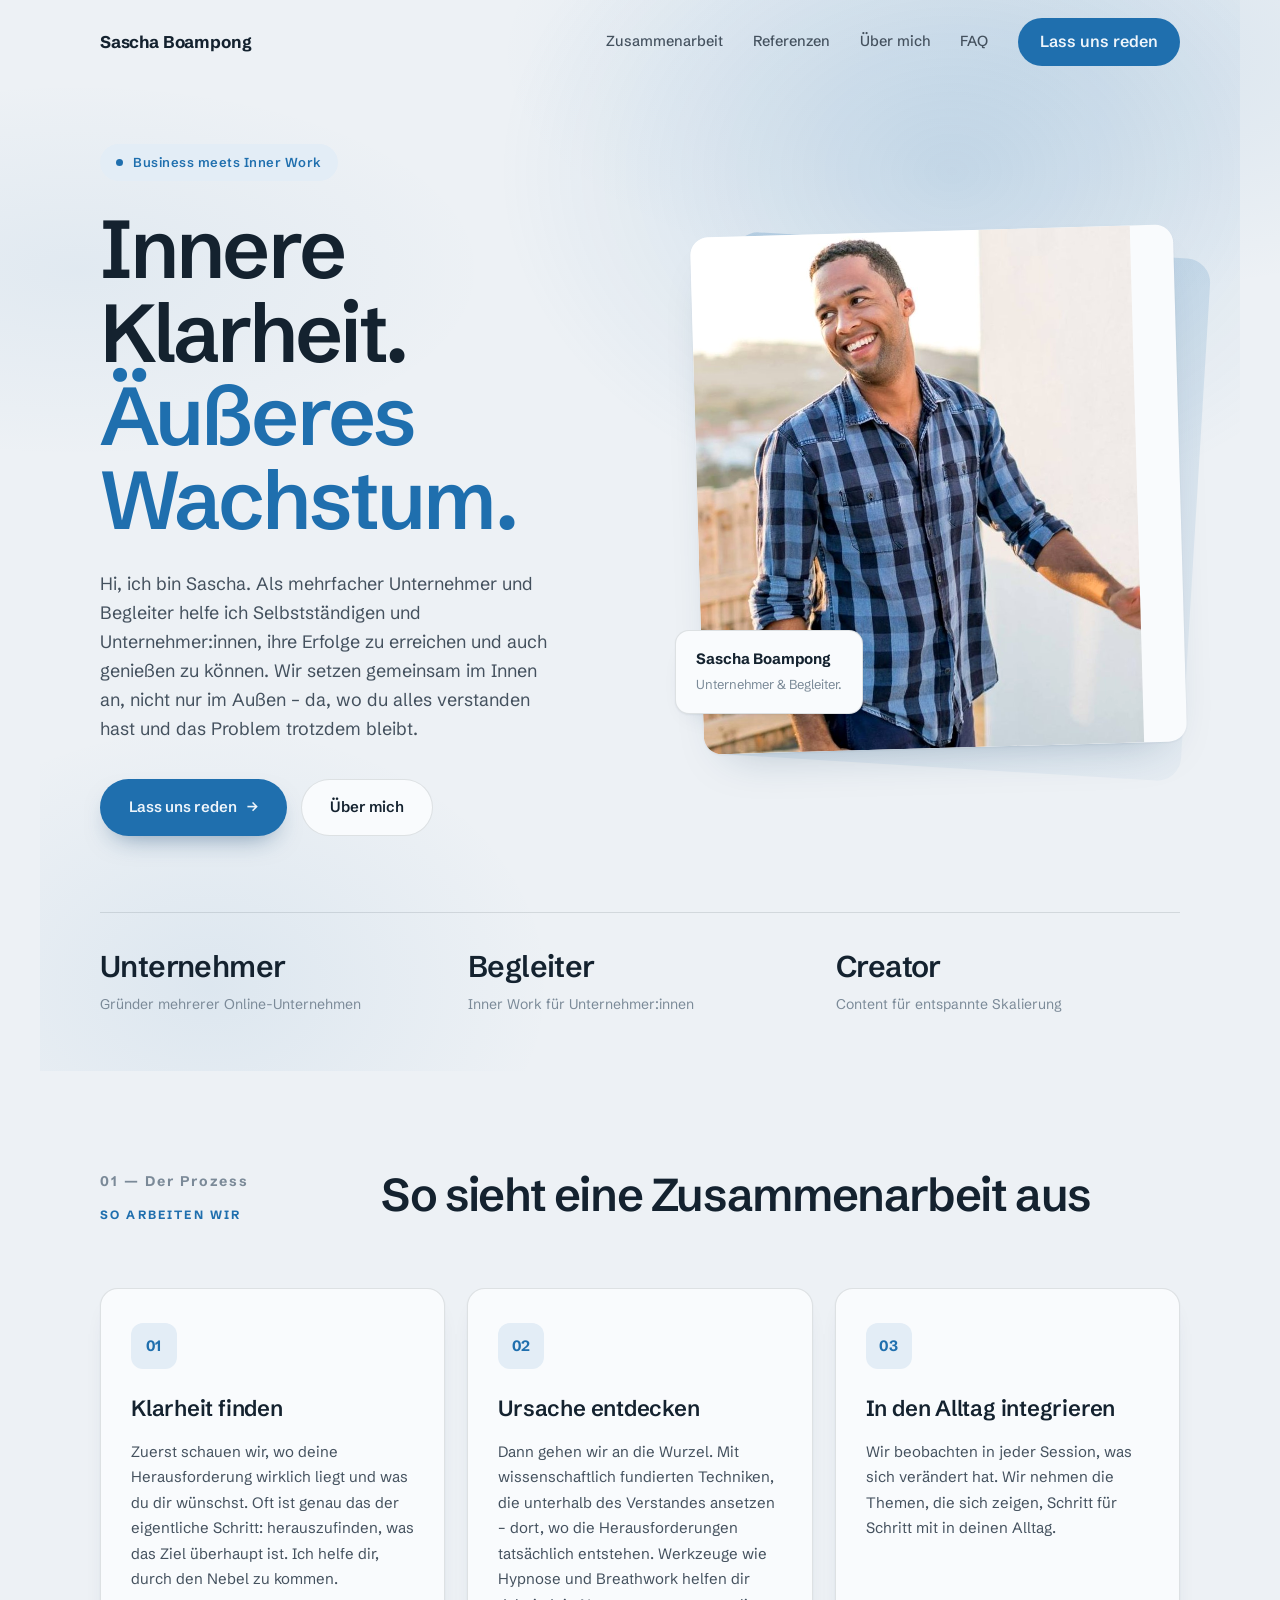
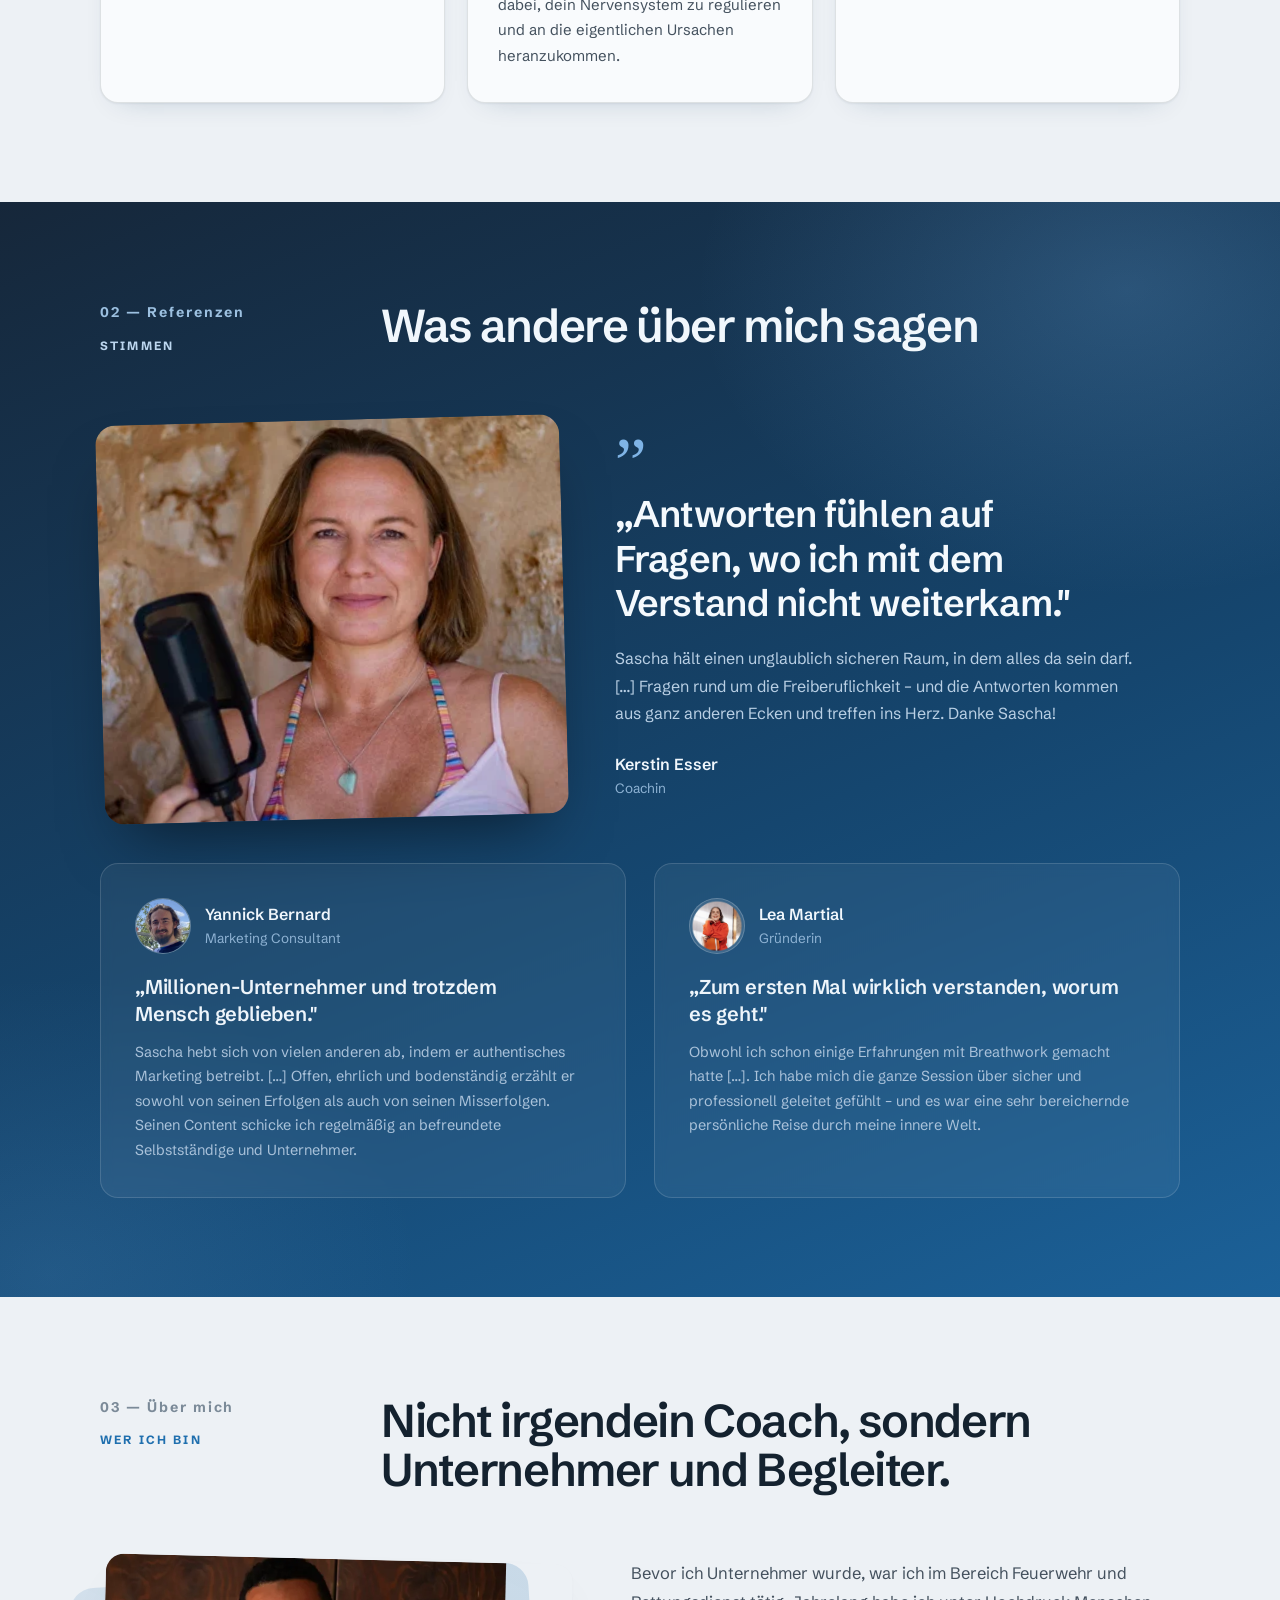
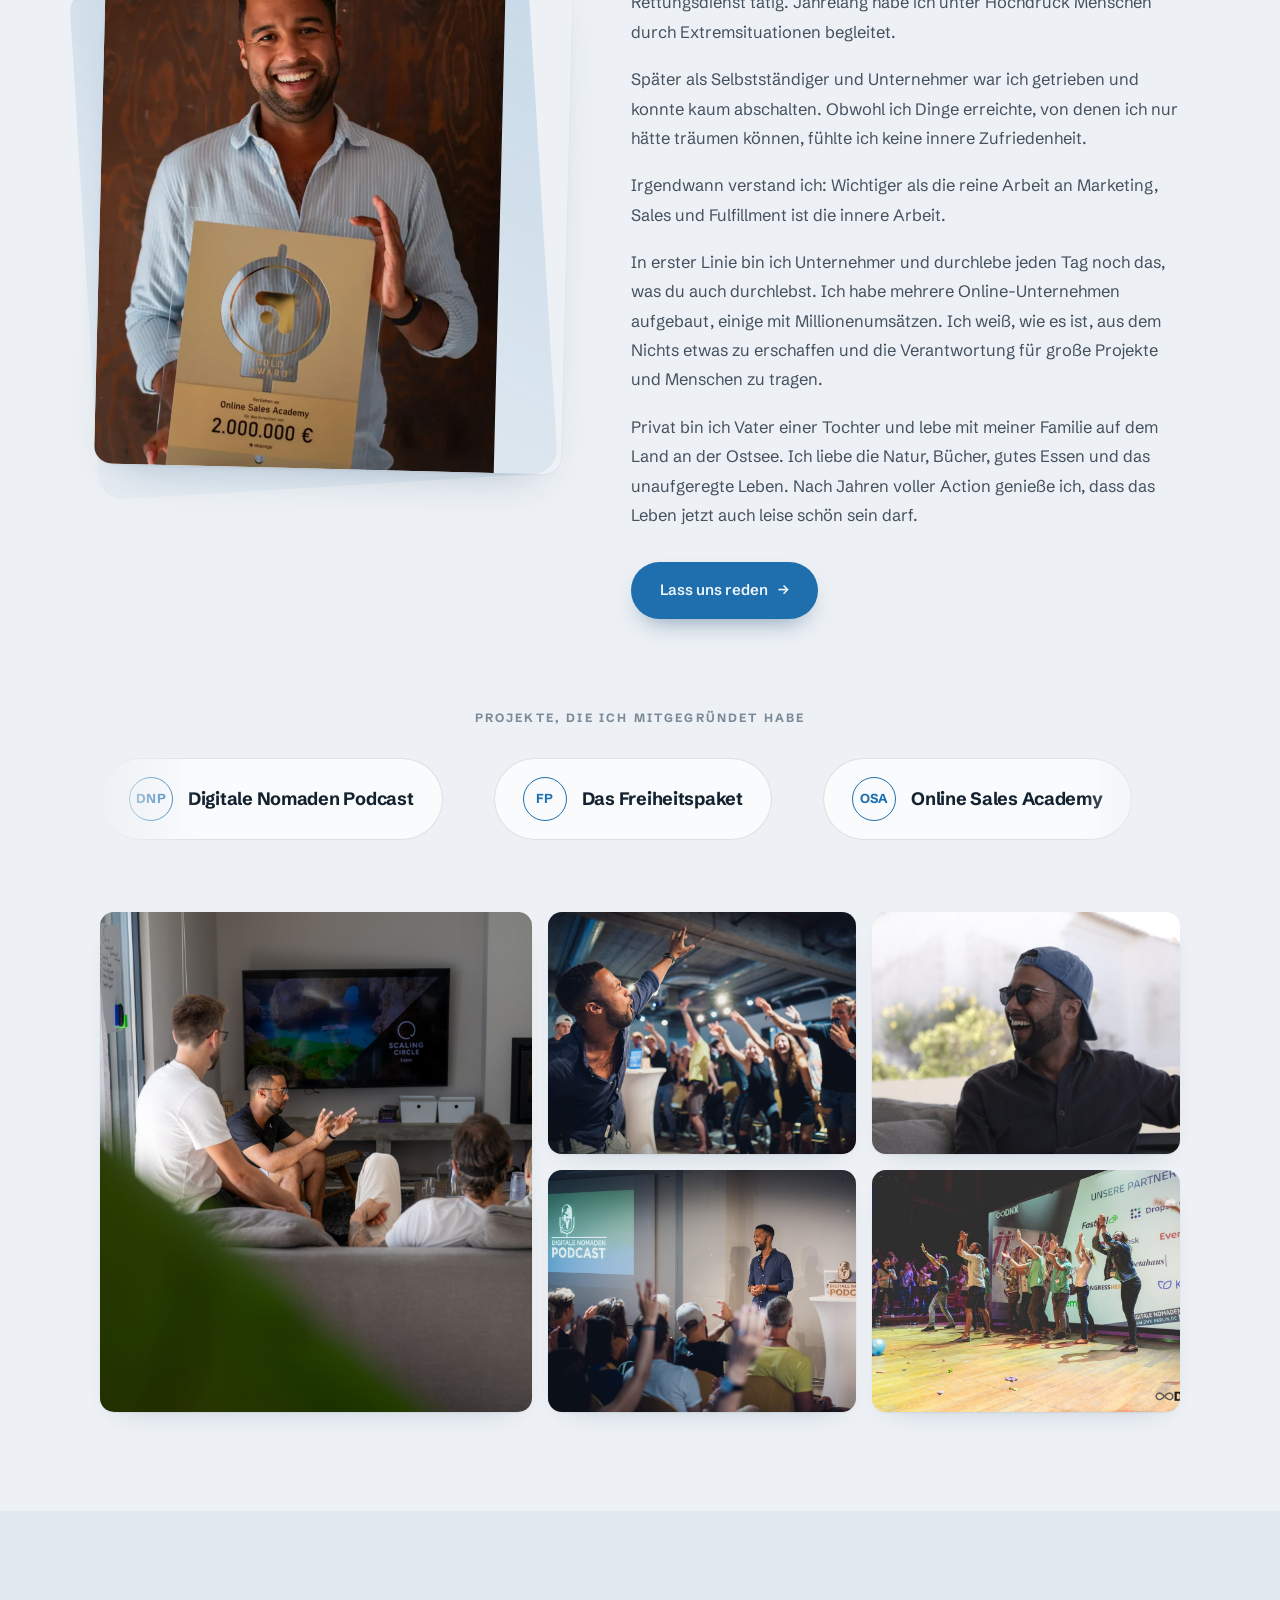
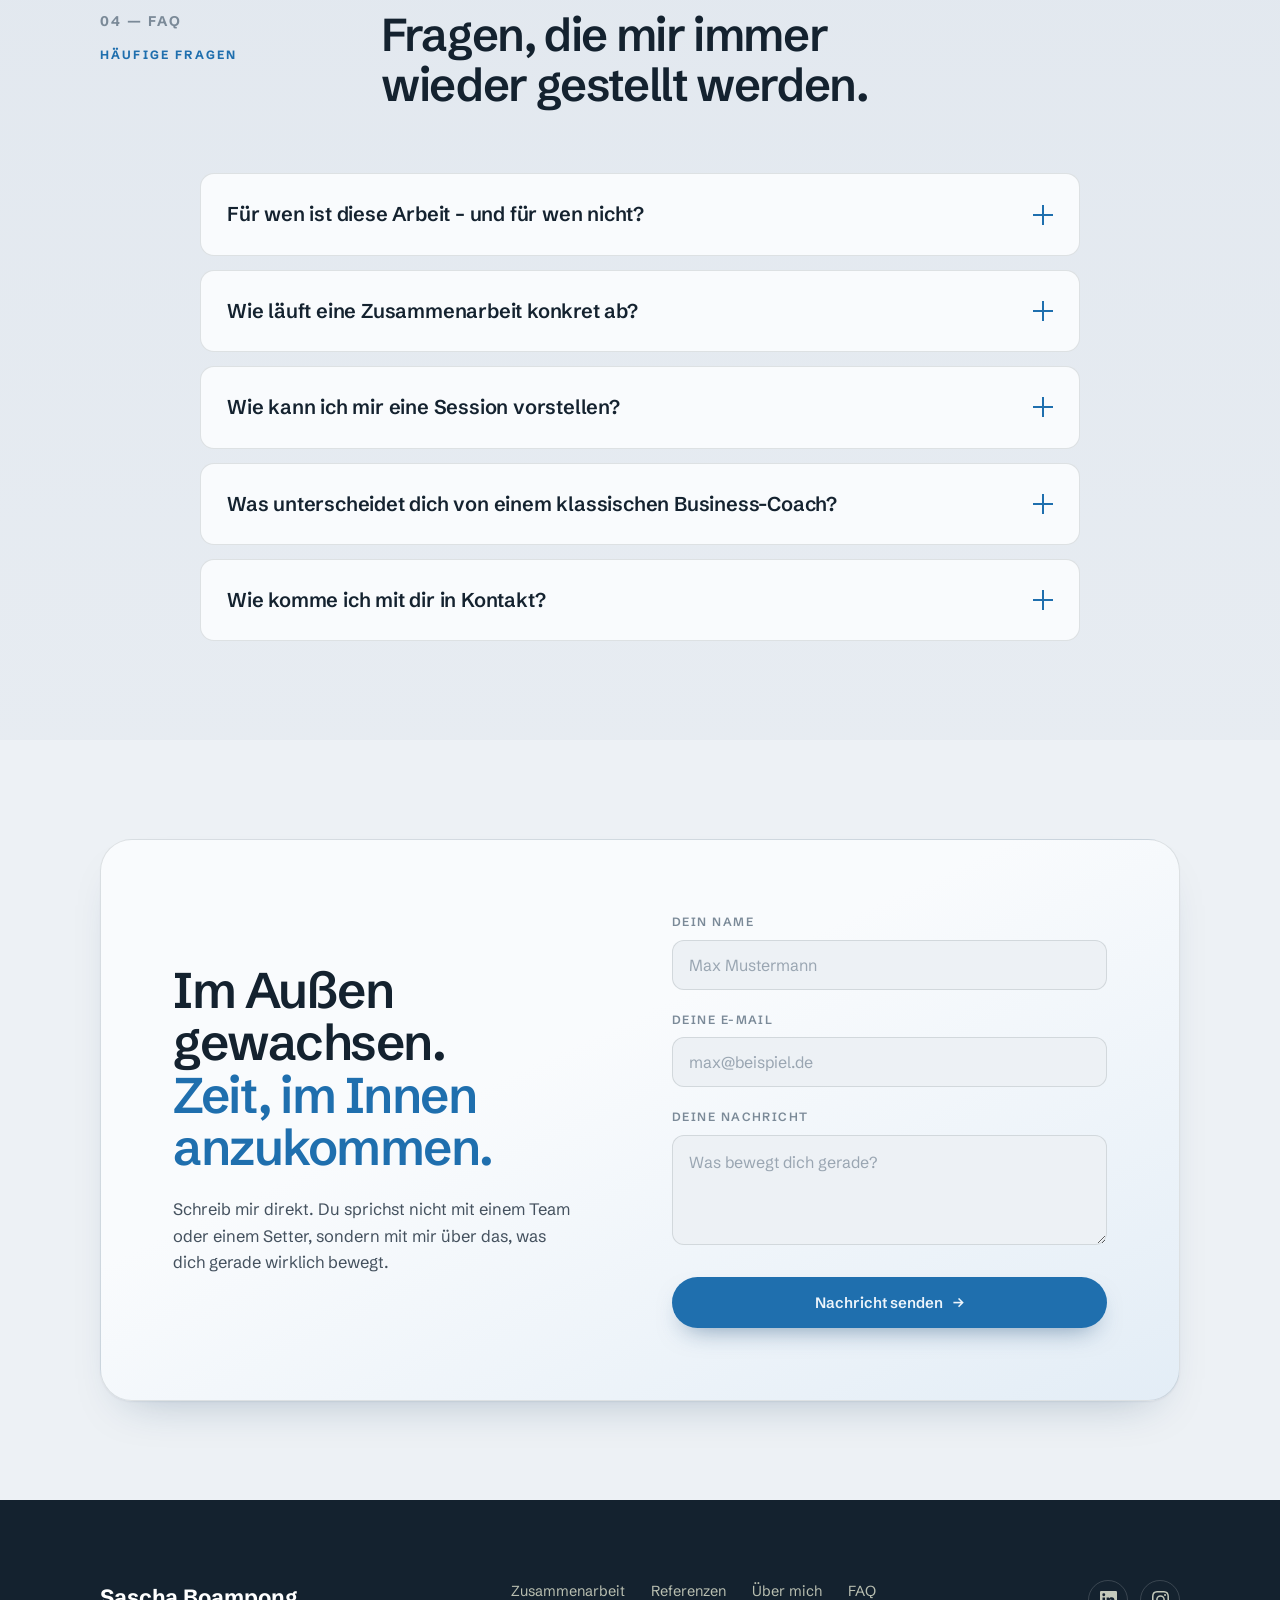
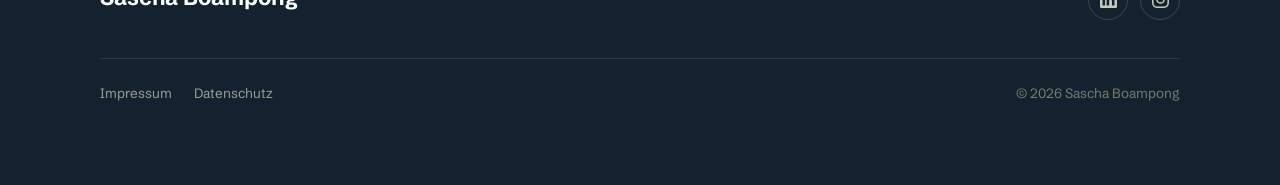
==== commit 3537148c: "Add files via upload" ====
--- a/index.html
+++ b/index.html
@@ -1,311 +1,210 @@
 <!DOCTYPE html>
-<html lang="de" class="scroll-smooth">
+<html lang="de">
 <head>
   <meta charset="UTF-8" />
   <meta name="viewport" content="width=device-width, initial-scale=1.0" />
-  <title>Sascha Boampong – Unternehmer und Begleiter</title>
-  <meta name="description" content="Ich bin Sascha Boampong, Unternehmer. Als mehrfacher Gründer und Begleiter helfe ich Selbstständigen und Unternehmern, ihren Erfolg zu erreichen – und ihn dann auch zu genießen." />
+  <title>Sascha Boampong — Geerdet · Maritim</title>
+  <meta name="description" content="Sascha Boampong, Unternehmer und Begleiter. Innere Klarheit. Äußeres Wachstum." />
+  <script>document.documentElement.className += ' js';</script>
   <link rel="preconnect" href="https://fonts.googleapis.com" />
   <link rel="preconnect" href="https://fonts.gstatic.com" crossorigin />
-  <link href="https://fonts.googleapis.com/css2?family=Inter:wght@300;400;500;600&family=Manrope:wght@700;800&display=swap" rel="stylesheet" />
-  <link rel="stylesheet" href="style.css" />
+  <link href="https://fonts.googleapis.com/css2?family=Schibsted+Grotesk:wght@400;500;600;700;800&display=swap" rel="stylesheet" />
+  <link rel="stylesheet" href="maritim.css" />
+  <script src="https://app.rybbit.io/api/script.js" data-site-id="5ec6693548c4" defer></script>
 </head>
-<body>
-
-  <!-- ===== STICKY NAVIGATION ===== -->
-  <header class="nav" id="top">
-    <div class="nav__inner container">
-      <a href="#top" class="nav__logo">Sascha Boampong</a>
+<body data-screen-label="Geerdet Maritim">
+
+  <header class="nav" data-nav>
+    <div class="nav__bar">
+      <a href="#top" class="nav__brand">Sascha Boampong</a>
       <nav class="nav__links" aria-label="Hauptnavigation">
-        <a href="#mein-weg" class="nav__link">Zusammenarbeit</a>
+        <a href="#prozess" class="nav__link">Zusammenarbeit</a>
         <a href="#referenzen" class="nav__link">Referenzen</a>
-        <a href="#ueber-mich" class="nav__link">Über mich</a>
+        <a href="#ueber" class="nav__link">Über mich</a>
         <a href="#faq" class="nav__link">FAQ</a>
-        <a href="#kontakt" class="nav__link nav__link--cta btn btn--primary">Lass uns reden</a>
+        <a href="#kontakt" class="nav__cta">Lass uns reden</a>
       </nav>
-      <button class="nav__burger" aria-label="Menü öffnen" aria-expanded="false">
-        <span></span><span></span><span></span>
-      </button>
-    </div>
-    <!-- Mobile menu -->
-    <div class="nav__mobile" id="mobile-menu" aria-hidden="true">
-      <a href="#mein-weg" class="nav__mobile-link">Zusammenarbeit</a>
-      <a href="#referenzen" class="nav__mobile-link">Referenzen</a>
-      <a href="#ueber-mich" class="nav__mobile-link">Über mich</a>
-      <a href="#faq" class="nav__mobile-link">FAQ</a>
-      <a href="#kontakt" class="nav__mobile-link nav__mobile-link--cta">Lass uns reden</a>
+      <button class="nav__burger" data-burger aria-label="Menü" aria-expanded="false"><span></span><span></span><span></span></button>
     </div>
   </header>
-
-  <main>
-
-    <!-- ===== 1 · HERO ===== -->
-    <section class="hero section" id="hero">
-      <div class="container hero__inner">
+  <div class="nav__mobile" data-menu>
+    <a href="#prozess">Zusammenarbeit</a>
+    <a href="#referenzen">Referenzen</a>
+    <a href="#ueber">Über mich</a>
+    <a href="#faq">FAQ</a>
+    <a href="#kontakt">Lass uns reden</a>
+  </div>
+
+  <main id="top">
+
+    <!-- HERO -->
+    <section class="hero wrap">
+      <div class="hero__grid">
         <div class="hero__content">
-          <h1 class="hero__headline reveal">
-            Innere Klarheit.<br>
-            <span class="text-gradient">Äußeres Wachstum.</span>
-          </h1>
-          <p class="hero__text reveal reveal-2">
-            Hi, ich bin Sascha. Als mehrfacher Unternehmer und Begleiter helfe ich Selbstständigen und Unternehmer:innen, ihre Erfolge zu erreichen und auch genießen zu können.
-          </p>
-          <p class="hero__text reveal reveal-3">
-            Wir setzen gemeinsam im Innen an, nicht nur im Außen: an den Challenges, an denen der Kopf nicht mehr weiterkommt. Da, wo du alles verstanden hast und das Problem trotzdem bleibt. Business ist Hochleistungssport, und deshalb lernen wir auch gemeinsam, wie Regeneration wieder für dich funktionieren kann – ohne dass du deinen Drive dabei verlierst.
-          </p>
-          <div class="hero__actions reveal reveal-4">
-            <a href="#kontakt" class="btn btn--primary">Lass uns reden</a>
-          </div>
-        </div>
-        <div class="hero__photo-wrap reveal hero__photo-anim">
+          <span class="hero__kicker reveal">Business meets Inner Work</span>
+          <h1 class="hero__title reveal d1">Innere Klarheit.<br /><em>Äußeres Wachstum.</em></h1>
+          <p class="hero__lead reveal d2">Hi, ich bin Sascha. Als mehrfacher Unternehmer und Begleiter helfe ich Selbstständigen und Unternehmer:innen, ihre Erfolge zu erreichen und auch genießen zu können. Wir setzen gemeinsam im Innen an, nicht nur im Außen – da, wo du alles verstanden hast und das Problem trotzdem bleibt.</p>
+          <div class="hero__actions reveal d3">
+            <a href="#kontakt" class="btn btn--solid">Lass uns reden <span class="arrow">→</span></a>
+            <a href="#ueber" class="btn btn--ghost">Über mich</a>
+          </div>
+        </div>
+        <div class="hero__figure reveal d2">
           <div class="hero__photo">
-            <img
-              src="assets/sascha-portrait.jpg"
-              alt="Sascha Boampong – Unternehmer und Begleiter"
-              class="hero__img"
-              width="420"
-              height="520"
-              loading="eager"
-            />
-          </div>
-        </div>
-      </div>
-    </section>
-
-    <!-- ===== 2 · ZUSAMMENARBEIT (3 Spalten) ===== -->
-    <section class="section section--alt" id="mein-weg">
-      <div class="container">
-        <div class="section-label reveal">— DER PROZESS</div>
-        <h2 class="section-title reveal reveal-2">Wie wir zusammenarbeiten.</h2>
-        <div class="three-col reveal reveal-3">
-          <div class="card">
-            <div class="card__number">01</div>
+            <img src="assets/sascha-profil.jpg" alt="Sascha Boampong" width="440" height="517" loading="eager" />
+          </div>
+          <div class="hero__badge">
+            <b>Sascha Boampong</b>
+            <span>Unternehmer &amp; Begleiter.</span>
+          </div>
+        </div>
+      </div>
+      <div class="hero__meta">
+        <div class="hero__meta-item reveal d1"><b>Unternehmer</b><span>Gründer mehrerer Online-Unternehmen</span></div>
+        <div class="hero__meta-item reveal d2"><b>Begleiter</b><span>Inner Work für Unternehmer:innen</span></div>
+        <div class="hero__meta-item reveal d3"><b>Creator</b><span>Content für entspannte Skalierung</span></div>
+      </div>
+    </section>
+
+    <!-- PROZESS -->
+    <section class="section" id="prozess">
+      <div class="wrap">
+        <header class="shead reveal">
+          <div class="shead__meta"><span class="shead__num">01 — Der Prozess</span><span class="eyebrow">So arbeiten wir</span></div>
+          <h2 class="shead__title">So sieht eine Zusammenarbeit aus</h2>
+        </header>
+        <div class="cards">
+          <article class="card reveal d1">
+            <div class="card__num">01</div>
             <h3 class="card__title">Klarheit finden</h3>
             <p class="card__text">Zuerst schauen wir, wo deine Herausforderung wirklich liegt und was du dir wünschst. Oft ist genau das der eigentliche Schritt: herauszufinden, was das Ziel überhaupt ist. Ich helfe dir, durch den Nebel zu kommen.</p>
-          </div>
-          <div class="card">
-            <div class="card__number">02</div>
+          </article>
+          <article class="card reveal d2">
+            <div class="card__num">02</div>
             <h3 class="card__title">Ursache entdecken</h3>
             <p class="card__text">Dann gehen wir an die Wurzel. Mit wissenschaftlich fundierten Techniken, die unterhalb des Verstandes ansetzen – dort, wo die Herausforderungen tatsächlich entstehen. Werkzeuge wie Hypnose und Breathwork helfen dir dabei, dein Nervensystem zu regulieren und an die eigentlichen Ursachen heranzukommen.</p>
-          </div>
-          <div class="card">
-            <div class="card__number">03</div>
+          </article>
+          <article class="card reveal d3">
+            <div class="card__num">03</div>
             <h3 class="card__title">In den Alltag integrieren</h3>
             <p class="card__text">Wir beobachten in jeder Session, was sich verändert hat. Wir nehmen die Themen, die sich zeigen, Schritt für Schritt mit in deinen Alltag.</p>
-          </div>
-        </div>
-      </div>
-    </section>
-
-    <!-- ===== 3 · REFERENZEN ===== -->
-    <section class="section" id="referenzen">
-      <div class="container">
-        <div class="section-label reveal">— REFERENZEN</div>
-        <h2 class="section-title reveal reveal-2">Was Klienten sagen.</h2>
-        <div class="testimonials reveal reveal-3">
-
-          <div class="testimonial">
-            <blockquote class="testimonial__quote">
-              <p class="testimonial__highlight">„Antworten zu fühlen auf Fragen, wo ich mit dem Verstand nicht weiterkam."</p>
-              <p class="testimonial__body">Sascha hält einen unglaublich sicheren Raum, in dem alles da sein darf. […] Fragen rund um die Freiberuflichkeit – und die Antworten kommen aus ganz anderen Ecken und treffen ins Herz. Danke Sascha!</p>
-            </blockquote>
-            <footer class="testimonial__footer">
-              <div class="testimonial__avatar" aria-hidden="true">KE</div>
-              <div>
-                <div class="testimonial__name">Kerstin Esser</div>
-                <div class="testimonial__role">Coachin</div>
-              </div>
-            </footer>
-          </div>
-
-          <div class="testimonial">
-            <blockquote class="testimonial__quote">
-              <p class="testimonial__highlight">„Millionen-Unternehmer und trotzdem Mensch geblieben."</p>
-              <p class="testimonial__body">Sascha hebt sich von vielen anderen ab, indem er authentisches Marketing betreibt. […] Offen, ehrlich und bodenständig erzählt er sowohl von seinen Erfolgen als auch von seinen Misserfolgen. Seinen Content schicke ich regelmäßig an befreundete Selbstständige und Unternehmer.</p>
-            </blockquote>
-            <footer class="testimonial__footer">
-              <div class="testimonial__avatar" aria-hidden="true">YB</div>
-              <div>
-                <div class="testimonial__name">Yannick Bernard</div>
-                <div class="testimonial__role">Marketing Consultant</div>
-              </div>
-            </footer>
-          </div>
-
-          <div class="testimonial">
-            <blockquote class="testimonial__quote">
-              <p class="testimonial__highlight">„Zum ersten Mal wirklich verstanden, worum es geht."</p>
-              <p class="testimonial__body">Obwohl ich schon einige Erfahrungen mit Breathwork gemacht hatte […]. Ich habe mich die ganze Session über sicher und professionell geleitet gefühlt – und es war eine sehr bereichernde persönliche Reise durch meine innere Welt.</p>
-            </blockquote>
-            <footer class="testimonial__footer">
-              <div class="testimonial__avatar" aria-hidden="true">LM</div>
-              <div>
-                <div class="testimonial__name">Lea Martial</div>
-                <div class="testimonial__role">Gründerin</div>
-              </div>
-            </footer>
-          </div>
-
-        </div>
-      </div>
-    </section>
-
-    <!-- ===== 4 · ÜBER MICH (zusammengeführt) ===== -->
-    <section class="section section--alt" id="ueber-mich">
-      <div class="container">
-        <div class="section-label reveal">— ÜBER MICH</div>
-        <h2 class="section-title reveal reveal-2">Kein Coach, sondern Unternehmer und Begleiter.</h2>
+          </article>
+        </div>
+      </div>
+    </section>
+
+    <!-- REFERENZEN -->
+    <section class="section section--testi" id="referenzen">
+      <div class="wrap">
+        <header class="shead reveal">
+          <div class="shead__meta"><span class="shead__num">02 — Referenzen</span><span class="eyebrow">Stimmen</span></div>
+          <h2 class="shead__title">Was andere über mich sagen</h2>
+        </header>
+        <div class="testi">
+          <article class="testi__feature reveal">
+            <div class="testi__media"><img src="assets/kerstin.webp" alt="Kerstin Esser" width="500" height="430" loading="lazy" /></div>
+            <div class="testi__content">
+              <div class="testi__mark">”</div>
+              <blockquote class="testi__big">„Antworten fühlen auf Fragen, wo ich mit dem Verstand nicht weiterkam."</blockquote>
+              <p class="testi__text">Sascha hält einen unglaublich sicheren Raum, in dem alles da sein darf. […] Fragen rund um die Freiberuflichkeit – und die Antworten kommen aus ganz anderen Ecken und treffen ins Herz. Danke Sascha!</p>
+              <div class="testi__who"><div><div class="testi__name">Kerstin Esser</div><div class="testi__role">Coachin</div></div></div>
+            </div>
+          </article>
+          <div class="testi__row">
+            <article class="testi__card reveal d1">
+              <div class="testi__head"><img class="testi__ava" src="assets/yannick.webp" alt="Yannick Bernard" width="56" height="56" loading="lazy" /><div><div class="testi__name">Yannick Bernard</div><div class="testi__role">Marketing Consultant</div></div></div>
+              <p class="testi__hl">„Millionen-Unternehmer und trotzdem Mensch geblieben."</p>
+              <p class="testi__sm">Sascha hebt sich von vielen anderen ab, indem er authentisches Marketing betreibt. […] Offen, ehrlich und bodenständig erzählt er sowohl von seinen Erfolgen als auch von seinen Misserfolgen. Seinen Content schicke ich regelmäßig an befreundete Selbstständige und Unternehmer.</p>
+            </article>
+            <article class="testi__card reveal d2">
+              <div class="testi__head"><img class="testi__ava" src="assets/lea.webp" alt="Lea Martial" width="56" height="56" loading="lazy" /><div><div class="testi__name">Lea Martial</div><div class="testi__role">Gründerin</div></div></div>
+              <p class="testi__hl">„Zum ersten Mal wirklich verstanden, worum es geht."</p>
+              <p class="testi__sm">Obwohl ich schon einige Erfahrungen mit Breathwork gemacht hatte […]. Ich habe mich die ganze Session über sicher und professionell geleitet gefühlt – und es war eine sehr bereichernde persönliche Reise durch meine innere Welt.</p>
+            </article>
+          </div>
+        </div>
+      </div>
+    </section>
+
+    <!-- ÜBER MICH -->
+    <section class="section" id="ueber">
+      <div class="wrap">
+        <header class="shead reveal">
+          <div class="shead__meta"><span class="shead__num">03 — Über mich</span><span class="eyebrow">Wer ich bin</span></div>
+          <h2 class="shead__title">Nicht irgendein Coach, sondern Unternehmer und Begleiter.</h2>
+        </header>
         <div class="about__grid">
+          <div class="about__figure reveal d1">
+            <div class="about__photo about__photo--award">
+              <img src="assets/sascha-award-crop.png" alt="Sascha Boampong mit dem Gold Award der Online Sales Academy" width="400" height="510" loading="lazy" />
+            </div>
+          </div>
           <div class="about__text">
-            <p class="body-text reveal reveal-3">Bevor ich Unternehmer wurde, war ich im Bereich Feuerwehr und Rettungsdienst tätig – jahrelang habe ich unter Hochdruck Menschen durch Extremsituationen begleitet. Im Unternehmertum begegnen wir auch immer Extremsituationen.</p>
-            <p class="body-text reveal reveal-3">Ich habe selbst gebraucht, was ich heute anbiete. Später als Selbstständiger und Unternehmer war ich getrieben, konnte kaum abschalten – und obwohl ich Dinge erreichte, von denen ich nur hätte träumen können, fühlte ich keine Zufriedenheit. Irgendwann verstand ich: Wichtig neben der Arbeit an Marketing, Sales und Fulfillment ist die innere Arbeit, unterhalb des bewussten Verstandes.</p>
-            <p class="body-text reveal reveal-3">In erster Linie bin ich Unternehmer und durchlebe jeden Tag noch das, was viele durchleben. Ich habe mehrere Online-Unternehmen aufgebaut, einige mit Millionenumsätzen. Ich weiß, wie es ist, aus dem Nichts etwas zu erschaffen und daraus ein Unternehmen mit Verantwortung für viele Menschen zu bauen.</p>
-            <p class="body-text reveal reveal-3">Privat bin ich Papa einer Tochter und lebe auf dem Land an der Ostsee. Ich liebe die Natur, interessante Bücher, gutes Essen und das unaufgeregte Leben. Nach Jahren voller Action genieße ich, dass das Leben auch leise schön sein darf.</p>
-            <div class="reveal reveal-4">
-              <a href="#kontakt" class="btn btn--primary">Lass uns reden</a>
+            <p class="reveal d1">Bevor ich Unternehmer wurde, war ich im Bereich Feuerwehr und Rettungsdienst tätig. Jahrelang habe ich unter Hochdruck Menschen durch Extremsituationen begleitet.</p>
+            <p class="reveal d1">Später als Selbstständiger und Unternehmer war ich getrieben und konnte kaum abschalten. Obwohl ich Dinge erreichte, von denen ich nur hätte träumen können, fühlte ich keine innere Zufriedenheit.</p>
+            <p class="reveal d1">Irgendwann verstand ich: Wichtiger als die reine Arbeit an Marketing, Sales und Fulfillment ist die innere Arbeit.</p>
+            <p class="reveal d1">In erster Linie bin ich Unternehmer und durchlebe jeden Tag noch das, was du auch durchlebst. Ich habe mehrere Online-Unternehmen aufgebaut, einige mit Millionenumsätzen. Ich weiß, wie es ist, aus dem Nichts etwas zu erschaffen und die Verantwortung für große Projekte und Menschen zu tragen.</p>
+            <p class="reveal d1">Privat bin ich Vater einer Tochter und lebe mit meiner Familie auf dem Land an der Ostsee. Ich liebe die Natur, Bücher, gutes Essen und das unaufgeregte Leben. Nach Jahren voller Action genieße ich, dass das Leben jetzt auch leise schön sein darf.</p>
+            <a href="#kontakt" class="btn btn--solid reveal d2">Lass uns reden <span class="arrow">→</span></a>
+          </div>
+        </div>
+
+        <div class="projects reveal">
+          <div class="projects__label">Projekte, die ich mitgegründet habe</div>
+          <div class="marquee">
+            <div class="marquee__track" data-marquee>
+              <div class="logo"><span class="logo__mark">DNP</span><span class="logo__name">Digitale Nomaden Podcast</span></div>
+              <div class="logo"><span class="logo__mark">FP</span><span class="logo__name">Das Freiheitspaket</span></div>
+              <div class="logo"><span class="logo__mark">OSA</span><span class="logo__name">Online Sales Academy</span></div>
+              <div class="logo"><span class="logo__mark">SC</span><span class="logo__name">Scaling Circle</span></div>
+              <div class="logo"><span class="logo__mark">OBP</span><span class="logo__name">Online Business Podcast</span></div>
             </div>
           </div>
-          <div class="about__photo-wrap reveal">
-            <div class="about__photo">
-              <img
-                src="assets/sascha-profil.jpg"
-                alt="Sascha Boampong"
-                class="about__img"
-                width="380"
-                height="460"
-                loading="lazy"
-              />
-            </div>
-          </div>
-        </div>
-
-        <!-- Unternehmen -->
-        <h3 class="milestones-title reveal reveal-3">Projekte, an denen ich mitgewirkt habe</h3>
-        <div class="milestones reveal reveal-4">
-          <div class="milestone">
-            <div class="milestone__icon">🎙</div>
-            <div class="milestone__label">Digitale Nomaden Podcast</div>
-            <div class="milestone__desc">Einer der erfolgreichsten Business-Podcasts Deutschlands</div>
-          </div>
-          <div class="milestone">
-            <div class="milestone__icon">📦</div>
-            <div class="milestone__label">Das Freiheitspaket</div>
-            <div class="milestone__desc">Deutschlands größte Sammlung von Online-Kursen &amp; E-Books zum Thema Online Business</div>
-          </div>
-          <div class="milestone">
-            <div class="milestone__icon">🎓</div>
-            <div class="milestone__label">Online Sales Academy</div>
-            <div class="milestone__desc">Deutschlands größte staatlich zertifizierte Ausbildung für Online-Vertrieb</div>
-          </div>
-        </div>
-
-        <!-- Bildergalerie -->
-        <div class="gallery reveal reveal-5">
-          <div class="gallery__item">
-            <img src="assets/sascha-mic.jpg" alt="Sascha Boampong auf der Bühne mit Mikrofon" loading="lazy" class="gallery__img" />
-          </div>
-          <div class="gallery__item gallery__item--tall">
-            <img src="assets/sascha-buehne-energie.jpg" alt="Sascha Boampong mit begeistertem Publikum" loading="lazy" class="gallery__img" />
-          </div>
-          <div class="gallery__item">
-            <img src="assets/sascha-buehne-podcast.jpg" alt="Sascha Boampong beim Digitale Nomaden Podcast Event" loading="lazy" class="gallery__img" />
-          </div>
-          <div class="gallery__item">
-            <img src="assets/sascha-dnx.jpg" alt="Sascha Boampong bei der DNX Konferenz" loading="lazy" class="gallery__img" />
-          </div>
-        </div>
-
-      </div>
-    </section>
-
-    <!-- ===== 5 · FAQ ===== -->
-    <section class="section" id="faq">
-      <div class="container">
-        <div class="section-label reveal">— FAQ</div>
-        <h2 class="section-title reveal reveal-2">Fragen, die mir immer wieder gestellt werden.</h2>
-        <div class="faq reveal reveal-3">
-
-          <details class="faq__item">
-            <summary class="faq__question">
-              Für wen ist diese Arbeit – und für wen nicht?
-              <span class="faq__icon" aria-hidden="true"></span>
-            </summary>
-            <div class="faq__answer">
-              <p>Für Selbstständige und Unternehmer:innen, die weiter wachsen wollen – aber nicht länger auf Kosten von Gesundheit und Leben. Menschen, die getrieben sind, kaum noch abschalten können und sich fragen: „Ich habe so viel erreicht – warum kann ich es nicht genießen?" Oder die ein Problem im Außen schon verstanden haben und mit dem Verstand trotzdem nicht weiterkommen.</p>
-              <p>Worum es nicht geht: einfach den Fuß vom Gas zu nehmen. Es geht nicht ums Weniger, sondern darum, erfolgreich zu wachsen und dabei wieder bei sich anzukommen und sich zu erinnern, warum man mal gestartet ist.</p>
-            </div>
-          </details>
-
-          <details class="faq__item">
-            <summary class="faq__question">
-              Wie läuft eine Zusammenarbeit konkret ab?
-              <span class="faq__icon" aria-hidden="true"></span>
-            </summary>
-            <div class="faq__answer">
-              <p>Du meldest dich über das Kontaktformular, und wir vereinbaren ein Kennenlernen – per Telefon oder Zoom, ganz wie es dir passt. Wir schauen gemeinsam auf dein Ziel und deine Herausforderungen und finden heraus, ob und wie wir zusammenarbeiten wollen. Danach geht es los. Die eigentliche Arbeit findet online statt.</p>
-            </div>
-          </details>
-
-          <details class="faq__item">
-            <summary class="faq__question">
-              Wie kann ich mir eine Session vorstellen?
-              <span class="faq__icon" aria-hidden="true"></span>
-            </summary>
-            <div class="faq__answer">
-              <p>Eine Standard-Session gibt es nicht. Wir schauen zuerst, mit welchem Thema du gerade hereinkommst, und dann wähle ich die Technik, die dazu passt – nicht umgekehrt. Du musst nicht zu meinen Methoden passen, die Methode passt sich dir an. Oft arbeiten wir dabei unterhalb des Verstandes: nicht nur reden, sondern dort ansetzen, wo das Problem wirklich sitzt, die Ursache lösen und das Ergebnis in deinen Alltag integrieren. Im Mittelpunkt steht immer dein Ziel – kein Schema F, in das ich dich presse.</p>
-            </div>
-          </details>
-
-          <details class="faq__item">
-            <summary class="faq__question">
-              Was unterscheidet dich von einem klassischen Business-Coach?
-              <span class="faq__icon" aria-hidden="true"></span>
-            </summary>
-            <div class="faq__answer">
-              <p>Ehrlich gesagt tue ich mich mit dem Wort „Coach" schwer – zu viele Instagram-Marketer haben es in Verruf gebracht. Ich bin in erster Linie selbst Unternehmer und begleite Selbstständige und Unternehmer:innen auf dem Weg in ihr Innenleben. Das ist wohl der Hauptunterschied. Ich lehne Geld, Erfolg und Wachstum nicht ab – ganz im Gegenteil, ich habe selbst weiterhin unternehmerischen Drive. Ich verbinde die unternehmerische Arbeit mit Inner Work. Es geht nicht darum, deinen Funnel zu ändern, sondern an die Wurzel deiner Herausforderung zu gehen und dort nachhaltige Veränderung zu schaffen.</p>
-            </div>
-          </details>
-
-          <details class="faq__item">
-            <summary class="faq__question">
-              Wie komme ich mit dir in Kontakt?
-              <span class="faq__icon" aria-hidden="true"></span>
-            </summary>
-            <div class="faq__answer">
-              <p>Am einfachsten über das Kontaktformular. Dann melde ich mich persönlich, und wir lernen uns ganz unverbindlich kennen. Du sprichst nicht mit einem Team oder einem Setter, sondern direkt mit mir über das, was dich gerade wirklich bewegt.</p>
-            </div>
-          </details>
-
-        </div>
-      </div>
-    </section>
-
-    <!-- ===== 6 · ABSCHLUSS-CTA + KONTAKTFORMULAR ===== -->
-    <section class="section section--alt cta-section" id="kontakt">
-      <div class="container cta-section__inner">
-        <h2 class="cta-section__headline reveal">
-          Im Außen gewachsen.<br>
-          <span class="text-gradient">Zeit, im Innen anzukommen.</span>
-        </h2>
-        <!-- Kontaktformular -->
-        <div class="contact-form reveal reveal-2" id="kontaktformular">
-          <h3 class="contact-form__title">Schreib mir direkt</h3>
-          <form class="form" id="kontakt-form" name="kontakt" method="POST" action="/kontakt">
-            <div class="form__group">
-              <label class="form__label" for="name">Dein Name</label>
-              <input class="form__input" type="text" id="name" name="name" placeholder="Max Mustermann" required />
-            </div>
-            <div class="form__group">
-              <label class="form__label" for="email">Deine E-Mail</label>
-              <input class="form__input" type="email" id="email" name="email" placeholder="max@beispiel.de" required />
-            </div>
-            <div class="form__group">
-              <label class="form__label" for="nachricht">Deine Nachricht</label>
-              <textarea class="form__textarea" id="nachricht" name="nachricht" rows="5" placeholder="Was bewegt dich gerade?" required></textarea>
-            </div>
-            <button type="submit" class="btn btn--primary btn--full" id="submit-btn">Nachricht senden →</button>
-            <div id="form-success" style="display:none; margin-top:16px; padding:14px 18px; background:rgba(21,127,225,0.08); border:1px solid rgba(21,127,225,0.25); border-radius:10px; color:#157fe1; font-size:15px; font-weight:500;">✓ Deine Nachricht wurde gesendet. Ich melde mich persönlich bei dir!</div>
-            <div id="form-error" style="display:none; margin-top:16px; padding:14px 18px; background:rgba(239,68,68,0.08); border:1px solid rgba(239,68,68,0.25); border-radius:10px; color:#dc2626; font-size:15px;"></div>
+        </div>
+
+        <div class="gallery reveal">
+          <figure class="big"><img src="assets/scaling-circle.jpg" alt="Sascha Boampong moderiert ein Scaling-Circle-Mastermind in Lagos" loading="lazy" /></figure>
+          <figure class="sm"><img src="assets/sascha-buehne-energie.jpg" alt="Sascha Boampong mit begeistertem Publikum auf der Bühne" loading="lazy" /></figure>
+          <figure class="sm sm--face"><img src="assets/sascha-lachen.jpg" alt="Sascha Boampong, entspannt und lachend" loading="lazy" /></figure>
+          <figure class="sm"><img src="assets/sascha-buehne-podcast.jpg" alt="Beim Digitale Nomaden Podcast Event" loading="lazy" /></figure>
+          <figure class="sm"><img src="assets/sascha-dnx.jpg" alt="Sascha Boampong bei der DNX Konferenz" loading="lazy" /></figure>
+        </div>
+      </div>
+    </section>
+
+    <!-- FAQ -->
+    <section class="section section--alt" id="faq">
+      <div class="wrap">
+        <header class="shead reveal">
+          <div class="shead__meta"><span class="shead__num">04 — FAQ</span><span class="eyebrow">Häufige Fragen</span></div>
+          <h2 class="shead__title">Fragen, die mir immer wieder gestellt werden.</h2>
+        </header>
+        <div class="faq">
+          <details class="faq__item"><summary class="faq__q">Für wen ist diese Arbeit – und für wen nicht?<span class="faq__ic"></span></summary><div class="faq__a"><p>Für Selbstständige und Unternehmer:innen, die weiter wachsen wollen – aber nicht länger auf Kosten von Gesundheit und Leben. Menschen, die getrieben sind, kaum noch abschalten können und sich fragen: „Ich habe so viel erreicht – warum kann ich es nicht genießen?" Oder die ein Problem im Außen schon verstanden haben und mit dem Verstand trotzdem nicht weiterkommen.</p><p>Worum es nicht geht: einfach den Fuß vom Gas zu nehmen. Es geht nicht ums Weniger, sondern darum, erfolgreich zu wachsen und dabei wieder bei sich anzukommen und sich zu erinnern, warum man mal gestartet ist.</p></div></details>
+          <details class="faq__item"><summary class="faq__q">Wie läuft eine Zusammenarbeit konkret ab?<span class="faq__ic"></span></summary><div class="faq__a"><p>Du meldest dich über das Kontaktformular, und wir vereinbaren ein Kennenlernen – per Telefon oder Zoom, ganz wie es dir passt. Wir schauen gemeinsam auf dein Ziel und deine Herausforderungen und finden heraus, ob und wie wir zusammenarbeiten wollen. Danach geht es los. Die eigentliche Arbeit findet online statt.</p></div></details>
+          <details class="faq__item"><summary class="faq__q">Wie kann ich mir eine Session vorstellen?<span class="faq__ic"></span></summary><div class="faq__a"><p>Eine Standard-Session gibt es nicht. Wir schauen zuerst, mit welchem Thema du gerade hereinkommst, und dann wähle ich die Technik, die dazu passt – nicht umgekehrt. Du musst nicht zu meinen Methoden passen, die Methode passt sich dir an. Oft arbeiten wir dabei unterhalb des Verstandes: nicht nur reden, sondern dort ansetzen, wo das Problem wirklich sitzt, die Ursache lösen und das Ergebnis in deinen Alltag integrieren. Im Mittelpunkt steht immer dein Ziel – kein Schema F, in das ich dich presse.</p></div></details>
+          <details class="faq__item"><summary class="faq__q">Was unterscheidet dich von einem klassischen Business-Coach?<span class="faq__ic"></span></summary><div class="faq__a"><p>Ehrlich gesagt tue ich mich mit dem Wort „Coach" schwer – zu viele Instagram-Marketer haben es in Verruf gebracht. Ich bin in erster Linie selbst Unternehmer und begleite Selbstständige und Unternehmer:innen auf dem Weg in ihr Innenleben. Das ist wohl der Hauptunterschied. Ich lehne Geld, Erfolg und Wachstum nicht ab – ganz im Gegenteil, ich habe selbst weiterhin unternehmerischen Drive. Ich verbinde die unternehmerische Arbeit mit Inner Work. Es geht nicht darum, deinen Funnel zu ändern, sondern an die Wurzel deiner Herausforderung zu gehen und dort nachhaltige Veränderung zu schaffen.</p></div></details>
+          <details class="faq__item"><summary class="faq__q">Wie komme ich mit dir in Kontakt?<span class="faq__ic"></span></summary><div class="faq__a"><p>Am einfachsten über das Kontaktformular. Dann melde ich mich persönlich, und wir lernen uns ganz unverbindlich kennen. Du sprichst nicht mit einem Team oder einem Setter, sondern direkt mit mir über das, was dich gerade wirklich bewegt.</p></div></details>
+        </div>
+      </div>
+    </section>
+
+    <!-- KONTAKT -->
+    <section class="section" id="kontakt">
+      <div class="wrap">
+        <div class="contact__panel reveal">
+          <div class="contact__intro">
+            <h2 class="contact__title">Im Außen gewachsen. <em>Zeit, im Innen anzukommen.</em></h2>
+            <p class="contact__sub">Schreib mir direkt. Du sprichst nicht mit einem Team oder einem Setter, sondern mit mir über das, was dich gerade wirklich bewegt.</p>
+          </div>
+          <form class="form" data-form data-access-key="ec78bc60-e349-4be2-aea1-a9e792f29b79">
+            <div class="field"><label for="name">Dein Name</label><input type="text" id="name" name="name" placeholder="Max Mustermann" required /></div>
+            <div class="field"><label for="email">Deine E-Mail</label><input type="email" id="email" name="email" placeholder="max@beispiel.de" required /></div>
+            <div class="field"><label for="nachricht">Deine Nachricht</label><textarea id="nachricht" name="nachricht" placeholder="Was bewegt dich gerade?" required></textarea></div>
+            <input type="checkbox" name="botcheck" tabindex="-1" autocomplete="off" style="position:absolute;left:-9999px;opacity:0" aria-hidden="true" />
+            <button type="submit" class="btn btn--solid">Nachricht senden <span class="arrow">→</span></button>
+            <p class="form__ok" data-success>✓ Deine Nachricht wurde gesendet. Ich melde mich persönlich bei dir.</p>
+            <p class="form__err" data-error></p>
           </form>
         </div>
       </div>
@@ -313,36 +212,28 @@
 
   </main>
 
-  <!-- ===== FOOTER ===== -->
   <footer class="footer">
-    <div class="container footer__inner">
+    <div class="wrap">
       <div class="footer__top">
-        <a href="#top" class="footer__logo">Sascha Boampong</a>
-        <nav class="footer__nav" aria-label="Footer-Navigation">
-          <a href="#mein-weg" class="footer__link">Zusammenarbeit</a>
-          <a href="#referenzen" class="footer__link">Referenzen</a>
-          <a href="#ueber-mich" class="footer__link">Über mich</a>
-          <a href="#faq" class="footer__link">FAQ</a>
+        <a href="#top" class="footer__brand">Sascha Boampong</a>
+        <nav class="footer__nav" aria-label="Footer">
+          <a href="#prozess">Zusammenarbeit</a>
+          <a href="#referenzen">Referenzen</a>
+          <a href="#ueber">Über mich</a>
+          <a href="#faq">FAQ</a>
         </nav>
         <div class="footer__social">
-          <a href="https://www.linkedin.com/in/sascha-boampong/" class="footer__social-link" aria-label="LinkedIn" title="LinkedIn" target="_blank" rel="noopener">
-            <svg width="18" height="18" viewBox="0 0 24 24" fill="currentColor" aria-hidden="true"><path d="M20.447 20.452h-3.554v-5.569c0-1.328-.027-3.037-1.852-3.037-1.853 0-2.136 1.445-2.136 2.939v5.667H9.351V9h3.414v1.561h.046c.477-.9 1.637-1.85 3.37-1.85 3.601 0 4.267 2.37 4.267 5.455v6.286zM5.337 7.433a2.062 2.062 0 0 1-2.063-2.065 2.064 2.064 0 1 1 2.063 2.065zm1.782 13.019H3.555V9h3.564v11.452zM22.225 0H1.771C.792 0 0 .774 0 1.729v20.542C0 23.227.792 24 1.771 24h20.451C23.2 24 24 23.227 24 22.271V1.729C24 .774 23.2 0 22.222 0h.003z"/></svg>
-          </a>
-          <a href="https://www.instagram.com/saschaboampong/" class="footer__social-link" aria-label="Instagram" title="Instagram" target="_blank" rel="noopener">
-            <svg width="18" height="18" viewBox="0 0 24 24" fill="currentColor" aria-hidden="true"><path d="M12 2.163c3.204 0 3.584.012 4.85.07 3.252.148 4.771 1.691 4.919 4.919.058 1.265.069 1.645.069 4.849 0 3.205-.012 3.584-.069 4.849-.149 3.225-1.664 4.771-4.919 4.919-1.266.058-1.644.07-4.85.07-3.204 0-3.584-.012-4.849-.07-3.26-.149-4.771-1.699-4.919-4.92-.058-1.265-.07-1.644-.07-4.849 0-3.204.013-3.583.07-4.849.149-3.227 1.664-4.771 4.919-4.919 1.266-.057 1.645-.069 4.849-.069zm0-2.163c-3.259 0-3.667.014-4.947.072-4.358.2-6.78 2.618-6.98 6.98-.059 1.281-.073 1.689-.073 4.948 0 3.259.014 3.668.072 4.948.2 4.358 2.618 6.78 6.98 6.98 1.281.058 1.689.072 4.948.072 3.259 0 3.668-.014 4.948-.072 4.354-.2 6.782-2.618 6.979-6.98.059-1.28.073-1.689.073-4.948 0-3.259-.014-3.667-.072-4.947-.196-4.354-2.617-6.78-6.979-6.98-1.281-.059-1.69-.073-4.949-.073zm0 5.838a6.162 6.162 0 1 0 0 12.324 6.162 6.162 0 0 0 0-12.324zM12 16a4 4 0 1 1 0-8 4 4 0 0 1 0 8zm6.406-11.845a1.44 1.44 0 1 0 0 2.881 1.44 1.44 0 0 0 0-2.881z"/></svg>
-          </a>
+          <a href="https://www.linkedin.com/in/sascha-boampong/" aria-label="LinkedIn" target="_blank" rel="noopener"><svg width="17" height="17" viewBox="0 0 24 24" fill="currentColor"><path d="M20.447 20.452h-3.554v-5.569c0-1.328-.027-3.037-1.852-3.037-1.853 0-2.136 1.445-2.136 2.939v5.667H9.351V9h3.414v1.561h.046c.477-.9 1.637-1.85 3.37-1.85 3.601 0 4.267 2.37 4.267 5.455v6.286zM5.337 7.433a2.062 2.062 0 0 1-2.063-2.065 2.064 2.064 0 1 1 2.063 2.065zm1.782 13.019H3.555V9h3.564v11.452zM22.225 0H1.771C.792 0 0 .774 0 1.729v20.542C0 23.227.792 24 1.771 24h20.451C23.2 24 24 23.227 24 22.271V1.729C24 .774 23.2 0 22.222 0h.003z"/></svg></a>
+          <a href="https://www.instagram.com/saschaboampong/" aria-label="Instagram" target="_blank" rel="noopener"><svg width="17" height="17" viewBox="0 0 24 24" fill="currentColor"><path d="M12 2.163c3.204 0 3.584.012 4.85.07 3.252.148 4.771 1.691 4.919 4.919.058 1.265.069 1.645.069 4.849 0 3.205-.012 3.584-.069 4.849-.149 3.225-1.664 4.771-4.919 4.919-1.266.058-1.644.07-4.85.07-3.204 0-3.584-.012-4.849-.07-3.26-.149-4.771-1.699-4.919-4.92-.058-1.265-.07-1.644-.07-4.849 0-3.204.013-3.583.07-4.849.149-3.227 1.664-4.771 4.919-4.919 1.266-.057 1.645-.069 4.849-.069zm0-2.163c-3.259 0-3.667.014-4.947.072-4.358.2-6.78 2.618-6.98 6.98-.059 1.281-.073 1.689-.073 4.948 0 3.259.014 3.668.072 4.948.2 4.358 2.618 6.78 6.98 6.98 1.281.058 1.689.072 4.948.072 3.259 0 3.668-.014 4.948-.072 4.354-.2 6.782-2.618 6.979-6.98.059-1.28.073-1.689.073-4.948 0-3.259-.014-3.667-.072-4.947-.196-4.354-2.617-6.78-6.979-6.98-1.281-.059-1.69-.073-4.949-.073zm0 5.838a6.162 6.162 0 1 0 0 12.324 6.162 6.162 0 0 0 0-12.324zM12 16a4 4 0 1 1 0-8 4 4 0 0 1 0 8zm6.406-11.845a1.44 1.44 0 1 0 0 2.881 1.44 1.44 0 0 0 0-2.881z"/></svg></a>
         </div>
       </div>
       <div class="footer__bottom">
-        <div class="footer__legal">
-          <a href="impressum.html" class="footer__legal-link">Impressum</a>
-          <a href="datenschutz.html" class="footer__legal-link">Datenschutz</a>
-        </div>
+        <div class="footer__legal"><a href="impressum.html">Impressum</a><a href="datenschutz.html">Datenschutz</a></div>
         <p class="footer__copy">© 2026 Sascha Boampong</p>
       </div>
     </div>
   </footer>
 
-  <script src="script.js"></script>
+  <script src="site.js"></script>
 </body>
 </html>
--- a/maritim.css
+++ b/maritim.css
@@ -0,0 +1,286 @@
+/* ============================================================
+   SASCHA BOAMPONG — Richtung 02 "GEERDET · MARITIM"
+   Gleiches Layout wie Geerdet, maritime Blautöne (Ostsee).
+   ============================================================ */
+
+*, *::before, *::after { box-sizing: border-box; margin: 0; padding: 0; }
+
+:root {
+  --paper:      #edf1f5;
+  --paper-2:    #e2e8ef;
+  --surface:    #f9fbfd;
+  --ink:        #14222f;
+  --body:       #44515e;
+  --sage:       #7b8a98;
+  --line:       rgba(20, 34, 47, 0.12);
+  --line-soft:  rgba(20, 34, 47, 0.06);
+  --forest:     #1f6fae;
+  --forest-deep:#13507e;
+  --forest-tint:#e3edf6;
+
+  --font: 'Schibsted Grotesk', system-ui, -apple-system, sans-serif;
+
+  --maxw: 1200px;
+  --pad: clamp(22px, 5vw, 60px);
+  --radius: 18px;
+  --shadow: 0 1px 2px rgba(18,40,60,.06), 0 22px 48px -28px rgba(16,55,92,.34);
+  --shadow-sm: 0 1px 2px rgba(18,40,60,.06), 0 12px 28px -20px rgba(16,55,92,.30);
+}
+
+html { scroll-behavior: smooth; -webkit-text-size-adjust: 100%; }
+body {
+  font-family: var(--font); color: var(--ink);
+  background: var(--paper);
+  background-image:
+    radial-gradient(60% 38% at 82% 6%, rgba(31,111,174,.10), transparent 72%),
+    radial-gradient(46% 30% at 6% 30%, rgba(31,111,174,.06), transparent 70%);
+  background-attachment: fixed;
+  line-height: 1.62; font-weight: 400; -webkit-font-smoothing: antialiased;
+  -moz-osx-font-smoothing: grayscale; overflow-x: hidden;
+}
+body.menu-open { overflow: hidden; }
+img { max-width: 100%; height: auto; display: block; }
+a { color: inherit; text-decoration: none; }
+.wrap { max-width: var(--maxw); margin: 0 auto; padding-inline: var(--pad); }
+
+/* ---- Reveal ---- */
+.js .reveal { opacity: 0; transform: translateY(26px); transition: opacity .9s cubic-bezier(.16,1,.3,1), transform .9s cubic-bezier(.16,1,.3,1); }
+.js .reveal.in { opacity: 1; transform: none; }
+.js .d1 { transition-delay: .08s; } .js .d2 { transition-delay: .16s; }
+.js .d3 { transition-delay: .24s; } .js .d4 { transition-delay: .32s; }
+@media (prefers-reduced-motion: reduce) {
+  .js .reveal { opacity: 1 !important; transform: none !important; transition: none !important; }
+  html { scroll-behavior: auto; }
+}
+
+/* ---- Eyebrow ---- */
+.eyebrow { font-size: 12px; font-weight: 700; letter-spacing: .18em; text-transform: uppercase; color: var(--forest); }
+
+/* ---- Buttons ---- */
+.btn { display: inline-flex; align-items: center; gap: 10px; font-family: inherit; font-size: 15px; font-weight: 600;
+  padding: 15px 28px; border-radius: 100px; cursor: pointer; border: 1px solid transparent;
+  transition: background .3s, color .3s, transform .3s, box-shadow .3s, border-color .3s; }
+.btn--solid { background: var(--forest); color: #eef5fb; box-shadow: 0 12px 26px -12px rgba(20,70,115,.55); }
+.btn--solid:hover { background: var(--forest-deep); transform: translateY(-2px); box-shadow: 0 18px 34px -12px rgba(20,70,115,.65); }
+.btn--ghost { background: var(--surface); color: var(--ink); border-color: var(--line); }
+.btn--ghost:hover { border-color: var(--ink); transform: translateY(-2px); }
+.btn .arrow { transition: transform .3s; }
+.btn:hover .arrow { transform: translateX(4px); }
+
+/* ============================================================ NAV */
+.nav { position: fixed; inset: 0 0 auto 0; z-index: 80; transition: background .4s, border-color .4s, box-shadow .4s; border-bottom: 1px solid transparent; }
+.nav.is-scrolled { background: rgba(239,238,230,.82); backdrop-filter: saturate(140%) blur(14px); border-bottom-color: var(--line-soft); }
+.nav__bar { max-width: var(--maxw); margin: 0 auto; padding: 18px var(--pad); display: flex; align-items: center; justify-content: space-between; transition: padding .4s; }
+.nav.is-scrolled .nav__bar { padding-block: 12px; }
+.nav__brand { font-weight: 700; font-size: 17px; letter-spacing: -.01em; white-space: nowrap; }
+.nav__brand span { color: var(--sage); font-weight: 500; }
+.nav__links { display: flex; align-items: center; gap: 30px; }
+.nav__link { font-size: 14.5px; color: var(--body); font-weight: 500; white-space: nowrap; transition: color .25s; }
+.nav__link:hover { color: var(--ink); }
+.nav__cta { padding: 11px 22px; background: var(--forest); color: #eef5fb; border-radius: 100px; white-space: nowrap; font-weight: 600; transition: background .3s, transform .3s; }
+.nav__cta:hover { background: var(--forest-deep); transform: translateY(-1px); }
+.nav__burger { display: none; }
+.nav__mobile { position: fixed; inset: 0; z-index: 70; background: var(--paper); display: flex; flex-direction: column; justify-content: center; gap: 6px; padding: var(--pad); transform: translateY(-100%); transition: transform .5s cubic-bezier(.16,1,.3,1); }
+.nav__mobile.is-open { transform: translateY(0); }
+.nav__mobile a { font-size: 30px; font-weight: 600; padding: 10px 0; border-bottom: 1px solid var(--line-soft); }
+
+/* ============================================================ HERO */
+.hero { padding-top: clamp(120px, 16vh, 184px); padding-bottom: clamp(40px, 6vh, 70px); position: relative; isolation: isolate; }
+.hero::before { content: ""; position: absolute; inset: 0; z-index: -1; pointer-events: none;
+  background: radial-gradient(54% 46% at 76% 16%, rgba(31,111,174,.16), transparent 70%), radial-gradient(40% 34% at 14% 92%, rgba(31,111,174,.08), transparent 72%); }
+.hero__grid { display: grid; grid-template-columns: 1.05fr .95fr; gap: clamp(36px, 5vw, 76px); align-items: center; }
+.hero__kicker { display: inline-flex; align-items: center; gap: 10px; font-size: 13px; font-weight: 600; letter-spacing: .04em; color: var(--forest); background: var(--forest-tint); padding: 8px 16px; border-radius: 100px; }
+.hero__kicker::before { content: ""; width: 7px; height: 7px; border-radius: 50%; background: var(--forest); }
+.hero__title { margin-top: 26px; font-size: clamp(44px, 6.4vw, 84px); font-weight: 600; line-height: 1.02; letter-spacing: -.035em; text-wrap: balance; }
+.hero__title em { font-style: normal; color: var(--forest); }
+.hero__lead { margin-top: 28px; font-size: clamp(16.5px, 1.4vw, 19px); color: var(--body); max-width: 42ch; }
+.hero__actions { margin-top: 36px; display: flex; gap: 14px; flex-wrap: wrap; }
+.hero__figure { position: relative; }
+.hero__figure::before { content: ""; position: absolute; inset: 14px -16px -20px 22px; z-index: -1; border-radius: calc(var(--radius) + 6px);
+  background: linear-gradient(150deg, rgba(31,111,174,.20), rgba(31,111,174,.04)); transform: rotate(3.5deg); }
+.hero__photo { border-radius: var(--radius); overflow: hidden; box-shadow: var(--shadow); background: var(--surface); transform: rotate(-1.6deg); transition: transform .6s cubic-bezier(.16,1,.3,1); }
+.hero__figure:hover .hero__photo { transform: rotate(0); }
+.hero__photo img { aspect-ratio: 4/4.7; object-fit: cover; object-position: 50% 22%; filter: contrast(1.02) saturate(1.02); }
+.hero__badge { position: absolute; left: -22px; bottom: 34px; background: var(--surface); border: 1px solid var(--line); border-radius: 14px; padding: 16px 20px; box-shadow: var(--shadow-sm); max-width: 215px; }
+.hero__badge b { display: block; font-size: 15px; font-weight: 700; }
+.hero__badge span { font-size: 13px; color: var(--sage); }
+
+.hero__meta { margin-top: clamp(48px, 6vw, 76px); display: grid; grid-template-columns: repeat(3, 1fr); gap: 24px; border-top: 1px solid var(--line); padding-top: 30px; }
+.hero__meta-item b { display: block; font-size: clamp(22px, 2.4vw, 30px); font-weight: 600; letter-spacing: -.02em; }
+.hero__meta-item span { font-size: 14px; color: var(--sage); }
+
+/* ============================================================ SECTION + HEADER */
+.section { padding-block: clamp(80px, 11vh, 132px); }
+.section--alt { background: linear-gradient(180deg, var(--paper-2), color-mix(in srgb, var(--paper-2) 55%, var(--paper))); }
+.shead { display: grid; grid-template-columns: 230px 1fr; gap: clamp(24px, 4vw, 60px); align-items: start; margin-bottom: clamp(44px, 5vw, 64px); }
+.shead__meta { display: flex; flex-direction: column; gap: 12px; }
+.shead__num { font-size: 14px; font-weight: 700; letter-spacing: .14em; color: var(--sage); }
+.shead__title { font-size: clamp(28px, 3.8vw, 46px); font-weight: 600; line-height: 1.08; letter-spacing: -.03em; text-wrap: balance; }
+
+/* ============================================================ PROCESS CARDS */
+.cards { display: grid; grid-template-columns: repeat(3, 1fr); gap: 22px; }
+.card { background: var(--surface); border: 1px solid var(--line); border-radius: var(--radius); padding: 34px 30px; box-shadow: var(--shadow-sm); transition: transform .4s cubic-bezier(.16,1,.3,1), box-shadow .4s; }
+.card:hover { transform: translateY(-5px); box-shadow: var(--shadow); }
+.card__num { width: 46px; height: 46px; border-radius: 12px; background: var(--forest-tint); color: var(--forest); display: grid; place-items: center; font-size: 15px; font-weight: 700; letter-spacing: .02em; }
+.card__title { margin-top: 22px; font-size: 22px; font-weight: 600; letter-spacing: -.01em; }
+.card__text { margin-top: 12px; font-size: 15px; color: var(--body); line-height: 1.7; }
+
+/* ============================================================ TESTIMONIALS (distinct dark maritime band) */
+.section--testi { position: relative; isolation: isolate; overflow: hidden; color: #eaf2f9;
+  background: linear-gradient(158deg, #16273a 0%, #15466f 58%, #1f6fae 122%); }
+.section--testi::before { content: ""; position: absolute; inset: 0; z-index: -1; pointer-events: none;
+  background: radial-gradient(48% 40% at 88% 8%, rgba(120,180,235,.22), transparent 70%), radial-gradient(40% 38% at 4% 98%, rgba(120,180,235,.12), transparent 72%); }
+.section--testi .shead__num { color: #9cc0e0; }
+.section--testi .eyebrow { color: #bcd6ef; }
+.section--testi .shead__title { color: #f1f7fc; }
+
+.testi { display: flex; flex-direction: column; gap: clamp(26px, 3.5vw, 46px); }
+.testi__feature { display: grid; grid-template-columns: .82fr 1fr; gap: clamp(28px, 4vw, 62px); align-items: center; }
+.testi__media { position: relative; border-radius: 20px; overflow: hidden; box-shadow: 0 34px 64px -26px rgba(0,0,0,.55); transform: rotate(-1.5deg); transition: transform .6s cubic-bezier(.16,1,.3,1); }
+.testi__feature:hover .testi__media { transform: rotate(0); }
+.testi__media img { width: 100%; aspect-ratio: 5/4.3; object-fit: cover; object-position: center 28%; display: block; }
+.testi__mark { font-family: Georgia, serif; font-size: 72px; line-height: .7; height: 38px; color: #7fb4e6; }
+.testi__big { margin-top: 16px; font-size: clamp(23px, 2.9vw, 37px); font-weight: 600; line-height: 1.2; letter-spacing: -.02em; color: #f4f9fd; text-wrap: balance; }
+.testi__text { margin-top: 20px; font-size: 16px; line-height: 1.72; color: #b9cfe4; max-width: 52ch; }
+.testi__who { margin-top: 24px; display: flex; align-items: center; gap: 14px; }
+.testi__name { font-weight: 600; font-size: 16px; color: #f1f7fc; }
+.testi__role { font-size: 13.5px; color: #8fb3d4; }
+
+.testi__row { display: grid; grid-template-columns: 1fr 1fr; gap: clamp(20px, 2.5vw, 28px); }
+.testi__card { background: rgba(255,255,255,.055); border: 1px solid rgba(255,255,255,.14); border-radius: 18px; padding: clamp(26px, 3vw, 34px); backdrop-filter: blur(6px); transition: transform .4s, background .4s, border-color .4s; }
+.testi__card:hover { transform: translateY(-4px); background: rgba(255,255,255,.09); border-color: rgba(127,180,230,.42); }
+.testi__head { display: flex; align-items: center; gap: 14px; }
+.testi__ava { width: 56px; height: 56px; border-radius: 50%; object-fit: cover; flex: none; background: rgba(255,255,255,.12); border: 1px solid rgba(255,255,255,.2); }
+.testi__hl { margin-top: 20px; font-size: clamp(17px, 1.7vw, 20px); font-weight: 600; line-height: 1.34; letter-spacing: -.01em; color: #eef5fb; text-wrap: pretty; }
+.testi__sm { margin-top: 12px; font-size: 14.5px; line-height: 1.7; color: #aac2da; }
+
+@media (max-width: 820px) {
+  .testi__feature { grid-template-columns: 1fr; gap: 26px; }
+  .testi__media { max-width: 440px; }
+  .testi__row { grid-template-columns: 1fr; }
+}
+
+/* ============================================================ ABOUT (photo left) */
+.about__grid { display: grid; grid-template-columns: .85fr 1fr; gap: clamp(36px, 5vw, 72px); align-items: start; }
+.about__figure { position: sticky; top: 104px; }
+.about__photo { position: relative; border-radius: var(--radius); overflow: hidden; box-shadow: var(--shadow); transform: rotate(1.4deg); transition: transform .6s cubic-bezier(.16,1,.3,1); }
+.about__figure:hover .about__photo { transform: rotate(0); }
+.about__figure::before { content: ""; position: absolute; inset: 16px 24px -18px -16px; z-index: -1; border-radius: calc(var(--radius) + 6px);
+  background: linear-gradient(210deg, rgba(31,111,174,.18), rgba(31,111,174,.03)); transform: rotate(-3.5deg); }
+.about__photo img { aspect-ratio: 4/4.9; object-fit: cover; }
+.about__photo--award img { aspect-ratio: 667/850; object-position: center top; }
+.about__cap { margin-top: 14px; font-size: 13px; color: var(--sage); display: flex; gap: 8px; align-items: center; }
+.about__cap::before { content: ""; width: 18px; height: 1px; background: var(--sage); }
+.about__text p { font-size: 16.5px; color: var(--body); line-height: 1.78; }
+.about__text p + p { margin-top: 18px; }
+.about__text .btn { margin-top: 32px; }
+
+/* projekt-marquee */
+.projects { margin-top: clamp(56px, 7vw, 92px); }
+.projects__label { font-size: 12px; letter-spacing: .18em; text-transform: uppercase; color: var(--sage); font-weight: 700; text-align: center; }
+.marquee { margin-top: 30px; position: relative; overflow: hidden; -webkit-mask-image: linear-gradient(90deg, transparent, #000 9%, #000 91%, transparent); mask-image: linear-gradient(90deg, transparent, #000 9%, #000 91%, transparent); }
+.marquee__track { display: flex; width: max-content; gap: clamp(28px, 4vw, 56px); animation: marquee 34s linear infinite; }
+.marquee:hover .marquee__track { animation-play-state: paused; }
+@keyframes marquee { from { transform: translateX(0); } to { transform: translateX(-50%); } }
+.logo { display: flex; align-items: center; gap: 15px; padding: 18px 28px; border: 1px solid var(--line); border-radius: 100px; background: var(--surface); flex: none; transition: border-color .3s, box-shadow .3s, transform .3s; }
+.logo:hover { border-color: var(--forest); box-shadow: var(--shadow-sm); transform: translateY(-2px); }
+.logo__mark { width: 44px; height: 44px; border-radius: 50%; border: 1.5px solid var(--forest); color: var(--forest); display: grid; place-items: center; font-size: 13px; font-weight: 700; letter-spacing: .02em; flex: none; }
+.logo__name { font-size: 18px; font-weight: 700; letter-spacing: -.015em; color: var(--ink); white-space: nowrap; line-height: 1.1; }
+@media (prefers-reduced-motion: reduce) { .marquee__track { animation: none; flex-wrap: wrap; width: auto; justify-content: center; } .marquee { -webkit-mask-image: none; mask-image: none; } }
+
+/* gallery */
+.gallery { margin-top: clamp(48px, 6vw, 72px); display: grid; grid-template-columns: 1.4fr 1fr 1fr; grid-template-rows: auto auto; gap: 16px; }
+.gallery figure { position: relative; overflow: hidden; border-radius: 14px; box-shadow: var(--shadow-sm); background: var(--paper-2); }
+.gallery figcaption { position: absolute; left: 14px; bottom: 12px; font-size: 11.5px; letter-spacing: .1em; text-transform: uppercase; color: #fff; background: rgba(20,24,18,.55); backdrop-filter: blur(6px); padding: 6px 12px; border-radius: 100px; }
+.gallery img { width: 100%; height: 100%; object-fit: cover; transition: transform 1s cubic-bezier(.16,1,.3,1); }
+.gallery figure:hover img { transform: scale(1.05); }
+.gallery .big { grid-row: span 2; }
+.gallery .big img { aspect-ratio: auto; height: 100%; min-height: 340px; }
+.gallery .sm img { aspect-ratio: 4/3; }
+.gallery .sm--face img { object-position: center 45%; }
+.gallery .wide { grid-column: span 2; }
+.gallery .wide img { aspect-ratio: 16/8; }
+
+/* ============================================================ FAQ */
+.faq { max-width: 880px; margin: 0 auto; display: flex; flex-direction: column; gap: 14px; }
+.faq__item { background: var(--surface); border: 1px solid var(--line); border-radius: 14px; overflow: hidden; transition: box-shadow .3s; }
+.faq__item[open] { box-shadow: var(--shadow-sm); }
+.faq__q { list-style: none; cursor: pointer; display: flex; align-items: center; justify-content: space-between; gap: 22px; padding: 24px 26px; font-size: clamp(16.5px, 1.8vw, 20px); font-weight: 600; letter-spacing: -.01em; }
+.faq__q::-webkit-details-marker { display: none; }
+.faq__ic { position: relative; flex: none; width: 20px; height: 20px; }
+.faq__ic::before, .faq__ic::after { content: ""; position: absolute; background: var(--forest); transition: transform .4s cubic-bezier(.16,1,.3,1), opacity .3s; }
+.faq__ic::before { top: 50%; left: 0; width: 100%; height: 2px; transform: translateY(-50%); }
+.faq__ic::after { left: 50%; top: 0; height: 100%; width: 2px; transform: translateX(-50%); }
+.faq__item[open] .faq__ic::after { transform: translateX(-50%) scaleY(0); opacity: 0; }
+.faq__a p { padding: 0 26px 24px; font-size: 15.5px; color: var(--body); line-height: 1.75; }
+.faq__a p + p { padding-top: 14px; }
+
+/* ============================================================ CONTACT */
+.contact__panel { position: relative; isolation: isolate; background: linear-gradient(155deg, var(--surface) 40%, var(--forest-tint)); border: 1px solid var(--line); border-radius: clamp(20px, 3vw, 32px); box-shadow: var(--shadow); padding: clamp(36px, 6vw, 72px); display: grid; grid-template-columns: 1fr 1fr; gap: clamp(36px, 5vw, 64px); align-items: center; }
+.contact__title { font-size: clamp(30px, 4vw, 50px); font-weight: 600; line-height: 1.05; letter-spacing: -.03em; text-wrap: balance; }
+.contact__title em { font-style: normal; color: var(--forest); }
+.contact__sub { margin-top: 22px; color: var(--body); font-size: 16.5px; max-width: 40ch; }
+.field { margin-bottom: 20px; }
+.field label { display: block; font-size: 12px; letter-spacing: .12em; text-transform: uppercase; color: var(--sage); margin-bottom: 8px; font-weight: 600; }
+.field input, .field textarea { width: 100%; font-family: inherit; font-size: 16px; color: var(--ink); background: var(--paper); border: 1px solid var(--line); border-radius: 12px; padding: 14px 16px; transition: border-color .3s, box-shadow .3s; }
+.field textarea { resize: vertical; min-height: 110px; line-height: 1.6; }
+.field input::placeholder, .field textarea::placeholder { color: #9aa6b2; }
+.field input:focus, .field textarea:focus { outline: none; border-color: var(--forest); box-shadow: 0 0 0 3px rgba(31,111,174,.14); }
+.form .btn { width: 100%; justify-content: center; margin-top: 4px; }
+.form__ok { display: none; margin-top: 18px; text-align: center; color: var(--forest); font-weight: 600; font-size: 15px; }
+.form__ok.is-visible { display: block; }
+.form__err { display: none; margin-top: 16px; text-align: center; color: #b4452f; font-weight: 600; font-size: 14.5px; line-height: 1.5; }
+.form__err.is-visible { display: block; }
+
+/* ============================================================ FOOTER */
+.footer { background: var(--ink); color: #d9ddd2; padding-block: clamp(54px, 7vw, 80px); }
+.footer__top { display: flex; justify-content: space-between; align-items: flex-start; gap: 40px; flex-wrap: wrap; padding-bottom: 38px; border-bottom: 1px solid rgba(255,255,255,.1); }
+.footer__brand { font-size: 22px; font-weight: 700; color: #fff; white-space: nowrap; }
+.footer__nav { display: flex; gap: 26px; flex-wrap: wrap; }
+.footer__nav a { font-size: 14.5px; color: #b9bfb1; white-space: nowrap; transition: color .3s; }
+.footer__nav a:hover { color: #fff; }
+.footer__social { display: flex; gap: 12px; }
+.footer__social a { width: 40px; height: 40px; border: 1px solid rgba(255,255,255,.16); border-radius: 50%; display: grid; place-items: center; color: #c4cabc; transition: all .3s; }
+.footer__social a:hover { background: #fff; color: var(--ink); border-color: #fff; }
+.footer__bottom { display: flex; justify-content: space-between; align-items: center; gap: 20px; flex-wrap: wrap; padding-top: 24px; }
+.footer__legal { display: flex; gap: 22px; }
+.footer__legal a { font-size: 13.5px; color: #9aa191; transition: color .3s; }
+.footer__legal a:hover { color: #fff; }
+.footer__copy { font-size: 13.5px; color: #767e6c; }
+
+/* ============================================================ SWITCHER */
+.switcher { position: fixed; z-index: 90; left: 50%; bottom: 22px; transform: translateX(-50%); display: flex; align-items: center; gap: 4px; padding: 6px 6px 6px 16px; background: rgba(20,24,18,.9); backdrop-filter: blur(10px); border-radius: 100px; box-shadow: 0 12px 40px -12px rgba(0,0,0,.5); font-size: 12.5px; }
+.switcher__lbl { color: #aab09f; letter-spacing: .04em; margin-right: 6px; }
+.switcher a { width: 30px; height: 30px; border-radius: 50%; display: grid; place-items: center; color: #cfd4c6; font-weight: 600; transition: all .25s; }
+.switcher a:hover { background: rgba(255,255,255,.1); color: #fff; }
+.switcher a.active { background: #f3f5ee; color: #20241d; }
+.switcher__all { width: auto !important; border-radius: 100px !important; padding: 0 14px; font-weight: 500 !important; color: #aab09f !important; }
+.switcher__all:hover { color: #fff !important; }
+
+/* ============================================================ RESPONSIVE */
+@media (max-width: 980px) {
+  .nav__links { display: none; }
+  .nav__burger { display: flex; flex-direction: column; gap: 6px; background: none; border: none; cursor: pointer; padding: 6px; z-index: 90; }
+  .nav__burger span { width: 26px; height: 2px; background: var(--ink); border-radius: 2px; transition: transform .35s, opacity .3s; }
+  .nav__burger.is-open span:nth-child(1) { transform: translateY(8px) rotate(45deg); }
+  .nav__burger.is-open span:nth-child(2) { opacity: 0; }
+  .nav__burger.is-open span:nth-child(3) { transform: translateY(-8px) rotate(-45deg); }
+  .hero__grid { grid-template-columns: 1fr; gap: 44px; }
+  .hero__figure { max-width: 440px; }
+  .hero__badge { left: auto; right: 18px; }
+  .shead { grid-template-columns: 1fr; gap: 16px; }
+  .cards, .quotes, .miles { grid-template-columns: 1fr; }
+  .about__grid { grid-template-columns: 1fr; }
+  .about__figure { position: static; max-width: 440px; }
+  .gallery { grid-template-columns: 1fr 1fr; }
+  .gallery .big { grid-row: span 1; }
+  .gallery .big img { min-height: 0; aspect-ratio: 4/3; }
+  .gallery .wide { grid-column: span 1; }
+  .gallery .wide img { aspect-ratio: 4/3; }
+  .contact__panel { grid-template-columns: 1fr; }
+}
+@media (max-width: 560px) {
+  .hero__meta { grid-template-columns: 1fr; gap: 14px; }
+  .gallery { grid-template-columns: 1fr; }
+  .switcher { left: 16px; right: 16px; transform: none; justify-content: center; }
+}
